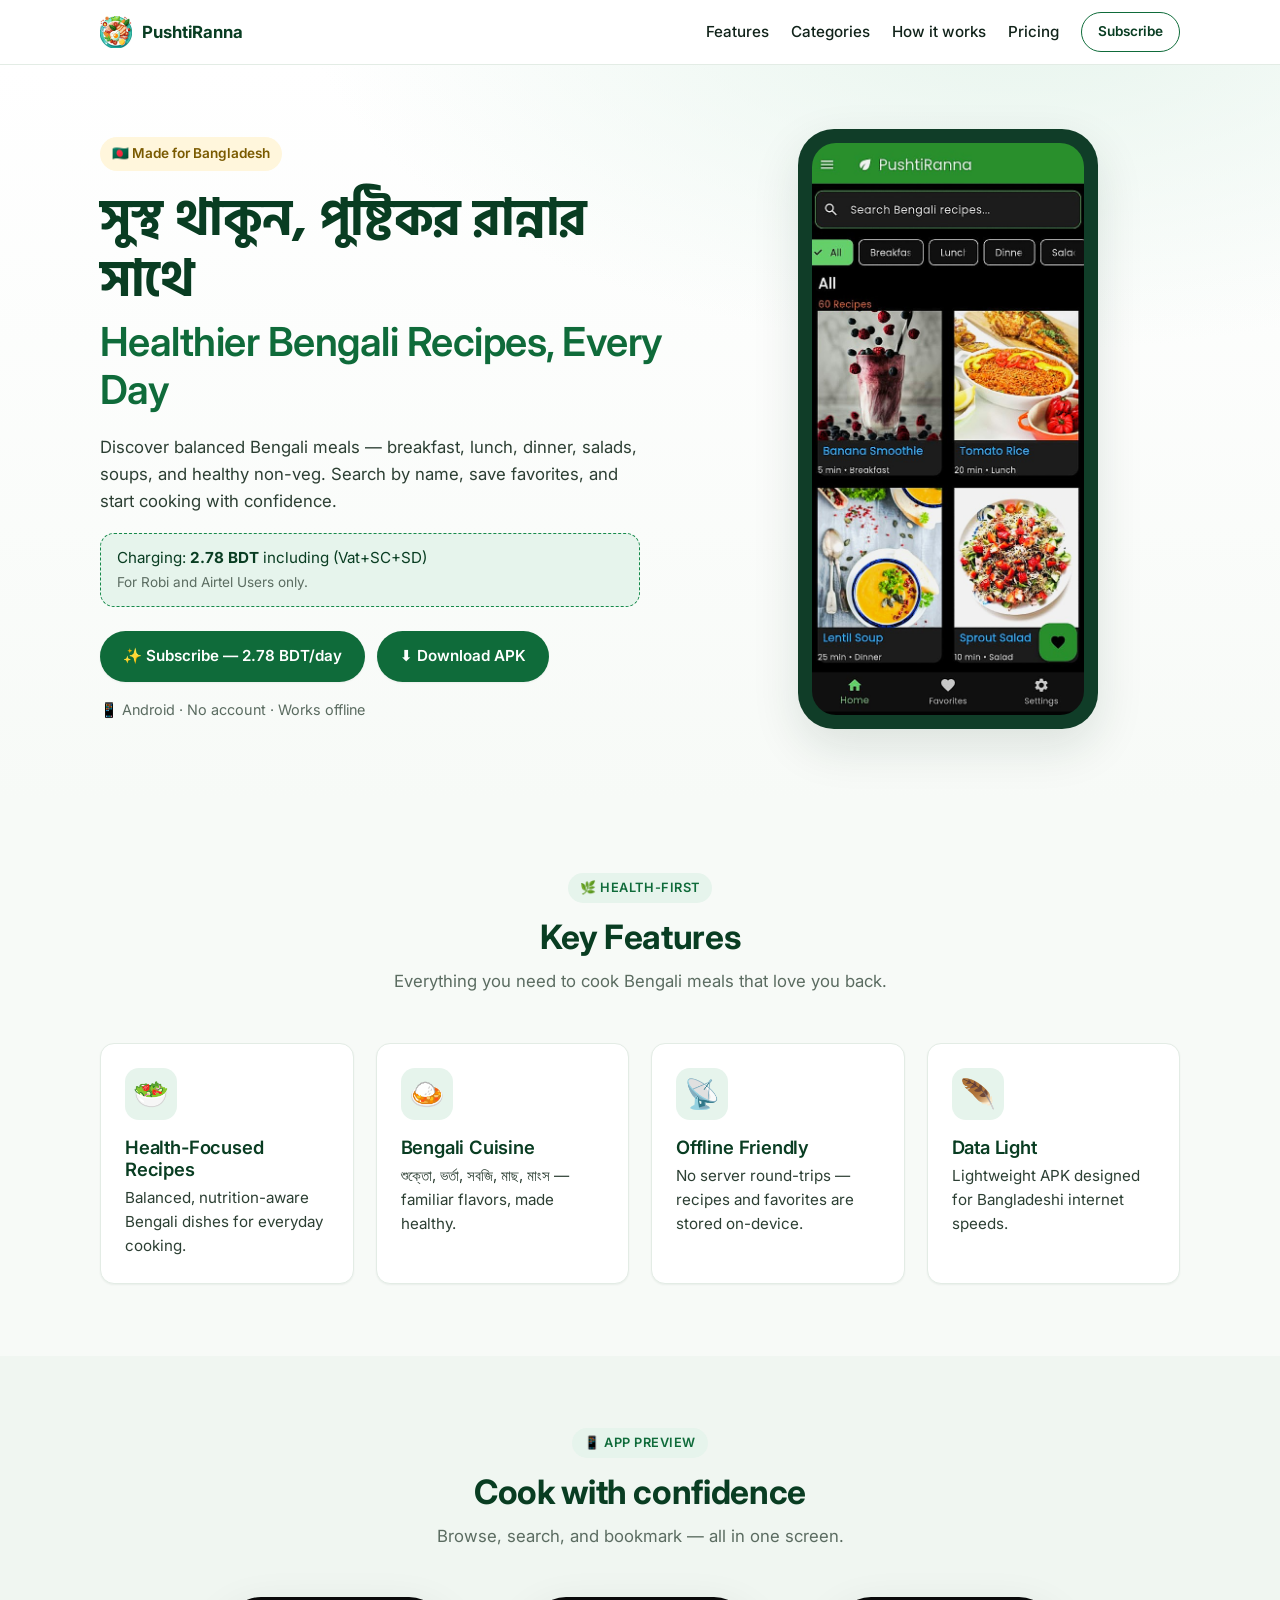
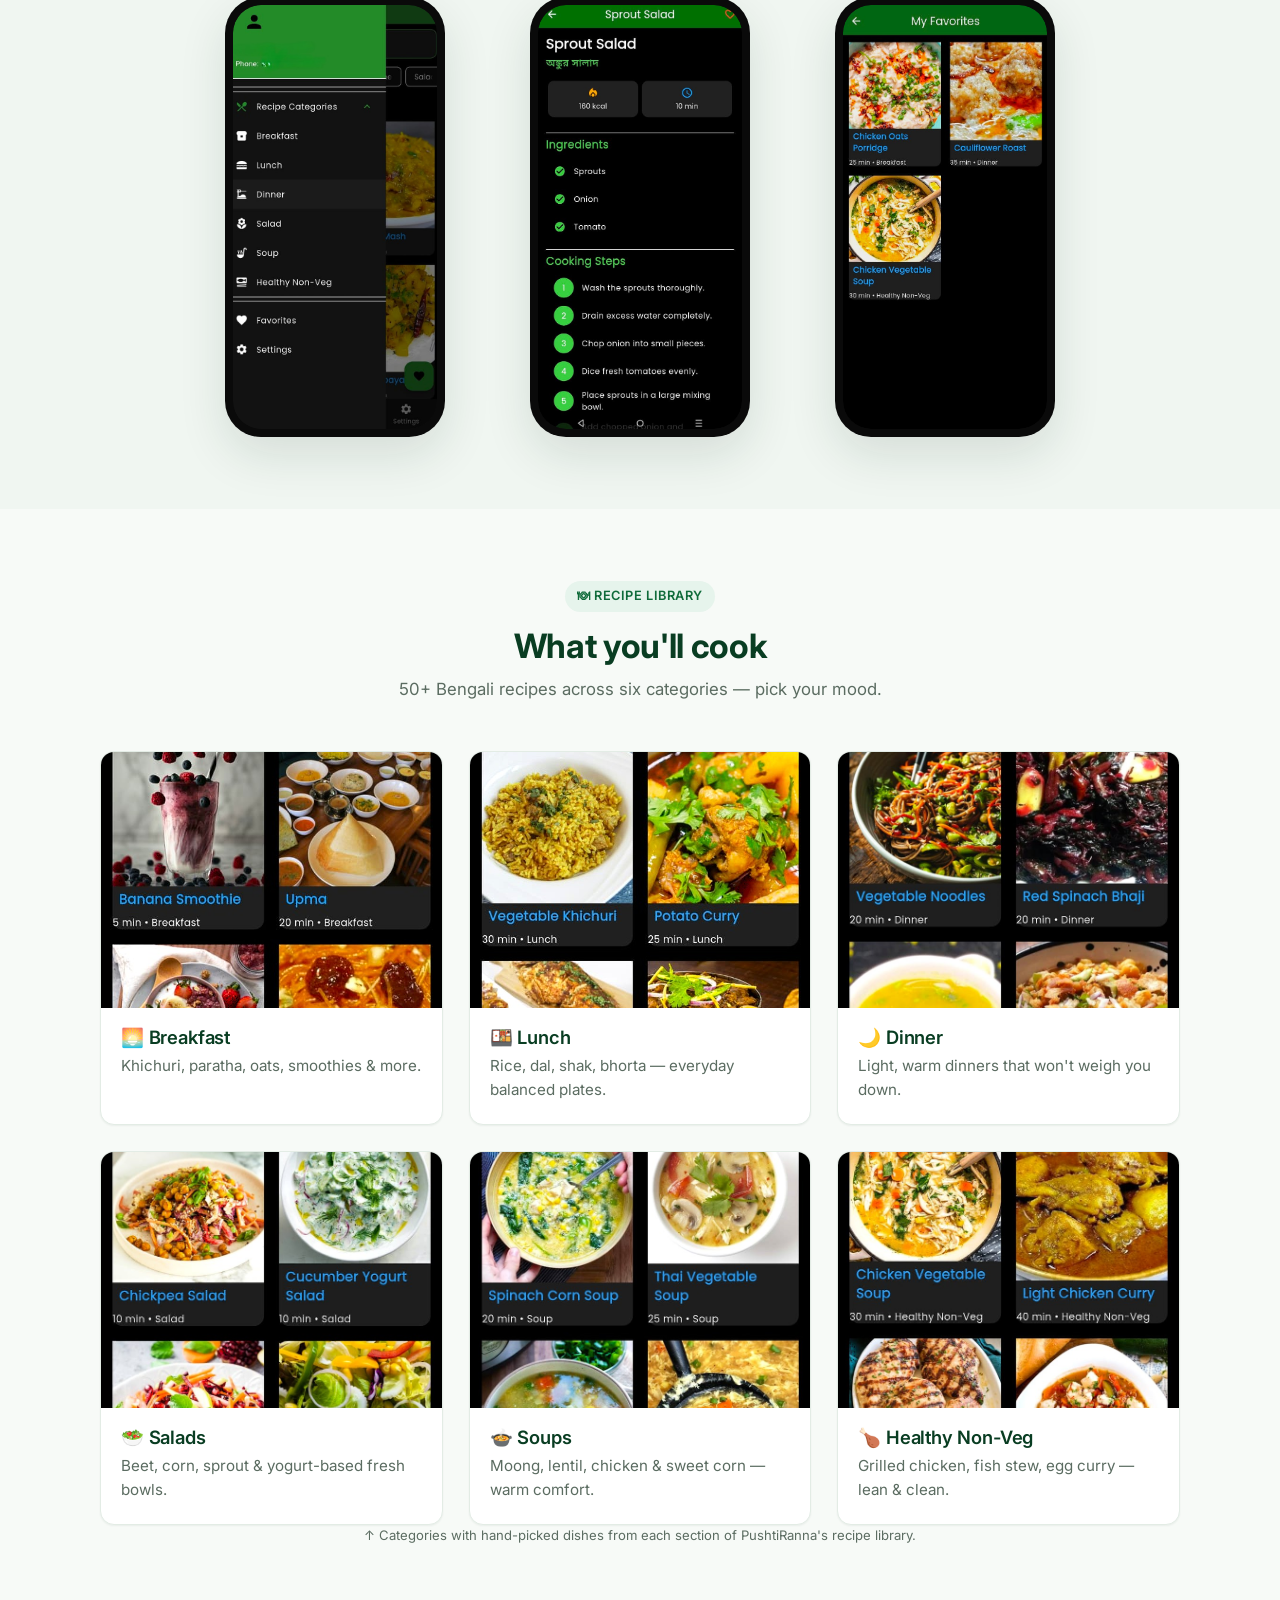
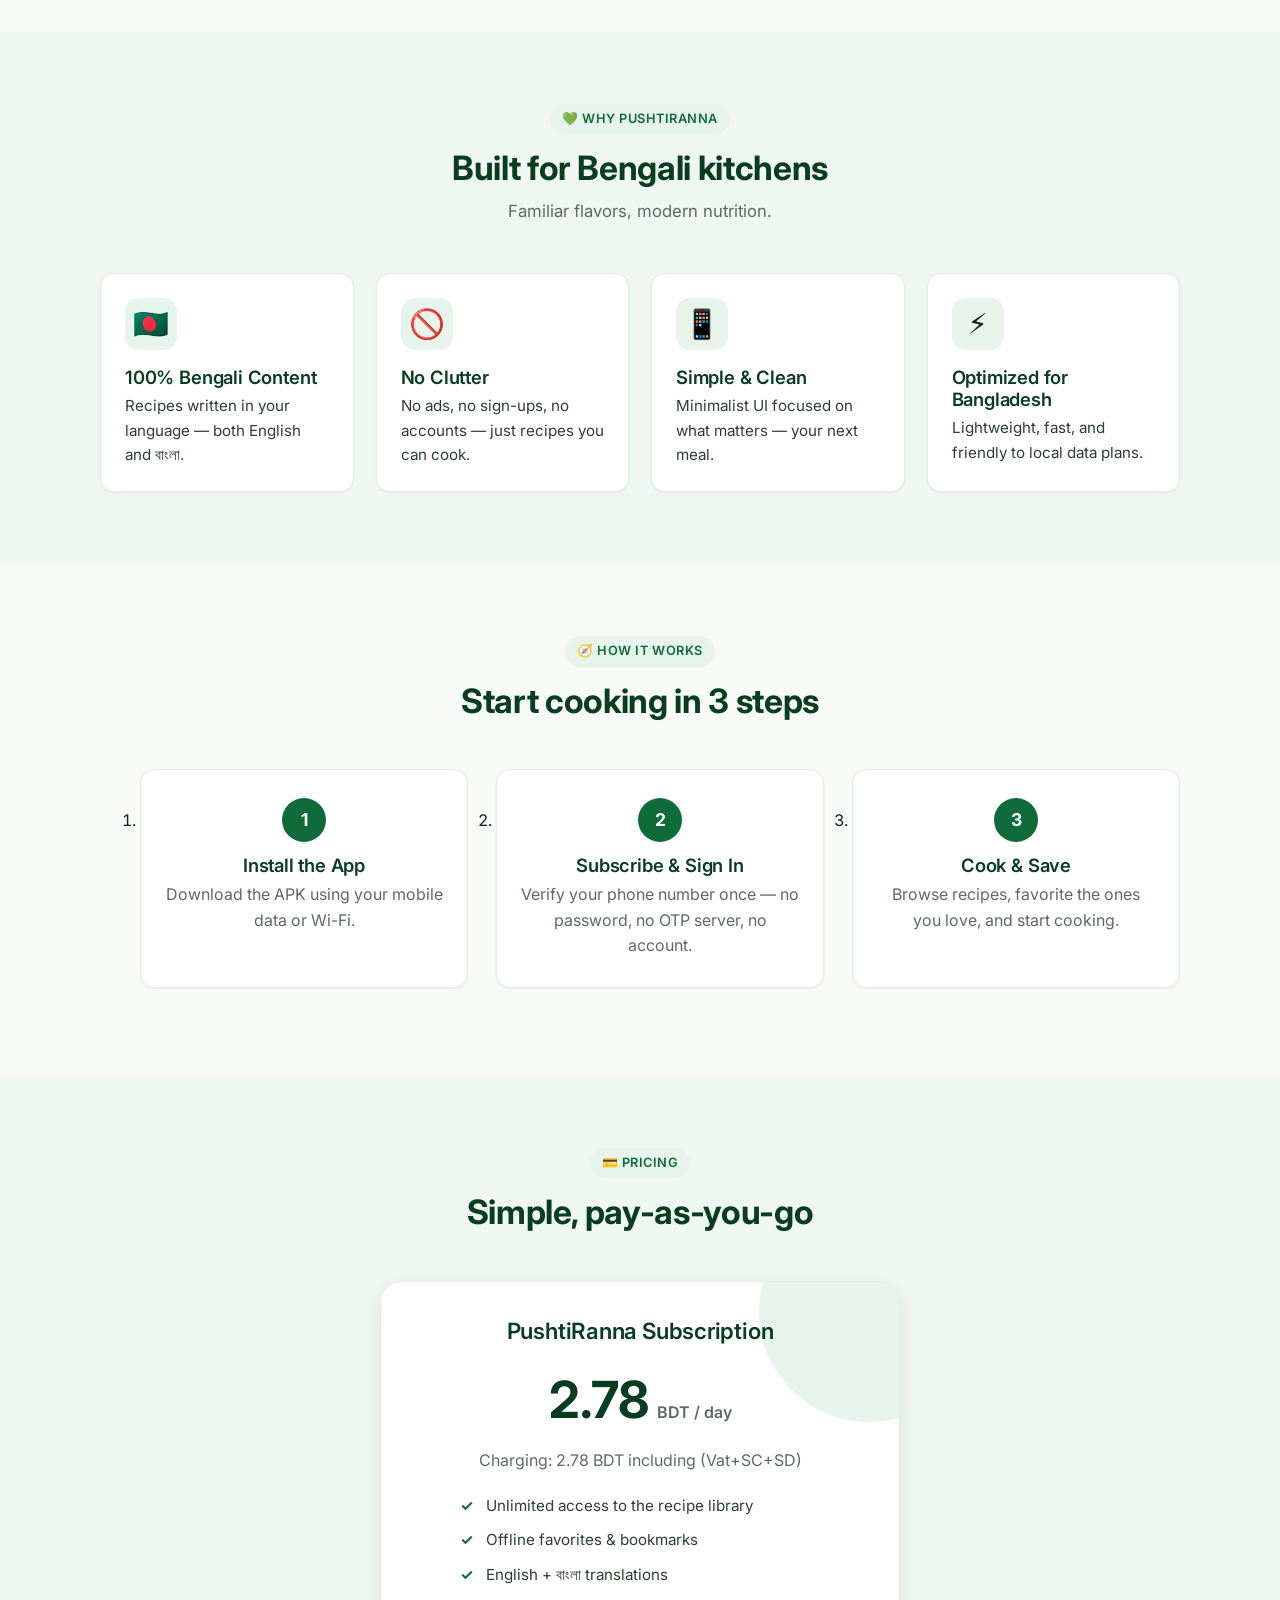
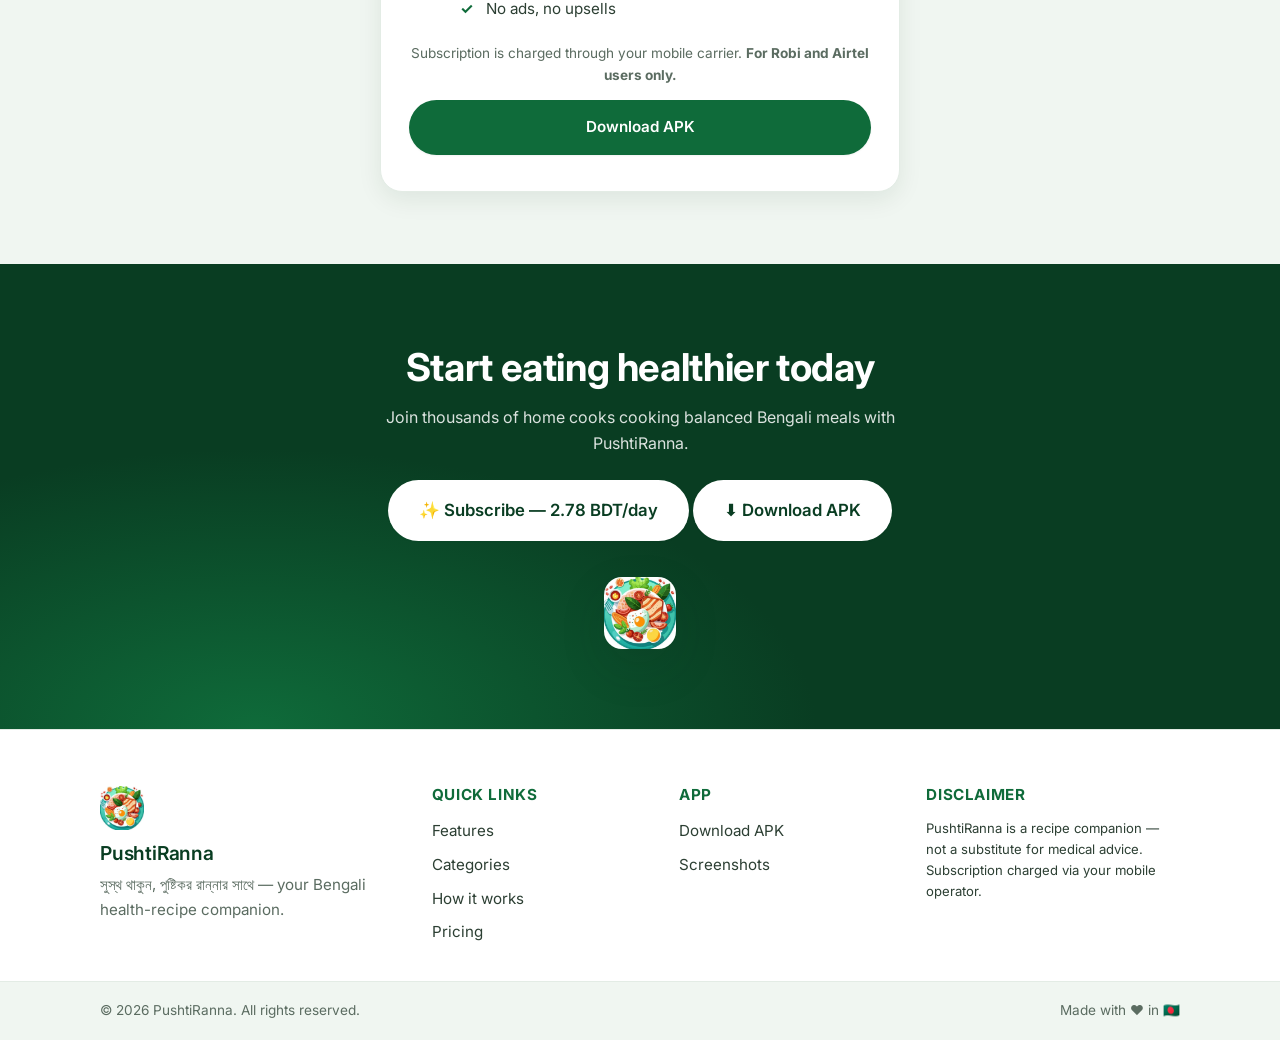
==== landing/index.html @ 47488d69 "Match Download APK button color to Subscribe Hero and final-CTA Download APK were btn-secondary (whi" ====
<!DOCTYPE html>
<html lang="en">
<head>
  <meta charset="UTF-8">
  <meta name="viewport" content="width=device-width, initial-scale=1.0">
  <meta name="description" content="PushtiRanna — a Bengali-first healthy recipe app. Discover balanced Bengali meals, mark favorites, and cook with confidence.">
  <meta name="theme-color" content="#0f6b3a">

  <title>PushtiRanna — সুস্থ থাকুন, পুষ্টিকর রান্নার সাথে</title>

  <link rel="icon" type="image/jpeg" href="images/app_icon.jpg">
  <link rel="apple-touch-icon" href="images/app_icon.jpg">
  <link rel="manifest" href="manifest.json">

  <link rel="preconnect" href="https://fonts.googleapis.com">
  <link rel="preconnect" href="https://fonts.gstatic.com" crossorigin>
  <link href="https://fonts.googleapis.com/css2?family=Inter:wght@400;500;600;700&family=Hind+Siliguri:wght@400;500;600;700&display=swap" rel="stylesheet">

  <link rel="stylesheet" href="css/style.css">
</head>
<body>

  <!-- ============== HEADER ============== -->
  <header class="site-header" id="top">
    <div class="container nav">
      <a class="brand" href="#top" aria-label="PushtiRanna home">
        <img src="images/app_icon.jpg" alt="" class="brand-mark">
        <span class="brand-name">PushtiRanna</span>
      </a>

      <button class="nav-toggle" id="navToggle" aria-label="Toggle menu" aria-controls="primaryNav" aria-expanded="false">
        <span></span><span></span><span></span>
      </button>

      <nav class="nav-links" id="primaryNav" aria-label="Primary">
        <a href="#features">Features</a>
        <a href="#categories">Categories</a>
        <a href="#how">How it works</a>
        <a href="#pricing">Pricing</a>
        <button type="button" class="btn btn-ghost btn-sm subscribe-btn" data-subscribe-open>Subscribe</button>
      </nav>
    </div>
  </header>

  <!-- ============== HERO ============== -->
  <section class="hero">
    <div class="container hero-grid">
      <div class="hero-copy">
        <span class="eyebrow">🇧🇩 Made for Bangladesh</span>
        <h1>
          <span class="bn">সুস্থ থাকুন, পুষ্টিকর রান্নার সাথে</span>
          <span class="en">Healthier Bengali Recipes, Every Day</span>
        </h1>
        <p class="lede">
          Discover balanced Bengali meals — breakfast, lunch, dinner, salads, soups, and healthy non-veg.
          Search by name, save favorites, and start cooking with confidence.
        </p>

        <p class="price-line">
          Charging: <strong>2.78 BDT</strong> including (Vat+SC+SD)
          <br>
          <span class="muted">For Robi and Airtel Users only.</span>
        </p>

        <div class="hero-ctas">
          <button type="button" class="btn btn-primary subscribe-btn" data-subscribe-open>
            ✨ Subscribe — 2.78 BDT/day
          </button>
          <a class="btn btn-primary" href="https://pushtiranna.nestorabyatia.xyz/pushti_ranna.apk">
            ⬇ Download APK
          </a>
        </div>

        <p class="hero-meta">📱 Android · No account · Works offline</p>
      </div>

      <div class="hero-art" aria-hidden="true">
        <!-- If images/hero_phone.png exists the browser shows it; otherwise the
             placeholder hatched frame is shown via the <noscript>/fallback below. -->
        <div class="phone-frame hero-phone">
          <img src="images/hero_phone.png" alt="PushtiRanna app preview"
               onerror="this.style.display='none'; this.nextElementSibling.style.display='flex';">
          <div class="phone-fallback">
            <span class="ph-label">Drop your phone mockup here<br><code>images/hero_phone.png</code></span>
          </div>
        </div>
      </div>
    </div>
  </section>

  <!-- ============== KEY FEATURES ============== -->
  <section class="section" id="features">
    <div class="container">
      <header class="section-head">
        <span class="kicker">🌿 Health-first</span>
        <h2>Key Features</h2>
        <p>Everything you need to cook Bengali meals that love you back.</p>
      </header>

      <div class="grid grid-4">
        <article class="card reveal">
          <div class="card-ico">🥗</div>
          <h3>Health-Focused Recipes</h3>
          <p>Balanced, nutrition-aware Bengali dishes for everyday cooking.</p>
        </article>

        <article class="card reveal">
          <div class="card-ico">🍛</div>
          <h3>Bengali Cuisine</h3>
          <p>শুক্তো, ভর্তা, সবজি, মাছ, মাংস — familiar flavors, made healthy.</p>
        </article>

        <article class="card reveal">
          <div class="card-ico">📡</div>
          <h3>Offline Friendly</h3>
          <p>No server round-trips — recipes and favorites are stored on-device.</p>
        </article>

        <article class="card reveal">
          <div class="card-ico">🪶</div>
          <h3>Data Light</h3>
          <p>Lightweight APK designed for Bangladeshi internet speeds.</p>
        </article>
      </div>
    </div>
  </section>

  <!-- ============== RECIPES PREVIEW (3 PHONES) ============== -->
  <section class="section section-alt" id="preview">
    <div class="container">
      <header class="section-head">
        <span class="kicker">📱 App preview</span>
        <h2>Cook with confidence</h2>
        <p>Browse, search, and bookmark — all in one screen.</p>
      </header>

      <div class="phones-grid">

        <!-- ===== Home ===== -->
        <div class="phone-frame phone-sm reveal phone-dark">
          <div class="phone-screen">
            <img src="images/preview_home.png" alt="PushtiRanna home screen"
                 onerror="this.style.display='none'; this.nextElementSibling.style.display='flex';">
            <div class="phone-fallback">
              <span class="ph-label">Home / recipe list<br><code>preview_home.png</code></span>
            </div>
          </div>
        </div>

        <!-- ===== Detail ===== -->
        <div class="phone-frame phone-sm reveal phone-dark">
          <div class="phone-screen">
            <img src="images/preview_detail.png" alt="Recipe detail screen"
                 onerror="this.style.display='none'; this.nextElementSibling.style.display='flex';">
            <div class="phone-fallback">
              <span class="ph-label">Recipe detail<br><code>preview_detail.png</code></span>
            </div>
          </div>
        </div>

        <!-- ===== Search/Favorites ===== -->
        <div class="phone-frame phone-sm reveal phone-dark">
          <div class="phone-screen">
            <img src="images/preview_search.png" alt="Search and favorites"
                 onerror="this.style.display='none'; this.nextElementSibling.style.display='flex';">
            <div class="phone-fallback">
              <span class="ph-label">Search &amp; favorites<br><code>preview_search.png</code></span>
            </div>
          </div>
        </div>

      </div>
    </div>
  </section>

  <!-- ============== CATEGORIES ============== -->
  <section class="section" id="categories">
    <div class="container">
      <header class="section-head">
        <span class="kicker">🍽 Recipe library</span>
        <h2>What you'll cook</h2>
        <p>50+ Bengali recipes across six categories — pick your mood.</p>
      </header>

      <div class="grid grid-3 cat-grid">

        <a class="cat-tile reveal" href="https://pushtiranna.nestorabyatia.xyz/pushti_ranna.apk">
          <div class="cat-img" style="background-image:url('images/cat_breakfast.jpg')"></div>
          <div class="cat-meta">
            <h3>🌅 Breakfast</h3>
            <p>Khichuri, paratha, oats, smoothies &amp; more.</p>
          </div>
        </a>

        <a class="cat-tile reveal" href="https://pushtiranna.nestorabyatia.xyz/pushti_ranna.apk">
          <div class="cat-img" style="background-image:url('images/cat_lunch.jpg')"></div>
          <div class="cat-meta">
            <h3>🍱 Lunch</h3>
            <p>Rice, dal, shak, bhorta — everyday balanced plates.</p>
          </div>
        </a>

        <a class="cat-tile reveal" href="https://pushtiranna.nestorabyatia.xyz/pushti_ranna.apk">
          <div class="cat-img" style="background-image:url('images/cat_dinner.jpg')"></div>
          <div class="cat-meta">
            <h3>🌙 Dinner</h3>
            <p>Light, warm dinners that won't weigh you down.</p>
          </div>
        </a>

        <a class="cat-tile reveal" href="https://pushtiranna.nestorabyatia.xyz/pushti_ranna.apk">
          <div class="cat-img" style="background-image:url('images/cat_salad.jpg')"></div>
          <div class="cat-meta">
            <h3>🥗 Salads</h3>
            <p>Beet, corn, sprout &amp; yogurt-based fresh bowls.</p>
          </div>
        </a>

        <a class="cat-tile reveal" href="https://pushtiranna.nestorabyatia.xyz/pushti_ranna.apk">
          <div class="cat-img" style="background-image:url('images/cat_soup.jpg')"></div>
          <div class="cat-meta">
            <h3>🍲 Soups</h3>
            <p>Moong, lentil, chicken &amp; sweet corn — warm comfort.</p>
          </div>
        </a>

        <a class="cat-tile reveal" href="https://pushtiranna.nestorabyatia.xyz/pushti_ranna.apk">
          <div class="cat-img" style="background-image:url('images/cat_nonveg.jpg')"></div>
          <div class="cat-meta">
            <h3>🍗 Healthy Non-Veg</h3>
            <p>Grilled chicken, fish stew, egg curry — lean &amp; clean.</p>
          </div>
        </a>

      </div>

      <p class="muted small center">
        ↑ Categories with hand-picked dishes from each section of PushtiRanna's recipe library.
      </p>
    </div>
  </section>

  <!-- ============== WHY PUSHTIRANNA ============== -->
  <section class="section section-alt" id="why">
    <div class="container">
      <header class="section-head">
        <span class="kicker">💚 Why PushtiRanna</span>
        <h2>Built for Bengali kitchens</h2>
        <p>Familiar flavors, modern nutrition.</p>
      </header>

      <div class="grid grid-4">
        <article class="card reveal">
          <div class="card-ico">🇧🇩</div>
          <h3>100% Bengali Content</h3>
          <p>Recipes written in your language — both English and বাংলা.</p>
        </article>

        <article class="card reveal">
          <div class="card-ico">🚫</div>
          <h3>No Clutter</h3>
          <p>No ads, no sign-ups, no accounts — just recipes you can cook.</p>
        </article>

        <article class="card reveal">
          <div class="card-ico">📱</div>
          <h3>Simple &amp; Clean</h3>
          <p>Minimalist UI focused on what matters — your next meal.</p>
        </article>

        <article class="card reveal">
          <div class="card-ico">⚡</div>
          <h3>Optimized for Bangladesh</h3>
          <p>Lightweight, fast, and friendly to local data plans.</p>
        </article>
      </div>
    </div>
  </section>

  <!-- ============== HOW IT WORKS ============== -->
  <section class="section" id="how">
    <div class="container">
      <header class="section-head">
        <span class="kicker">🧭 How it works</span>
        <h2>Start cooking in 3 steps</h2>
      </header>

      <ol class="steps">
        <li class="step reveal">
          <span class="step-num">1</span>
          <h3>Install the App</h3>
          <p>Download the APK using your mobile data or Wi-Fi.</p>
        </li>
        <li class="step reveal">
          <span class="step-num">2</span>
          <h3>Subscribe &amp; Sign In</h3>
          <p>Verify your phone number once — no password, no OTP server, no account.</p>
        </li>
        <li class="step reveal">
          <span class="step-num">3</span>
          <h3>Cook &amp; Save</h3>
          <p>Browse recipes, favorite the ones you love, and start cooking.</p>
        </li>
      </ol>
    </div>
  </section>

  <!-- ============== PRICING ============== -->
  <section class="section section-alt" id="pricing">
    <div class="container">
      <header class="section-head">
        <span class="kicker">💳 Pricing</span>
        <h2>Simple, pay-as-you-go</h2>
      </header>

      <div class="pricing-card reveal">
        <h3>PushtiRanna Subscription</h3>
        <div class="price">
          <span class="amount">2.78</span>
          <span class="currency">BDT / day</span>
        </div>
        <p class="muted">Charging: 2.78 BDT including (Vat+SC+SD)</p>
        <ul class="bullets">
          <li>Unlimited access to the recipe library</li>
          <li>Offline favorites &amp; bookmarks</li>
          <li>English + বাংলা translations</li>
          <li>No ads, no upsells</li>
        </ul>
        <p class="disclaimer">
          Subscription is charged through your mobile carrier.
          <strong>For Robi and Airtel users only.</strong>
        </p>
        <a class="btn btn-primary btn-block" href="https://pushtiranna.nestorabyatia.xyz/pushti_ranna.apk">
          Download APK
        </a>
      </div>
    </div>
  </section>

  <!-- ============== FINAL CTA ============== -->
  <section class="cta">
    <div class="container cta-inner">
      <h2>Start eating healthier today</h2>
      <p>Join thousands of home cooks cooking balanced Bengali meals with PushtiRanna.</p>
      <div class="cta-row">
        <button type="button" class="btn btn-primary btn-lg subscribe-btn" data-subscribe-open>
          ✨ Subscribe — 2.78 BDT/day
        </button>
        <a class="btn btn-primary btn-lg" href="https://pushtiranna.nestorabyatia.xyz/pushti_ranna.apk">
          ⬇ Download APK
        </a>
      </div>
      <img class="cta-mark" src="images/app_icon.jpg" alt="PushtiRanna">
    </div>
  </section>

  <!-- ============== FOOTER ============== -->
  <footer class="site-footer">
    <div class="container footer-grid">
      <div class="foot-brand">
        <img src="images/app_icon.jpg" alt="" class="foot-mark">
        <h3>PushtiRanna</h3>
        <p>সুস্থ থাকুন, পুষ্টিকর রান্নার সাথে — your Bengali health-recipe companion.</p>
      </div>

      <div class="foot-col">
        <h4>Quick Links</h4>
        <ul>
          <li><a href="#features">Features</a></li>
          <li><a href="#categories">Categories</a></li>
          <li><a href="#how">How it works</a></li>
          <li><a href="#pricing">Pricing</a></li>
        </ul>
      </div>

      <div class="foot-col">
        <h4>App</h4>
        <ul>
          <li><a href="https://pushtiranna.nestorabyatia.xyz/pushti_ranna.apk">Download APK</a></li>
          <li><a href="#features">Screenshots</a></li>
        </ul>
      </div>

      <div class="foot-col">
        <h4>Disclaimer</h4>
        <p class="small">
          PushtiRanna is a recipe companion — not a substitute for medical advice.
          Subscription charged via your mobile operator.
        </p>
      </div>
    </div>

    <div class="foot-bottom">
      <div class="container foot-bottom-row">
        <span>© 2026 PushtiRanna. All rights reserved.</span>
        <span>Made with ❤️ in 🇧🇩</span>
      </div>
    </div>
  </footer>

  <script src="js/script.js" defer></script>
  <script src="js/subscribe.js" defer></script>

  <!-- ============== SUBSCRIBE MODAL ============== -->
  <div class="modal" id="subscribeModal" hidden aria-hidden="true" role="dialog" aria-modal="true" aria-labelledby="subscribeTitle">
    <div class="modal-overlay" data-subscribe-close></div>
    <div class="modal-card" role="document">

      <button type="button" class="modal-close" aria-label="Close" data-subscribe-close>×</button>

      <!-- ===== Step 1: Phone ===== -->
      <section class="step-pane is-active" data-step="phone">
        <header class="modal-head">
          <span class="modal-eyebrow">📲 Subscribe to PushtiRanna</span>
          <h2 id="subscribeTitle">Enter your phone number</h2>
          <p>We'll send a 6-digit code via SMS to verify your subscription.</p>
        </header>

        <form class="modal-form" id="phoneForm" novalidate>
          <label class="field">
            <span class="field-label">Mobile number</span>
            <div class="phone-input">
              <span class="phone-prefix">+880</span>
              <input type="tel"
                     inputmode="numeric"
                     autocomplete="tel"
                     maxlength="11"
                     pattern="(0)?1[3-9][0-9]{8}"
                     placeholder="1XXXXXXXXX"
                     id="phoneInput"
                     required>
            </div>
            <small class="field-hint">Format: 01XXXXXXXXX (Robi / Airtel only)</small>
          </label>

          <div class="price-tag">
            <strong>2.78 BDT/day</strong> including (Vat+SC+SD)
            <small>For Robi and Airtel users only · charged via your mobile operator</small>
          </div>

          <p class="modal-error" data-error hidden></p>

          <button type="submit" class="btn btn-primary btn-block" data-action="send-otp">
            <span class="btn-label">Send OTP</span>
            <span class="btn-spinner" hidden></span>
          </button>

          <p class="modal-foot muted small">
            By subscribing you agree to daily charges via your mobile operator. Manage anytime in app settings.
          </p>
        </form>
      </section>

      <!-- ===== Step 2: OTP ===== -->
      <section class="step-pane" data-step="otp" hidden>
        <header class="modal-head">
          <span class="modal-eyebrow">🔐 Verify</span>
          <h2>Enter the 6-digit code</h2>
          <p>Sent to <strong data-display-phone>your number</strong>. Didn't get it?
            <button type="button" class="link-btn" data-action="resend">Resend</button>
          </p>
        </header>

        <form class="modal-form" id="otpForm" novalidate>
          <div class="otp-grid" id="otpGrid" role="group" aria-label="One-time password">
            <input type="tel" inputmode="numeric" maxlength="1" class="otp-cell" data-otp-cell aria-label="Digit 1" required>
            <input type="tel" inputmode="numeric" maxlength="1" class="otp-cell" data-otp-cell aria-label="Digit 2" required>
            <input type="tel" inputmode="numeric" maxlength="1" class="otp-cell" data-otp-cell aria-label="Digit 3" required>
            <input type="tel" inputmode="numeric" maxlength="1" class="otp-cell" data-otp-cell aria-label="Digit 4" required>
            <input type="tel" inputmode="numeric" maxlength="1" class="otp-cell" data-otp-cell aria-label="Digit 5" required>
            <input type="tel" inputmode="numeric" maxlength="1" class="otp-cell" data-otp-cell aria-label="Digit 6" required>
          </div>

          <p class="modal-error" data-error hidden></p>

          <button type="submit" class="btn btn-primary btn-block" data-action="verify-otp" disabled>
            <span class="btn-label">Verify</span>
            <span class="btn-spinner" hidden></span>
          </button>

          <p class="modal-foot">
            <button type="button" class="link-btn" data-action="back-to-phone">← Change number</button>
          </p>
        </form>
      </section>

      <!-- ===== Step 3: Success ===== -->
      <section class="step-pane" data-step="success" hidden>
        <div class="success-state">
          <div class="success-check" aria-hidden="true">
            <svg viewBox="0 0 52 52" width="56" height="56">
              <circle cx="26" cy="26" r="24" fill="none" stroke="#1f7a3e" stroke-width="3"/>
              <path d="M14 27 l8 8 l16 -18" fill="none" stroke="#1f7a3e" stroke-width="3" stroke-linecap="round" stroke-linejoin="round"/>
            </svg>
          </div>
          <h2>You're subscribed!</h2>
          <p>Welcome to PushtiRanna, <strong data-display-phone>friend</strong>. Enjoy unlimited access to all Bengali recipes.</p>

          <div class="success-actions">
            <a class="btn btn-primary" href="https://pushtiranna.nestorabyatia.xyz/pushti_ranna.apk">
              ⬇ Download APK
            </a>
            <button type="button" class="btn btn-secondary" data-subscribe-close>Start exploring</button>
          </div>

          <p class="muted small">
            Need to cancel? Open the app → Settings → Unsubscribe.
          </p>
        </div>
      </section>

    </div>
  </div>

</body>
</html>
---- landing/css/style.css ----
/* =====================================================================
   PushtiRanna landing — v1.0
   Mobile-first, no build step. Plain CSS.
   ===================================================================== */

:root {
  --green-900: #093d22;
  --green-700: #0f6b3a;
  --green-600: #168a4b;
  --green-100: #e6f4ec;
  --gold-500:  #d4a017;
  --gold-100:  #fff6dc;
  --ink-900:   #11231a;
  --ink-700:   #2c3f33;
  --ink-500:   #5b6c61;
  --line:      #e3ece5;
  --bg:        #f7faf7;
  --bg-alt:    #f0f6f1;
  --white:     #ffffff;

  --radius-sm: 8px;
  --radius:    14px;
  --radius-lg: 22px;

  --shadow-sm: 0 1px 2px rgba(15, 50, 30, 0.06);
  --shadow:    0 8px 24px rgba(15, 50, 30, 0.08);
  --shadow-lg: 0 18px 48px rgba(15, 50, 30, 0.12);

  --container: 1120px;

  --font-en: 'Inter', system-ui, -apple-system, Segoe UI, Roboto, sans-serif;
  --font-bn: 'Hind Siliguri', 'Inter', system-ui, sans-serif;
}

/* ---------- Reset ---------- */
*, *::before, *::after { box-sizing: border-box; }
html { scroll-behavior: smooth; -webkit-text-size-adjust: 100%; }
body {
  margin: 0;
  font-family: var(--font-en);
  color: var(--ink-900);
  background: var(--bg);
  line-height: 1.6;
  font-size: 16px;
  -webkit-font-smoothing: antialiased;
}
img { max-width: 100%; display: block; }
a { color: var(--green-700); text-decoration: none; }
a:hover { text-decoration: underline; }
button { font: inherit; cursor: pointer; }
ul { padding: 0; margin: 0; list-style: none; }

h1, h2, h3, h4 {
  color: var(--green-900);
  margin: 0 0 .4em;
  line-height: 1.2;
  letter-spacing: -0.01em;
}
h1 { font-size: clamp(2rem, 4.5vw, 3.2rem); font-weight: 700; }
h2 { font-size: clamp(1.5rem, 3vw, 2.1rem); font-weight: 700; }
h3 { font-size: 1.15rem; font-weight: 600; }

p { margin: 0 0 1em; color: var(--ink-700); }
.muted { color: var(--ink-500); }
.small { font-size: 0.875rem; }
.center { text-align: center; }
code {
  font-family: ui-monospace, SFMono-Regular, Menlo, Consolas, monospace;
  background: var(--green-100);
  color: var(--green-900);
  padding: 1px 6px;
  border-radius: 4px;
  font-size: 0.85em;
}

.container {
  width: 100%;
  max-width: var(--container);
  margin: 0 auto;
  padding: 0 20px;
}

/* ---------- Buttons ---------- */
.btn {
  display: inline-flex;
  align-items: center;
  justify-content: center;
  gap: 8px;
  padding: 12px 22px;
  border-radius: 999px;
  border: 1px solid transparent;
  font-weight: 600;
  font-size: 0.95rem;
  text-decoration: none;
  transition: transform .15s ease, box-shadow .15s ease, background .15s ease, color .15s ease;
  white-space: nowrap;
}
.btn:hover { text-decoration: none; transform: translateY(-1px); }
.btn-primary {
  background: var(--green-700);
  color: #fff;
  box-shadow: var(--shadow-sm);
}
.btn-primary:hover { background: var(--green-900); }
.btn-secondary {
  background: #fff;
  color: var(--green-900);
  border-color: var(--line);
}
.btn-secondary:hover { border-color: var(--green-600); color: var(--green-700); }
.btn-ghost {
  background: transparent;
  color: var(--green-900);
  border-color: var(--green-700);
}
.btn-ghost:hover { background: var(--green-100); }
.btn-sm  { padding: 8px 16px; font-size: 0.85rem; }
.btn-lg  { padding: 16px 30px; font-size: 1.05rem; }
.btn-block { width: 100%; }

/* ---------- Header ---------- */
.site-header {
  position: sticky;
  top: 0;
  z-index: 50;
  background: rgba(255,255,255,0.92);
  backdrop-filter: saturate(160%) blur(8px);
  border-bottom: 1px solid var(--line);
}
.nav {
  display: flex;
  align-items: center;
  justify-content: space-between;
  height: 64px;
}
.brand {
  display: flex;
  align-items: center;
  gap: 10px;
  font-weight: 700;
  color: var(--green-900);
}
.brand:hover { text-decoration: none; }
.brand-mark { width: 32px; height: 32px; border-radius: 8px; object-fit: cover; }
.brand-name { font-size: 1.05rem; }

.nav-links {
  display: flex;
  align-items: center;
  gap: 22px;
}
.nav-links a {
  color: var(--ink-900);
  font-weight: 500;
  font-size: 0.95rem;
}
.nav-links a:hover { color: var(--green-700); text-decoration: none; }

.nav-toggle {
  display: none;
  background: none;
  border: 0;
  padding: 8px;
  flex-direction: column;
  gap: 5px;
}
.nav-toggle span {
  display: block;
  width: 24px;
  height: 2px;
  background: var(--green-900);
  border-radius: 2px;
  transition: transform .2s ease, opacity .2s ease;
}

/* ---------- Hero ---------- */
.hero {
  background:
    radial-gradient(1200px 600px at 80% -10%, var(--green-100) 0%, transparent 60%),
    linear-gradient(180deg, #fff 0%, var(--bg) 100%);
  padding: 64px 0 72px;
}
.hero-grid {
  display: grid;
  grid-template-columns: 1.1fr 0.9fr;
  gap: 48px;
  align-items: center;
}
.eyebrow {
  display: inline-block;
  background: var(--gold-100);
  color: #7a5a00;
  font-weight: 600;
  font-size: 0.85rem;
  padding: 6px 12px;
  border-radius: 999px;
  margin-bottom: 18px;
}
.hero h1 .bn {
  display: block;
  font-family: var(--font-bn);
  color: var(--green-900);
  font-weight: 700;
  margin-bottom: 6px;
}
.hero h1 .en {
  display: block;
  font-size: 0.78em;
  color: var(--green-700);
  font-weight: 600;
}
.lede {
  font-size: 1.05rem;
  max-width: 540px;
  color: var(--ink-700);
}
.price-line {
  background: var(--green-100);
  border: 1px dashed var(--green-600);
  border-radius: var(--radius);
  padding: 12px 16px;
  font-size: 0.95rem;
  color: var(--green-900);
  max-width: 540px;
  margin: 18px 0 24px;
}
.price-line strong { color: var(--green-900); }
.price-line .muted { color: var(--ink-500); font-size: 0.85rem; }

.hero-ctas {
  display: flex;
  flex-wrap: wrap;
  gap: 12px;
  margin-bottom: 16px;
}
.hero-meta {
  font-size: 0.9rem;
  color: var(--ink-500);
  margin: 0;
}

/* Phone mockup frame */
.phone-frame {
  position: relative;
  border-radius: 36px;
  background: #103d28;
  padding: 14px;
  box-shadow: var(--shadow-lg);
  aspect-ratio: 9 / 18;
  max-width: 320px;
  margin: 0 auto;
  width: 100%;
}
.phone-frame.placeholder {
  background: repeating-linear-gradient(45deg, #f3f8f5 0 12px, #e9f2ec 12px 24px);
  border: 2px dashed #b8d4c1;
  display: flex;
  align-items: center;
  justify-content: center;
  text-align: center;
  color: var(--green-700);
}
.phone-frame.placeholder .ph-label {
  font-size: 0.9rem;
  font-weight: 600;
}
.phone-frame.placeholder .ph-label code {
  background: transparent;
  color: var(--green-700);
  padding: 0;
  font-size: 0.85em;
}
.phone-sm { max-width: 240px; }

.hero-art .phone-frame {
  max-width: 300px;
}

/* Hero phone: show <img> when present, hide the hatched fallback */
.hero-phone {
  background: #103d28;
  padding: 14px;
}
.hero-phone > img {
  width: 100%;
  height: 100%;
  object-fit: cover;
  border-radius: 24px;
  display: block;
}
.hero-phone .phone-fallback {
  display: none;       /* hidden by default; JS-onerror flips it on */
  position: absolute;
  inset: 14px;
  border-radius: 24px;
  background: repeating-linear-gradient(45deg, #f3f8f5 0 12px, #e9f2ec 12px 24px);
  border: 2px dashed #b8d4c1;
  align-items: center;
  justify-content: center;
  text-align: center;
  color: var(--green-700);
  font-weight: 600;
}
.hero-phone .phone-fallback .ph-label code {
  background: transparent;
  color: var(--green-700);
  padding: 0;
  font-size: 0.85em;
}

/* Recipe preview phones: full-bleed screenshot inside the frame */
.phone-dark .phone-screen > img {
  width: 100%;
  height: 100%;
  object-fit: cover;
  border-radius: 28px;
  display: block;
}
.phone-dark .phone-screen .phone-fallback {
  display: none;
  position: absolute;
  inset: 8px;
  border-radius: 28px;
  background: repeating-linear-gradient(45deg, #f3f8f5 0 12px, #e9f2ec 12px 24px);
  border: 2px dashed #b8d4c1;
  align-items: center;
  justify-content: center;
  text-align: center;
  color: var(--green-700);
  font-weight: 600;
  font-size: 0.85rem;
}
.phone-dark .phone-screen .phone-fallback .ph-label code {
  background: transparent;
  color: var(--green-700);
  padding: 0;
  font-size: 0.85em;
}

/* ---------- Generic Section ---------- */
.section {
  padding: 72px 0;
}
.section-alt {
  background: var(--bg-alt);
}
.section-head {
  text-align: center;
  max-width: 720px;
  margin: 0 auto 48px;
}
.section-head .kicker {
  display: inline-block;
  background: var(--green-100);
  color: var(--green-700);
  font-weight: 600;
  font-size: 0.8rem;
  padding: 5px 12px;
  border-radius: 999px;
  margin-bottom: 14px;
  letter-spacing: 0.04em;
  text-transform: uppercase;
}
.section-head h2 { margin-bottom: 10px; }
.section-head p { color: var(--ink-500); font-size: 1.05rem; margin: 0; }

/* ---------- Grids & Cards ---------- */
.grid { display: grid; gap: 22px; }
.grid-3 { grid-template-columns: repeat(3, 1fr); }
.grid-4 { grid-template-columns: repeat(4, 1fr); }

.card {
  background: #fff;
  border: 1px solid var(--line);
  border-radius: var(--radius);
  padding: 24px;
  box-shadow: var(--shadow-sm);
  transition: transform .2s ease, box-shadow .2s ease, border-color .2s ease;
}
.card:hover {
  transform: translateY(-3px);
  box-shadow: var(--shadow);
  border-color: var(--green-600);
}
.card-ico {
  font-size: 1.8rem;
  width: 52px;
  height: 52px;
  border-radius: 14px;
  background: var(--green-100);
  display: grid;
  place-items: center;
  margin-bottom: 16px;
}
.card h3 { margin-bottom: 6px; }
.card p { font-size: 0.95rem; margin: 0; }

/* ---------- Recipe preview phones ---------- */
.phones-grid {
  display: grid;
  grid-template-columns: repeat(3, 1fr);
  gap: 36px;
  max-width: 880px;
  margin: 0 auto;
  align-items: end;
}
.phones-grid .phone-frame.phone-sm {
  max-width: 220px;
}

/* ===== In-app preview (CSS recreation of the real Home screen) ===== */
.phone-dark { background: #0a0a0a; padding: 8px; }
.phone-screen {
  position: relative;
  width: 100%;
  height: 100%;
  background: #0e0e0e;
  border-radius: 28px;
  overflow: hidden;
  display: flex;
  flex-direction: column;
  color: #fff;
  font-size: 9px;
  line-height: 1.25;
}
.app-bar {
  display: flex;
  align-items: center;
  gap: 8px;
  background: #1f7a3e;
  padding: 10px 10px;
  font-weight: 700;
  font-size: 11px;
}
.app-bar .hamburger {
  display: inline-flex;
  flex-direction: column;
  gap: 3px;
  width: 14px;
}
.app-bar .hamburger span {
  display: block;
  width: 14px;
  height: 2px;
  background: #fff;
  border-radius: 2px;
}
.app-logo {
  display: inline-flex;
  align-items: center;
  gap: 5px;
  color: #fff;
  letter-spacing: 0.2px;
}

.app-search {
  display: flex;
  align-items: center;
  gap: 6px;
  margin: 8px 10px 0;
  padding: 7px 10px;
  background: #1c1c1c;
  border: 1px solid #2a2a2a;
  border-radius: 999px;
  color: #9ca3af;
  font-size: 9px;
}
.app-chips {
  display: flex;
  gap: 6px;
  padding: 8px 10px;
  overflow: hidden;
}
.chip {
  display: inline-block;
  padding: 4px 9px;
  border-radius: 999px;
  background: #1c1c1c;
  border: 1px solid #2a2a2a;
  font-size: 8px;
  color: #d1d5db;
  white-space: nowrap;
}
.chip-active {
  background: #1f7a3e;
  border-color: #1f7a3e;
  color: #fff;
  font-weight: 600;
}

.app-section-head {
  display: flex;
  align-items: baseline;
  justify-content: space-between;
  padding: 8px 12px 4px;
}
.app-section-head h4 {
  font-size: 12px;
  font-weight: 700;
  color: #fff;
  margin: 0;
}
.recipe-count {
  font-size: 8px;
  color: #d8732a;
  font-weight: 600;
}

.app-grid {
  display: grid;
  grid-template-columns: 1fr 1fr;
  gap: 6px;
  padding: 6px 10px 10px;
  flex: 1;
  overflow: hidden;
}
.app-card {
  background: #161616;
  border-radius: 8px;
  overflow: hidden;
}
.app-card-img {
  width: 100%;
  aspect-ratio: 1 / 1;
}
.app-card-body { padding: 4px 6px 6px; }
.app-card-title {
  font-size: 8.5px;
  font-weight: 600;
  color: #67a9ff;
  white-space: nowrap;
  overflow: hidden;
  text-overflow: ellipsis;
}
.app-card-meta {
  font-size: 7px;
  color: #9ca3af;
  margin-top: 1px;
}

.app-tabbar {
  position: relative;
  display: grid;
  grid-template-columns: repeat(3, 1fr);
  align-items: center;
  border-top: 1px solid #1f1f1f;
  background: #0e0e0e;
  padding: 6px 0 8px;
}
.app-tabbar .tab {
  display: flex;
  flex-direction: column;
  align-items: center;
  gap: 2px;
  font-size: 11px;
  color: #6b7280;
}
.app-tabbar .tab.tab-active { color: #1f7a3e; }
.app-tabbar .tab small { font-size: 7px; }
.app-tabbar .fab {
  position: absolute;
  right: 16px;
  bottom: 18px;
  width: 26px;
  height: 26px;
  border-radius: 50%;
  background: #1f7a3e;
  color: #fff;
  display: grid;
  place-items: center;
  font-size: 12px;
  box-shadow: 0 4px 10px rgba(0,0,0,0.4);
}

/* ---------- Category tiles ---------- */
.cat-grid { gap: 26px; }
.cat-tile {
  background: #fff;
  border-radius: var(--radius);
  overflow: hidden;
  border: 1px solid var(--line);
  box-shadow: var(--shadow-sm);
  display: block;
  color: inherit;
  transition: transform .2s ease, box-shadow .2s ease;
}
.cat-tile:hover {
  transform: translateY(-3px);
  box-shadow: var(--shadow);
  text-decoration: none;
}
.cat-img {
  position: relative;
  aspect-ratio: 4 / 3;
  background-size: cover;
  background-position: center;
  background-color: #d8e8de;
}
.cat-img .ph-label { display: none; }
.cat-meta { padding: 18px 20px 22px; }
.cat-meta h3 { margin-bottom: 6px; }
.cat-meta p { margin: 0; color: var(--ink-500); font-size: 0.95rem; }

/* ---------- Steps ---------- */
.steps {
  display: grid;
  grid-template-columns: repeat(3, 1fr);
  gap: 28px;
  counter-reset: step;
}
.step {
  background: #fff;
  border: 1px solid var(--line);
  border-radius: var(--radius);
  padding: 28px 24px;
  text-align: center;
  box-shadow: var(--shadow-sm);
  position: relative;
}
.step-num {
  display: inline-grid;
  place-items: center;
  width: 44px;
  height: 44px;
  border-radius: 50%;
  background: var(--green-700);
  color: #fff;
  font-weight: 700;
  margin-bottom: 12px;
  font-size: 1.1rem;
}
.step h3 { margin-bottom: 6px; }
.step p { margin: 0; color: var(--ink-500); }

/* ---------- Pricing ---------- */
.pricing-card {
  max-width: 520px;
  margin: 0 auto;
  background: #fff;
  border: 1px solid var(--line);
  border-radius: var(--radius-lg);
  padding: 36px 28px;
  text-align: center;
  box-shadow: var(--shadow);
  position: relative;
  overflow: hidden;
}
.pricing-card::before {
  content: '';
  position: absolute;
  top: -80px;
  right: -80px;
  width: 220px;
  height: 220px;
  background: var(--green-100);
  border-radius: 50%;
  z-index: 0;
}
.pricing-card > * { position: relative; z-index: 1; }
.pricing-card h3 { font-size: 1.4rem; }
.price {
  display: flex;
  align-items: baseline;
  justify-content: center;
  gap: 8px;
  margin: 14px 0 8px;
}
.price .amount {
  font-size: 3.2rem;
  font-weight: 700;
  color: var(--green-900);
}
.price .currency {
  color: var(--ink-500);
  font-weight: 600;
}
.bullets {
  text-align: left;
  margin: 20px auto 22px;
  max-width: 360px;
  display: grid;
  gap: 10px;
}
.bullets li {
  position: relative;
  padding-left: 26px;
  color: var(--ink-700);
  font-size: 0.95rem;
}
.bullets li::before {
  content: '✓';
  position: absolute;
  left: 0;
  top: 0;
  color: var(--green-700);
  font-weight: 700;
}
.disclaimer {
  font-size: 0.85rem;
  color: var(--ink-500);
  margin-top: 8px;
}

/* ---------- Final CTA ---------- */
.cta {
  background:
    radial-gradient(800px 400px at 20% 100%, var(--green-700) 0%, var(--green-900) 70%);
  color: #fff;
  padding: 80px 0;
}
.cta-inner {
  text-align: center;
  position: relative;
}
.cta h2 { color: #fff; font-size: clamp(1.8rem, 3.5vw, 2.4rem); }
.cta p { color: rgba(255,255,255,0.85); max-width: 560px; margin: 0 auto 24px; }
.cta .btn-primary {
  background: #fff;
  color: var(--green-900);
}
.cta .btn-primary:hover { background: var(--gold-100); }
.cta-mark {
  width: 72px;
  height: 72px;
  border-radius: 18px;
  margin: 36px auto 0;
  box-shadow: var(--shadow-lg);
}

/* ---------- Footer ---------- */
.site-footer {
  background: #fff;
  border-top: 1px solid var(--line);
  padding-top: 56px;
}
.footer-grid {
  display: grid;
  grid-template-columns: 1.4fr 1fr 1fr 1.2fr;
  gap: 36px;
  padding-bottom: 36px;
}
.foot-brand { display: flex; flex-direction: column; }
.foot-mark {
  width: 44px;
  height: 44px;
  border-radius: 10px;
  margin-bottom: 12px;
}
.foot-brand h3 {
  font-size: 1.2rem;
  margin-bottom: 8px;
}
.foot-brand p { color: var(--ink-500); font-size: 0.95rem; }

.foot-col h4 {
  font-size: 0.95rem;
  letter-spacing: 0.04em;
  text-transform: uppercase;
  color: var(--green-700);
  margin-bottom: 14px;
}
.foot-col ul { display: grid; gap: 8px; }
.foot-col a { color: var(--ink-700); font-size: 0.95rem; }
.foot-col a:hover { color: var(--green-700); }

.foot-bottom {
  border-top: 1px solid var(--line);
  background: var(--bg-alt);
}
.foot-bottom-row {
  display: flex;
  justify-content: space-between;
  align-items: center;
  padding: 18px 20px;
  font-size: 0.85rem;
  color: var(--ink-500);
  flex-wrap: wrap;
  gap: 8px;
}

/* ---------- Reveal animation ---------- */
.reveal {
  opacity: 0;
  transform: translateY(18px);
  transition: opacity .6s ease, transform .6s ease;
}
.reveal.is-visible {
  opacity: 1;
  transform: translateY(0);
}

/* ---------- Responsive ---------- */
@media (max-width: 960px) {
  .hero { padding: 48px 0 56px; }
  .hero-grid { grid-template-columns: 1fr; gap: 36px; }
  .hero-art { order: -1; max-width: 220px; margin: 0 auto; }
  .grid-4 { grid-template-columns: repeat(2, 1fr); }
  .grid-3 { grid-template-columns: repeat(2, 1fr); }
  .steps { grid-template-columns: 1fr; }
  .footer-grid { grid-template-columns: 1fr 1fr; }
}

@media (max-width: 640px) {
  .nav-links {
    display: none;
    position: absolute;
    top: 64px;
    left: 0;
    right: 0;
    background: #fff;
    border-bottom: 1px solid var(--line);
    flex-direction: column;
    align-items: stretch;
    padding: 14px 20px;
    gap: 12px;
    box-shadow: var(--shadow);
  }
  .nav-links.is-open { display: flex; }
  .nav-links a { padding: 10px 4px; }
  .nav-toggle { display: flex; }

  .grid-3, .grid-4 { grid-template-columns: 1fr; }
  .phones-grid { grid-template-columns: 1fr; gap: 28px; }
  .footer-grid { grid-template-columns: 1fr; }
  .footer-bottom-row { flex-direction: column; }
  h1 { font-size: 2rem; }
  .section { padding: 56px 0; }
}

/* ---------- Reduced motion ---------- */
@media (prefers-reduced-motion: reduce) {
  .reveal { opacity: 1; transform: none; transition: none; }
  .btn, .card, .cat-tile { transition: none; }
}

/* =========================================================
   SUBSCRIBE MODAL
   ========================================================= */
.modal[hidden] { display: none !important; }

.modal {
  position: fixed;
  inset: 0;
  z-index: 1000;
  display: flex;
  align-items: center;
  justify-content: center;
  padding: 20px;
  animation: modal-fade .2s ease;
}

@keyframes modal-fade {
  from { opacity: 0; }
  to   { opacity: 1; }
}

.modal-overlay {
  position: absolute;
  inset: 0;
  background: rgba(15, 35, 25, 0.55);
  backdrop-filter: blur(4px);
  -webkit-backdrop-filter: blur(4px);
}

.modal-card {
  position: relative;
  width: min(440px, 100%);
  max-height: calc(100vh - 40px);
  overflow-y: auto;
  background: #fff;
  border-radius: 18px;
  box-shadow: 0 20px 60px rgba(0, 0, 0, 0.25);
  padding: 32px 28px 24px;
  animation: modal-rise .25s cubic-bezier(.2,.7,.3,1.2);
}

@keyframes modal-rise {
  from { opacity: 0; transform: translateY(20px) scale(.96); }
  to   { opacity: 1; transform: translateY(0)    scale(1); }
}

.modal-close {
  position: absolute;
  top: 12px;
  right: 12px;
  width: 36px;
  height: 36px;
  border: 0;
  border-radius: 50%;
  background: rgba(0,0,0,0.04);
  color: var(--ink-700, #2c3a32);
  font-size: 1.6rem;
  line-height: 1;
  cursor: pointer;
  display: flex;
  align-items: center;
  justify-content: center;
  transition: background .15s ease;
}
.modal-close:hover { background: rgba(0,0,0,0.08); }
.modal-close:focus-visible { outline: 2px solid var(--green-600, #1f7a3e); outline-offset: 2px; }

/* Step panes */
.step-pane { display: none; }
.step-pane.is-active { display: block; animation: step-fade .25s ease; }
.step-pane[hidden] { display: none; }

@keyframes step-fade {
  from { opacity: 0; transform: translateX(8px); }
  to   { opacity: 1; transform: translateX(0); }
}

.modal-head { margin-bottom: 20px; }
.modal-eyebrow {
  display: inline-block;
  font-size: 0.78rem;
  font-weight: 600;
  color: var(--green-600, #1f7a3e);
  background: rgba(31,122,62,0.08);
  padding: 4px 10px;
  border-radius: 999px;
  margin-bottom: 10px;
}
.modal-head h2 {
  font-size: 1.4rem;
  font-weight: 700;
  color: var(--ink-900, #1a2620);
  margin: 0 0 6px;
}
.modal-head p {
  margin: 0;
  color: var(--ink-500, #6b7972);
  font-size: 0.92rem;
}

.modal-form { display: flex; flex-direction: column; gap: 16px; }

/* Fields */
.field { display: flex; flex-direction: column; gap: 6px; }
.field-label {
  font-size: 0.85rem;
  font-weight: 600;
  color: var(--ink-700, #2c3a32);
}
.field-hint { font-size: 0.78rem; color: var(--ink-500, #6b7972); }

.phone-input {
  display: flex;
  align-items: stretch;
  border: 1.5px solid var(--line, #e3e8e2);
  border-radius: 12px;
  overflow: hidden;
  background: #fafdf8;
  transition: border-color .15s ease, box-shadow .15s ease;
}
.phone-input:focus-within {
  border-color: var(--green-600, #1f7a3e);
  box-shadow: 0 0 0 3px rgba(31,122,62,0.12);
}
.phone-prefix {
  display: flex;
  align-items: center;
  padding: 0 12px;
  background: rgba(31,122,62,0.06);
  color: var(--ink-700, #2c3a32);
  font-weight: 600;
  font-size: 0.95rem;
  border-right: 1px solid var(--line, #e3e8e2);
}
.phone-input input {
  flex: 1;
  border: 0;
  outline: 0;
  padding: 14px 14px;
  font-size: 1rem;
  font-family: inherit;
  background: transparent;
  color: var(--ink-900, #1a2620);
  letter-spacing: 0.5px;
}

/* Price tag */
.price-tag {
  display: flex;
  flex-direction: column;
  gap: 2px;
  padding: 12px 14px;
  background: linear-gradient(135deg, rgba(31,122,62,0.06), rgba(212,168,67,0.08));
  border: 1px dashed rgba(31,122,62,0.25);
  border-radius: 12px;
  font-size: 0.92rem;
  color: var(--ink-700, #2c3a32);
  text-align: center;
}
.price-tag strong { font-size: 1.05rem; color: var(--green-700, #1a5a2c); }
.price-tag small { font-size: 0.78rem; color: var(--ink-500, #6b7972); }

/* Error */
.modal-error {
  margin: 0;
  padding: 10px 12px;
  border-radius: 10px;
  background: rgba(220, 53, 69, 0.08);
  color: #b02a37;
  font-size: 0.88rem;
  border: 1px solid rgba(220, 53, 69, 0.18);
}
.modal-error[hidden] { display: none; }

/* Buttons inside modal */
.btn-block { width: 100%; justify-content: center; padding: 14px 20px; }
.btn[disabled] { opacity: 0.55; cursor: not-allowed; }
.btn-spinner {
  display: inline-block;
  width: 16px; height: 16px;
  border: 2px solid rgba(255,255,255,0.4);
  border-top-color: #fff;
  border-radius: 50%;
  animation: spin .8s linear infinite;
  margin-left: 8px;
  vertical-align: middle;
}
@keyframes spin { to { transform: rotate(360deg); } }

.link-btn {
  background: none;
  border: 0;
  padding: 0;
  color: var(--green-600, #1f7a3e);
  font: inherit;
  cursor: pointer;
  text-decoration: underline;
  text-underline-offset: 2px;
}
.link-btn:hover { color: var(--green-700, #1a5a2c); }

.modal-foot {
  margin: 4px 0 0;
  font-size: 0.82rem;
  color: var(--ink-500, #6b7972);
  text-align: center;
}
.modal-foot.muted { color: var(--ink-500, #6b7972); }
.muted { color: var(--ink-500, #6b7972); }
.small { font-size: 0.82rem; }

/* OTP grid */
.otp-grid {
  display: grid;
  grid-template-columns: repeat(6, 1fr);
  gap: 8px;
}
.otp-cell {
  aspect-ratio: 1;
  width: 100%;
  border: 1.5px solid var(--line, #e3e8e2);
  border-radius: 12px;
  background: #fafdf8;
  font-size: 1.5rem;
  font-weight: 600;
  text-align: center;
  font-family: inherit;
  color: var(--ink-900, #1a2620);
  transition: border-color .15s ease, box-shadow .15s ease;
  caret-color: var(--green-600, #1f7a3e);
}
.otp-cell:focus {
  outline: 0;
  border-color: var(--green-600, #1f7a3e);
  box-shadow: 0 0 0 3px rgba(31,122,62,0.12);
}
.otp-cell.is-filled {
  background: rgba(31,122,62,0.06);
  border-color: var(--green-600, #1f7a3e);
}

/* Success */
.success-state {
  text-align: center;
  padding: 8px 0;
}
.success-check {
  display: inline-flex;
  margin-bottom: 12px;
  animation: pop-in .4s cubic-bezier(.2,.7,.3,1.4);
}
@keyframes pop-in {
  0%   { transform: scale(0); opacity: 0; }
  60%  { transform: scale(1.15); opacity: 1; }
  100% { transform: scale(1); }
}
.success-state h2 {
  font-size: 1.5rem;
  margin: 0 0 6px;
  color: var(--ink-900, #1a2620);
}
.success-state p { margin: 0 0 18px; color: var(--ink-700, #2c3a32); font-size: 0.95rem; }
.success-actions {
  display: flex;
  flex-direction: column;
  gap: 10px;
  margin-bottom: 14px;
}

/* Header status pill (subscribed indicator) */
.subscribe-btn.is-subscribed {
  background: rgba(31,122,62,0.12);
  color: var(--green-700, #1a5a2c);
  border-color: rgba(31,122,62,0.3);
}
.subscribe-btn.is-subscribed::before {
  content: "✓ ";
  font-weight: 700;
}

/* Lock body scroll when modal open */
body.modal-open { overflow: hidden; }

@media (max-width: 480px) {
  .modal-card { padding: 24px 20px 18px; border-radius: 16px; }
  .modal-head h2 { font-size: 1.25rem; }
  .otp-cell { font-size: 1.25rem; }
  .otp-grid { gap: 6px; }
}

@media (prefers-reduced-motion: reduce) {
  .modal, .modal-card, .step-pane.is-active, .success-check { animation: none; }
  .btn-spinner { animation: none; }
}
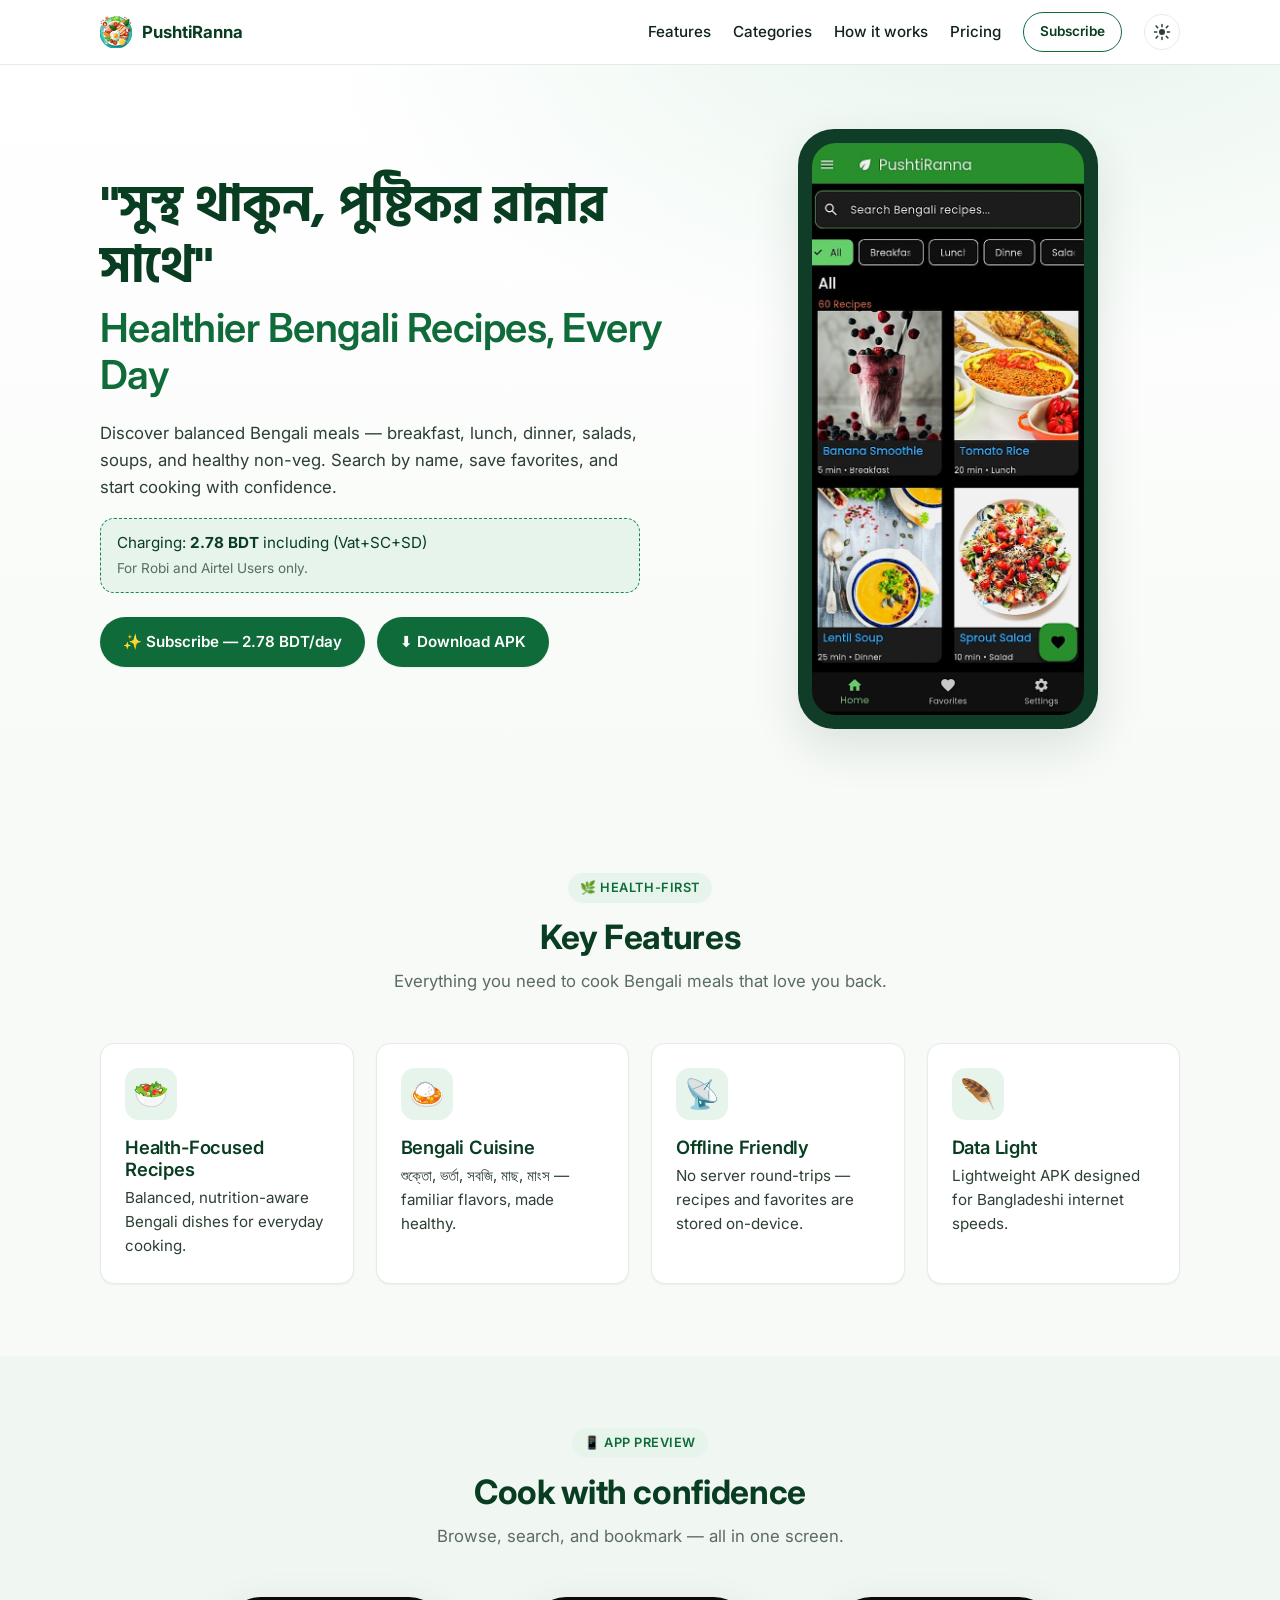
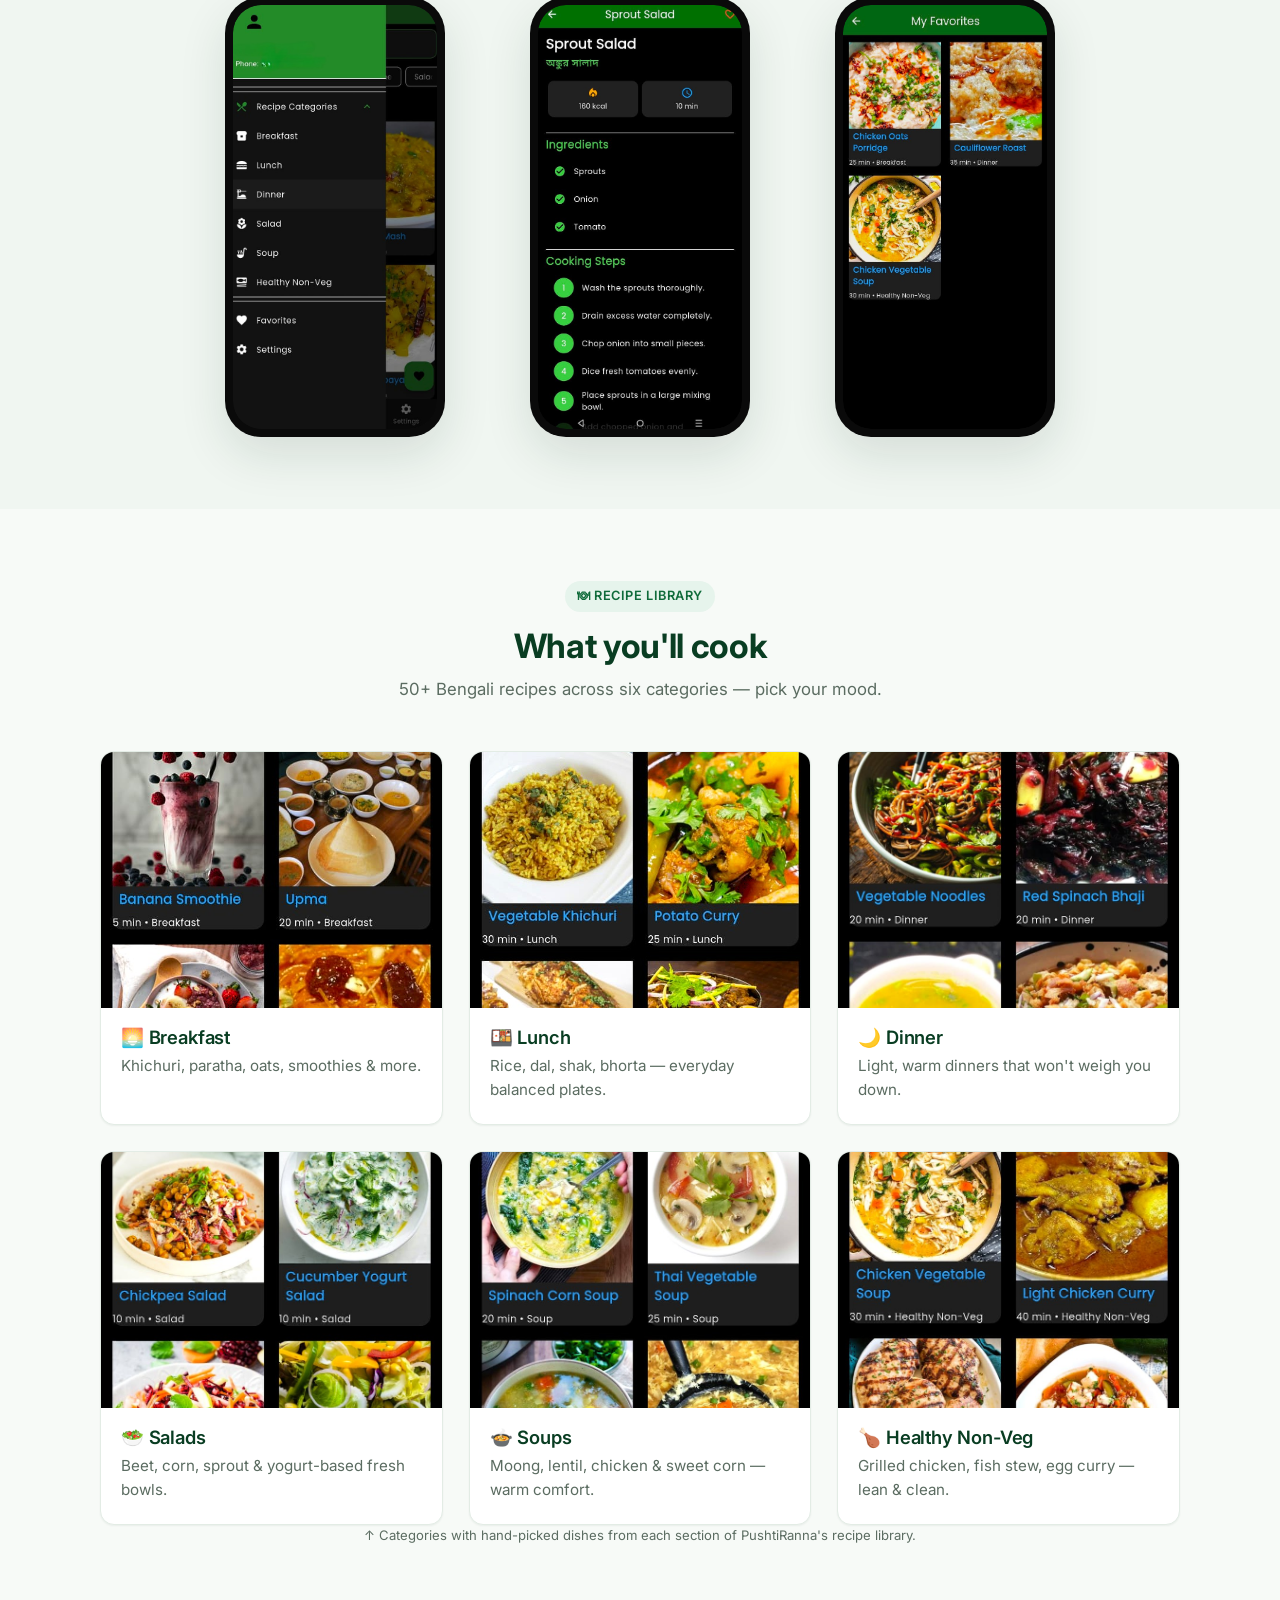
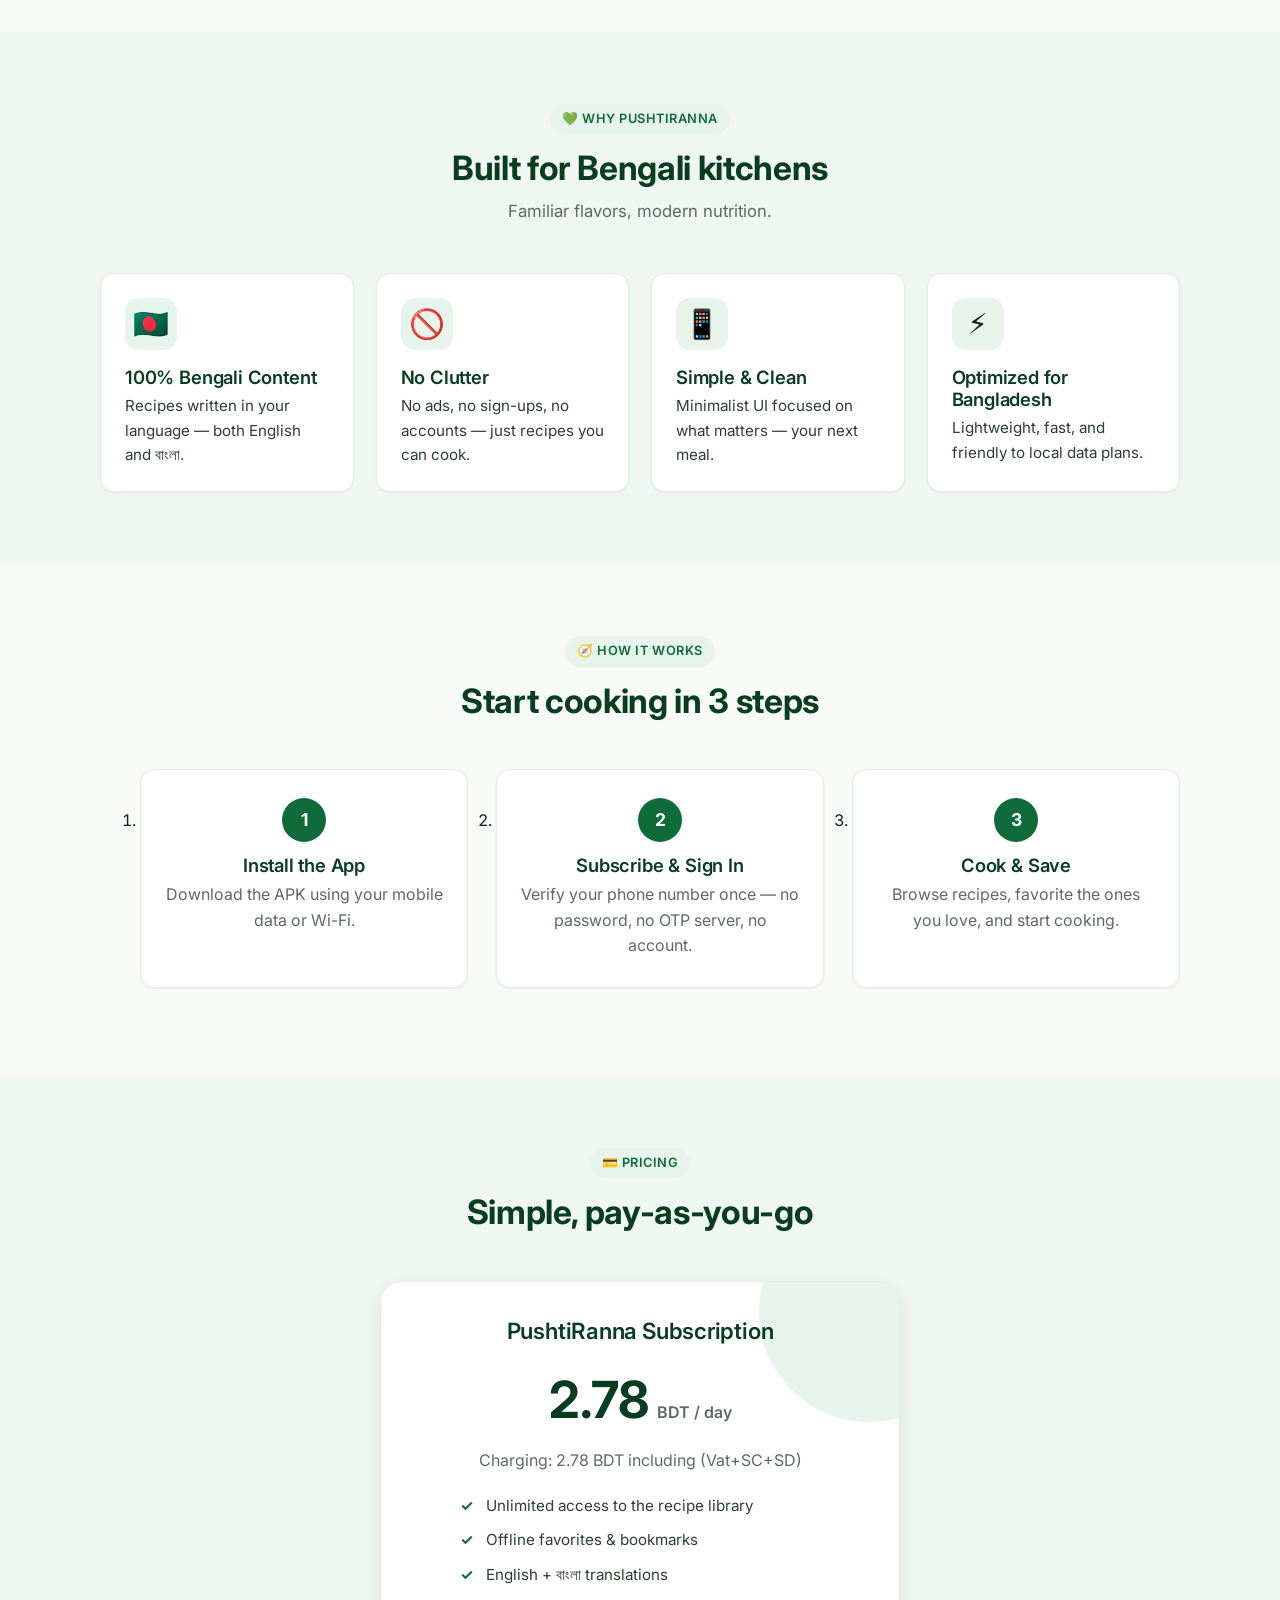
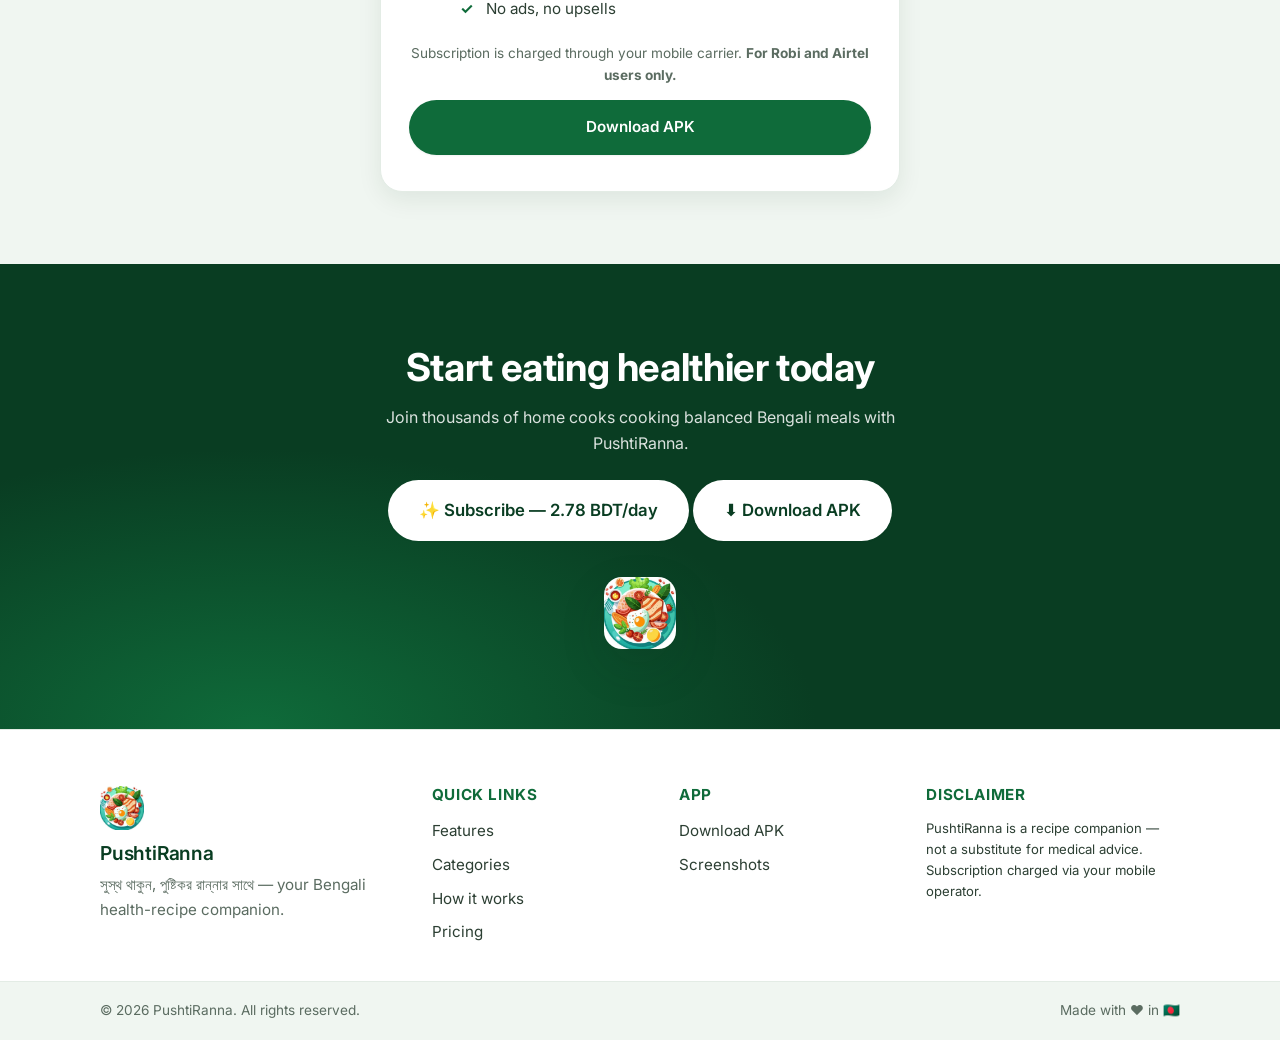
==== commit cbdd3a34: "Add light/dark theme toggle + remove redundant hero text - Add #themeToggle button in header with su" ====
--- a/landing/index.html
+++ b/landing/index.html
@@ -5,6 +5,18 @@
   <meta name="viewport" content="width=device-width, initial-scale=1.0">
   <meta name="description" content="PushtiRanna — a Bengali-first healthy recipe app. Discover balanced Bengali meals, mark favorites, and cook with confidence.">
   <meta name="theme-color" content="#0f6b3a">
+  <meta name="theme-color" content="#0a1a12" media="(prefers-color-scheme: dark)">
+  <script>
+    // Apply theme before paint to avoid flash
+    (function() {
+      try {
+        var t = localStorage.getItem('pushtiranna_theme');
+        if (t === 'dark' || (!t && window.matchMedia && window.matchMedia('(prefers-color-scheme: dark)').matches)) {
+          document.documentElement.setAttribute('data-theme', 'dark');
+        }
+      } catch (e) {}
+    })();
+  </script>
 
   <title>PushtiRanna — সুস্থ থাকুন, পুষ্টিকর রান্নার সাথে</title>
 
@@ -37,7 +49,23 @@
         <a href="#categories">Categories</a>
         <a href="#how">How it works</a>
         <a href="#pricing">Pricing</a>
-        <button type="button" class="btn btn-ghost btn-sm subscribe-btn" data-subscribe-open>Subscribe</button>
+        <button type="button"
+                class="btn btn-ghost btn-sm subscribe-btn"
+                data-subscribe-open>Subscribe</button>
+        <button type="button"
+                class="theme-toggle"
+                id="themeToggle"
+                aria-label="Toggle dark mode"
+                title="Toggle dark mode">
+          <svg class="theme-icon theme-icon-sun" viewBox="0 0 24 24" width="18" height="18" aria-hidden="true">
+            <circle cx="12" cy="12" r="4" fill="currentColor"/>
+            <path d="M12 2v3M12 19v3M4.2 4.2l2.1 2.1M17.7 17.7l2.1 2.1M2 12h3M19 12h3M4.2 19.8l2.1-2.1M17.7 6.3l2.1-2.1"
+                  stroke="currentColor" stroke-width="2" stroke-linecap="round"/>
+          </svg>
+          <svg class="theme-icon theme-icon-moon" viewBox="0 0 24 24" width="18" height="18" aria-hidden="true">
+            <path d="M21 12.8A9 9 0 1 1 11.2 3a7 7 0 0 0 9.8 9.8z" fill="currentColor"/>
+          </svg>
+        </button>
       </nav>
     </div>
   </header>
@@ -46,9 +74,8 @@
   <section class="hero">
     <div class="container hero-grid">
       <div class="hero-copy">
-        <span class="eyebrow">🇧🇩 Made for Bangladesh</span>
         <h1>
-          <span class="bn">সুস্থ থাকুন, পুষ্টিকর রান্নার সাথে</span>
+          <span class="bn">"সুস্থ থাকুন, পুষ্টিকর রান্নার সাথে"</span>
           <span class="en">Healthier Bengali Recipes, Every Day</span>
         </h1>
         <p class="lede">
@@ -66,12 +93,10 @@
           <button type="button" class="btn btn-primary subscribe-btn" data-subscribe-open>
             ✨ Subscribe — 2.78 BDT/day
           </button>
-          <a class="btn btn-primary" href="https://pushtiranna.nestorabyatia.xyz/pushti_ranna.apk">
+          <a class="btn btn-primary" href="https://pushtiranna.nestorabyatia.xyz/app_apk/pushti_ranna.apk">
             ⬇ Download APK
           </a>
         </div>
-
-        <p class="hero-meta">📱 Android · No account · Works offline</p>
       </div>
 
       <div class="hero-art" aria-hidden="true">
@@ -184,7 +209,7 @@
 
       <div class="grid grid-3 cat-grid">
 
-        <a class="cat-tile reveal" href="https://pushtiranna.nestorabyatia.xyz/pushti_ranna.apk">
+        <a class="cat-tile reveal" href="https://pushtiranna.nestorabyatia.xyz/app_apk/pushti_ranna.apk">
           <div class="cat-img" style="background-image:url('images/cat_breakfast.jpg')"></div>
           <div class="cat-meta">
             <h3>🌅 Breakfast</h3>
@@ -192,7 +217,7 @@
           </div>
         </a>
 
-        <a class="cat-tile reveal" href="https://pushtiranna.nestorabyatia.xyz/pushti_ranna.apk">
+        <a class="cat-tile reveal" href="https://pushtiranna.nestorabyatia.xyz/app_apk/pushti_ranna.apk">
           <div class="cat-img" style="background-image:url('images/cat_lunch.jpg')"></div>
           <div class="cat-meta">
             <h3>🍱 Lunch</h3>
@@ -200,7 +225,7 @@
           </div>
         </a>
 
-        <a class="cat-tile reveal" href="https://pushtiranna.nestorabyatia.xyz/pushti_ranna.apk">
+        <a class="cat-tile reveal" href="https://pushtiranna.nestorabyatia.xyz/app_apk/pushti_ranna.apk">
           <div class="cat-img" style="background-image:url('images/cat_dinner.jpg')"></div>
           <div class="cat-meta">
             <h3>🌙 Dinner</h3>
@@ -208,7 +233,7 @@
           </div>
         </a>
 
-        <a class="cat-tile reveal" href="https://pushtiranna.nestorabyatia.xyz/pushti_ranna.apk">
+        <a class="cat-tile reveal" href="https://pushtiranna.nestorabyatia.xyz/app_apk/pushti_ranna.apk">
           <div class="cat-img" style="background-image:url('images/cat_salad.jpg')"></div>
           <div class="cat-meta">
             <h3>🥗 Salads</h3>
@@ -216,7 +241,7 @@
           </div>
         </a>
 
-        <a class="cat-tile reveal" href="https://pushtiranna.nestorabyatia.xyz/pushti_ranna.apk">
+        <a class="cat-tile reveal" href="https://pushtiranna.nestorabyatia.xyz/app_apk/pushti_ranna.apk">
           <div class="cat-img" style="background-image:url('images/cat_soup.jpg')"></div>
           <div class="cat-meta">
             <h3>🍲 Soups</h3>
@@ -224,7 +249,7 @@
           </div>
         </a>
 
-        <a class="cat-tile reveal" href="https://pushtiranna.nestorabyatia.xyz/pushti_ranna.apk">
+        <a class="cat-tile reveal" href="https://pushtiranna.nestorabyatia.xyz/app_apk/pushti_ranna.apk">
           <div class="cat-img" style="background-image:url('images/cat_nonveg.jpg')"></div>
           <div class="cat-meta">
             <h3>🍗 Healthy Non-Veg</h3>
@@ -330,7 +355,7 @@
           Subscription is charged through your mobile carrier.
           <strong>For Robi and Airtel users only.</strong>
         </p>
-        <a class="btn btn-primary btn-block" href="https://pushtiranna.nestorabyatia.xyz/pushti_ranna.apk">
+        <a class="btn btn-primary btn-block" href="https://pushtiranna.nestorabyatia.xyz/app_apk/pushti_ranna.apk">
           Download APK
         </a>
       </div>
@@ -346,7 +371,7 @@
         <button type="button" class="btn btn-primary btn-lg subscribe-btn" data-subscribe-open>
           ✨ Subscribe — 2.78 BDT/day
         </button>
-        <a class="btn btn-primary btn-lg" href="https://pushtiranna.nestorabyatia.xyz/pushti_ranna.apk">
+        <a class="btn btn-primary btn-lg" href="https://pushtiranna.nestorabyatia.xyz/app_apk/pushti_ranna.apk">
           ⬇ Download APK
         </a>
       </div>
@@ -376,7 +401,7 @@
       <div class="foot-col">
         <h4>App</h4>
         <ul>
-          <li><a href="https://pushtiranna.nestorabyatia.xyz/pushti_ranna.apk">Download APK</a></li>
+          <li><a href="https://pushtiranna.nestorabyatia.xyz/app_apk/pushti_ranna.apk">Download APK</a></li>
           <li><a href="#features">Screenshots</a></li>
         </ul>
       </div>
@@ -497,7 +522,7 @@
           <p>Welcome to PushtiRanna, <strong data-display-phone>friend</strong>. Enjoy unlimited access to all Bengali recipes.</p>
 
           <div class="success-actions">
-            <a class="btn btn-primary" href="https://pushtiranna.nestorabyatia.xyz/pushti_ranna.apk">
+            <a class="btn btn-primary" href="https://pushtiranna.nestorabyatia.xyz/app_apk/pushti_ranna.apk">
               ⬇ Download APK
             </a>
             <button type="button" class="btn btn-secondary" data-subscribe-close>Start exploring</button>
--- a/landing/css/style.css
+++ b/landing/css/style.css
@@ -32,6 +32,36 @@
   --font-bn: 'Hind Siliguri', 'Inter', system-ui, sans-serif;
 }
 
+/* ---------- Dark theme overrides ----------
+   Only the variables that drive surfaces, text, and accents change.
+   Layout/typography untouched. */
+:root[data-theme="dark"] {
+  --green-900: #d8f5e3;
+  --green-700: #4ade80;
+  --green-600: #22c55e;
+  --green-100: #0e2f1f;
+  --gold-500:  #fbbf24;
+  --gold-100:  #2a200a;
+  --ink-900:   #e8f1ea;
+  --ink-700:   #c2cfc7;
+  --ink-500:   #8b9a92;
+  --line:      #1f2e26;
+  --bg:        #0a1612;
+  --bg-alt:    #0f2018;
+  --white:     #142019;
+
+  --shadow-sm: 0 1px 2px rgba(0, 0, 0, 0.4);
+  --shadow:    0 8px 24px rgba(0, 0, 0, 0.5);
+  --shadow-lg: 0 18px 48px rgba(0, 0, 0, 0.6);
+}
+
+/* Smooth theme transitions */
+html { color-scheme: light; }
+:root[data-theme="dark"] { color-scheme: dark; }
+body, .card, .cat-tile, .btn, .modal-card, .modal-overlay, input, .phone-input {
+  transition: background-color .25s ease, color .25s ease, border-color .25s ease, box-shadow .25s ease;
+}
+
 /* ---------- Reset ---------- */
 *, *::before, *::after { box-sizing: border-box; }
 html { scroll-behavior: smooth; -webkit-text-size-adjust: 100%; }
@@ -103,7 +133,7 @@
 }
 .btn-primary:hover { background: var(--green-900); }
 .btn-secondary {
-  background: #fff;
+  background: var(--white);
   color: var(--green-900);
   border-color: var(--line);
 }
@@ -370,7 +400,7 @@
 .grid-4 { grid-template-columns: repeat(4, 1fr); }
 
 .card {
-  background: #fff;
+  background: var(--white);
   border: 1px solid var(--line);
   border-radius: var(--radius);
   padding: 24px;
@@ -442,7 +472,7 @@
   display: block;
   width: 14px;
   height: 2px;
-  background: #fff;
+  background: var(--white);
   border-radius: 2px;
 }
 .app-logo {
@@ -575,7 +605,7 @@
 /* ---------- Category tiles ---------- */
 .cat-grid { gap: 26px; }
 .cat-tile {
-  background: #fff;
+  background: var(--white);
   border-radius: var(--radius);
   overflow: hidden;
   border: 1px solid var(--line);
@@ -609,7 +639,7 @@
   counter-reset: step;
 }
 .step {
-  background: #fff;
+  background: var(--white);
   border: 1px solid var(--line);
   border-radius: var(--radius);
   padding: 28px 24px;
@@ -636,7 +666,7 @@
 .pricing-card {
   max-width: 520px;
   margin: 0 auto;
-  background: #fff;
+  background: var(--white);
   border: 1px solid var(--line);
   border-radius: var(--radius-lg);
   padding: 36px 28px;
@@ -715,7 +745,7 @@
 .cta h2 { color: #fff; font-size: clamp(1.8rem, 3.5vw, 2.4rem); }
 .cta p { color: rgba(255,255,255,0.85); max-width: 560px; margin: 0 auto 24px; }
 .cta .btn-primary {
-  background: #fff;
+  background: var(--white);
   color: var(--green-900);
 }
 .cta .btn-primary:hover { background: var(--gold-100); }
@@ -729,7 +759,7 @@
 
 /* ---------- Footer ---------- */
 .site-footer {
-  background: #fff;
+  background: var(--white);
   border-top: 1px solid var(--line);
   padding-top: 56px;
 }
@@ -807,7 +837,7 @@
     top: 64px;
     left: 0;
     right: 0;
-    background: #fff;
+    background: var(--white);
     border-bottom: 1px solid var(--line);
     flex-direction: column;
     align-items: stretch;
@@ -867,7 +897,7 @@
   width: min(440px, 100%);
   max-height: calc(100vh - 40px);
   overflow-y: auto;
-  background: #fff;
+  background: var(--white);
   border-radius: 18px;
   box-shadow: 0 20px 60px rgba(0, 0, 0, 0.25);
   padding: 32px 28px 24px;
@@ -950,7 +980,7 @@
   border: 1.5px solid var(--line, #e3e8e2);
   border-radius: 12px;
   overflow: hidden;
-  background: #fafdf8;
+  background: var(--bg-alt);
   transition: border-color .15s ease, box-shadow .15s ease;
 }
 .phone-input:focus-within {
@@ -1055,7 +1085,7 @@
   width: 100%;
   border: 1.5px solid var(--line, #e3e8e2);
   border-radius: 12px;
-  background: #fafdf8;
+  background: var(--bg-alt);
   font-size: 1.5rem;
   font-weight: 600;
   text-align: center;
@@ -1126,4 +1156,45 @@
 @media (prefers-reduced-motion: reduce) {
   .modal, .modal-card, .step-pane.is-active, .success-check { animation: none; }
   .btn-spinner { animation: none; }
-}
+  body, .card, .cat-tile, .btn, .modal-card, .modal-overlay, input, .phone-input {
+    transition: none !important;
+  }
+}
+
+/* =========================================================
+   THEME TOGGLE
+   ========================================================= */
+.theme-toggle {
+  display: inline-flex;
+  align-items: center;
+  justify-content: center;
+  width: 36px;
+  height: 36px;
+  border: 1px solid var(--line);
+  border-radius: 50%;
+  background: transparent;
+  color: var(--ink-700);
+  cursor: pointer;
+  padding: 0;
+  transition: background-color .2s ease, border-color .2s ease, color .2s ease, transform .15s ease;
+}
+.theme-toggle:hover {
+  background: var(--bg-alt);
+  color: var(--green-700);
+  border-color: var(--green-600);
+}
+.theme-toggle:focus-visible {
+  outline: 2px solid var(--green-600);
+  outline-offset: 2px;
+}
+.theme-toggle:active { transform: scale(0.94); }
+
+/* Show sun in light mode, moon in dark */
+.theme-icon-moon { display: none; }
+:root[data-theme="dark"] .theme-icon-sun { display: none; }
+:root[data-theme="dark"] .theme-icon-moon { display: inline-block; }
+
+/* Auto-hide the theme-color meta flash on iOS */
+@media (prefers-color-scheme: dark) {
+  :root:not([data-theme]) .auto-hint { color: var(--ink-500); }
+}
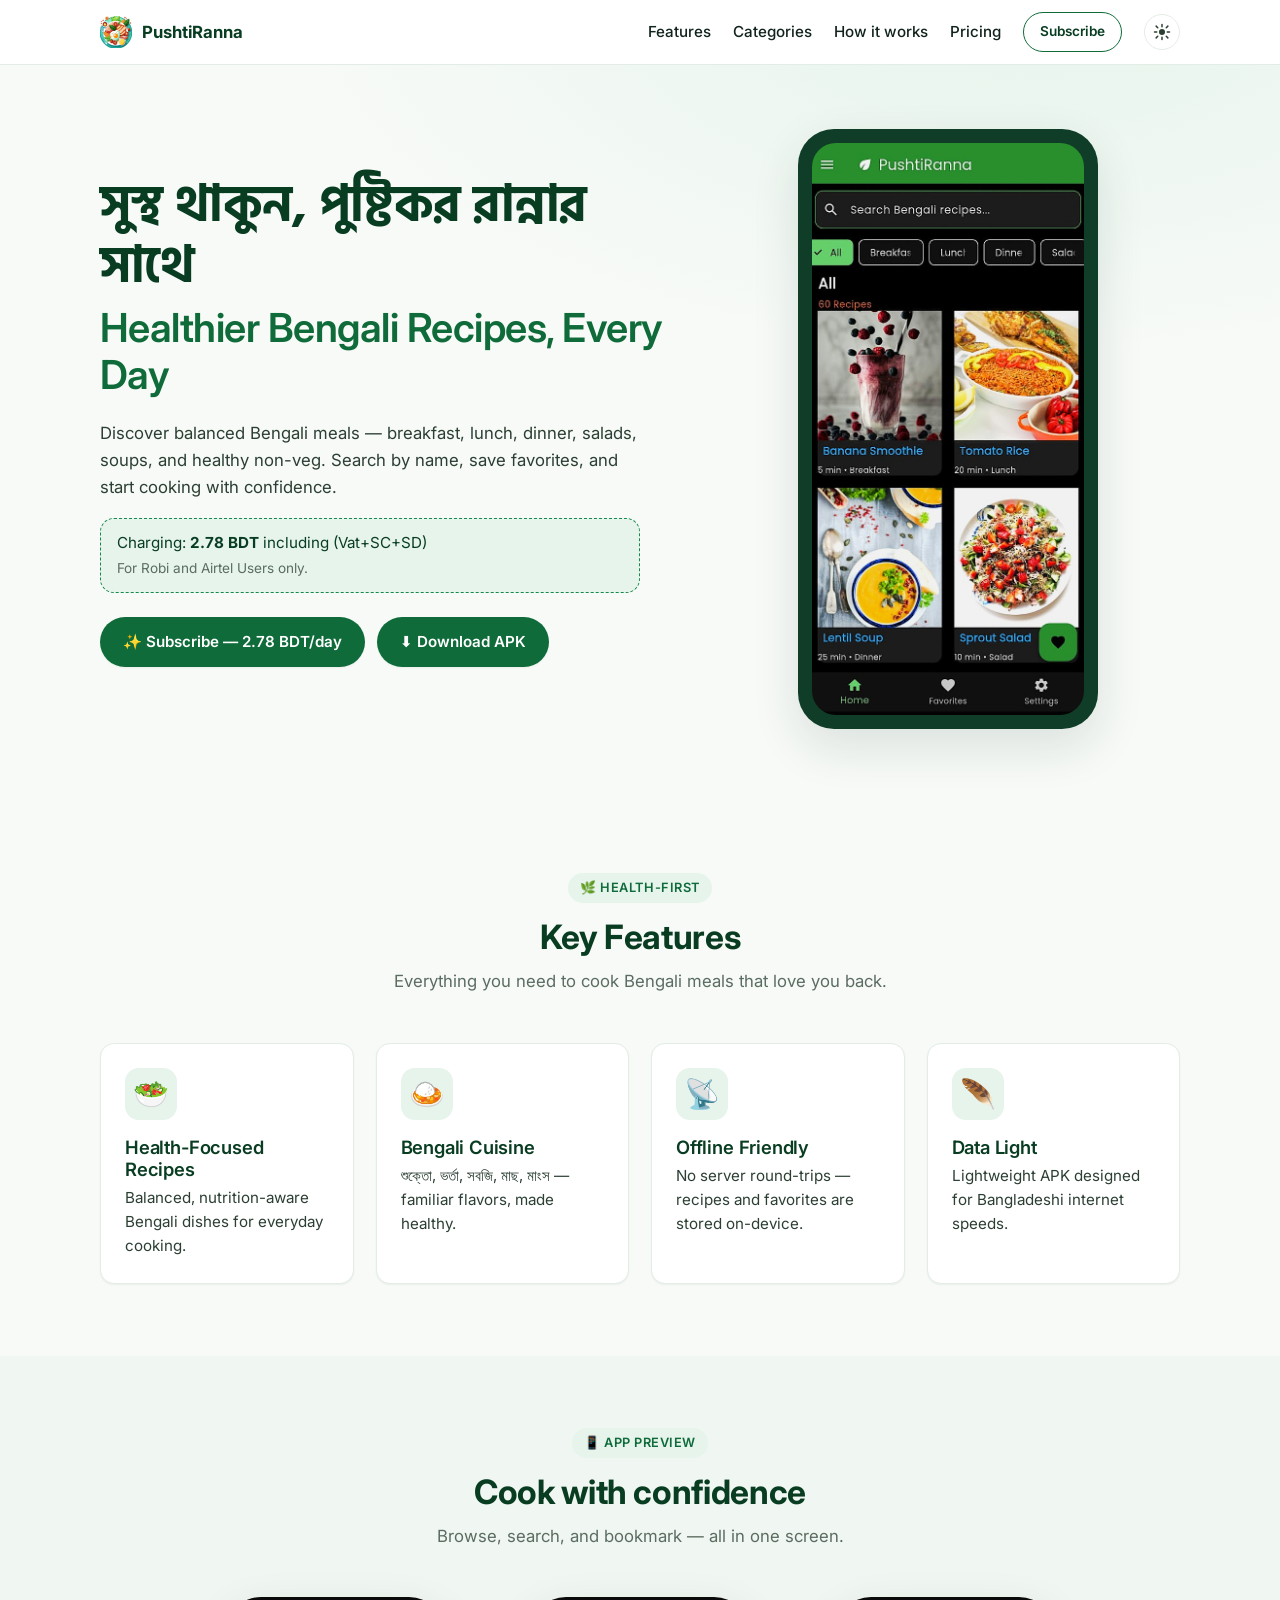
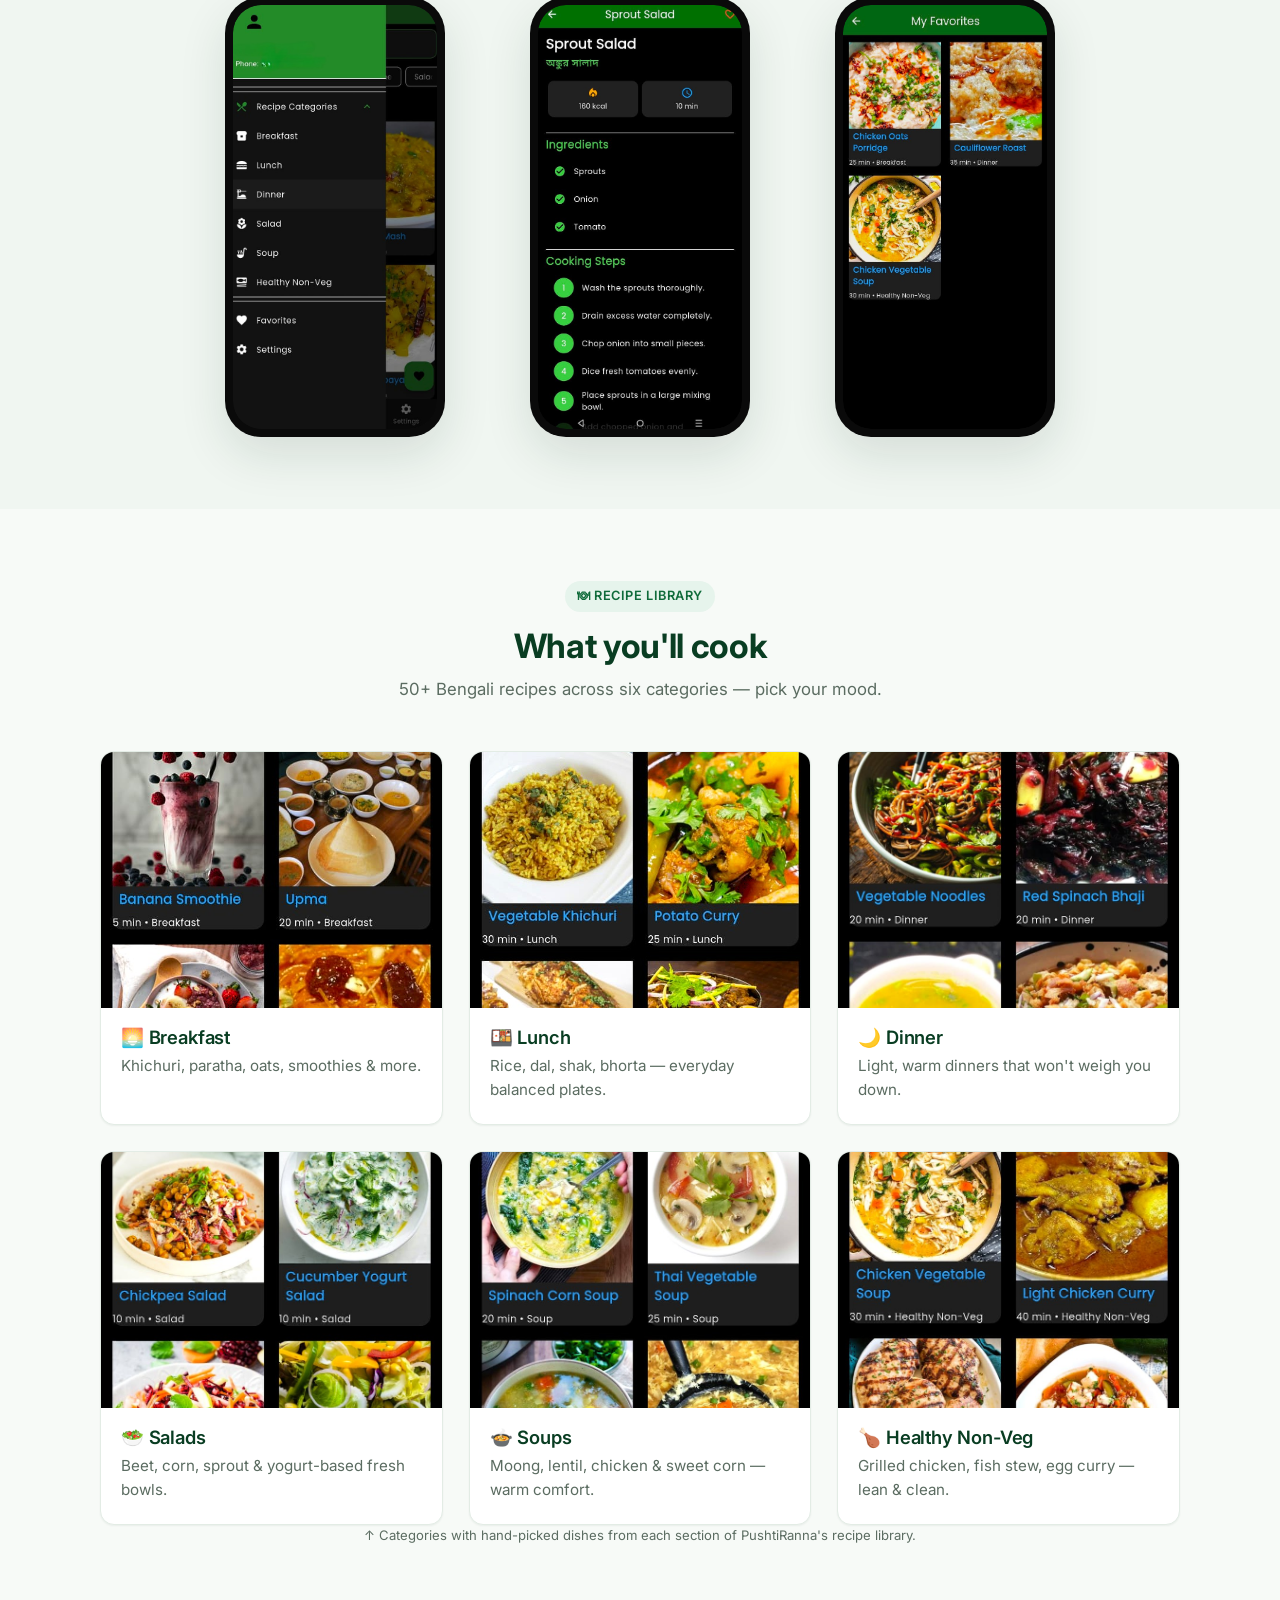
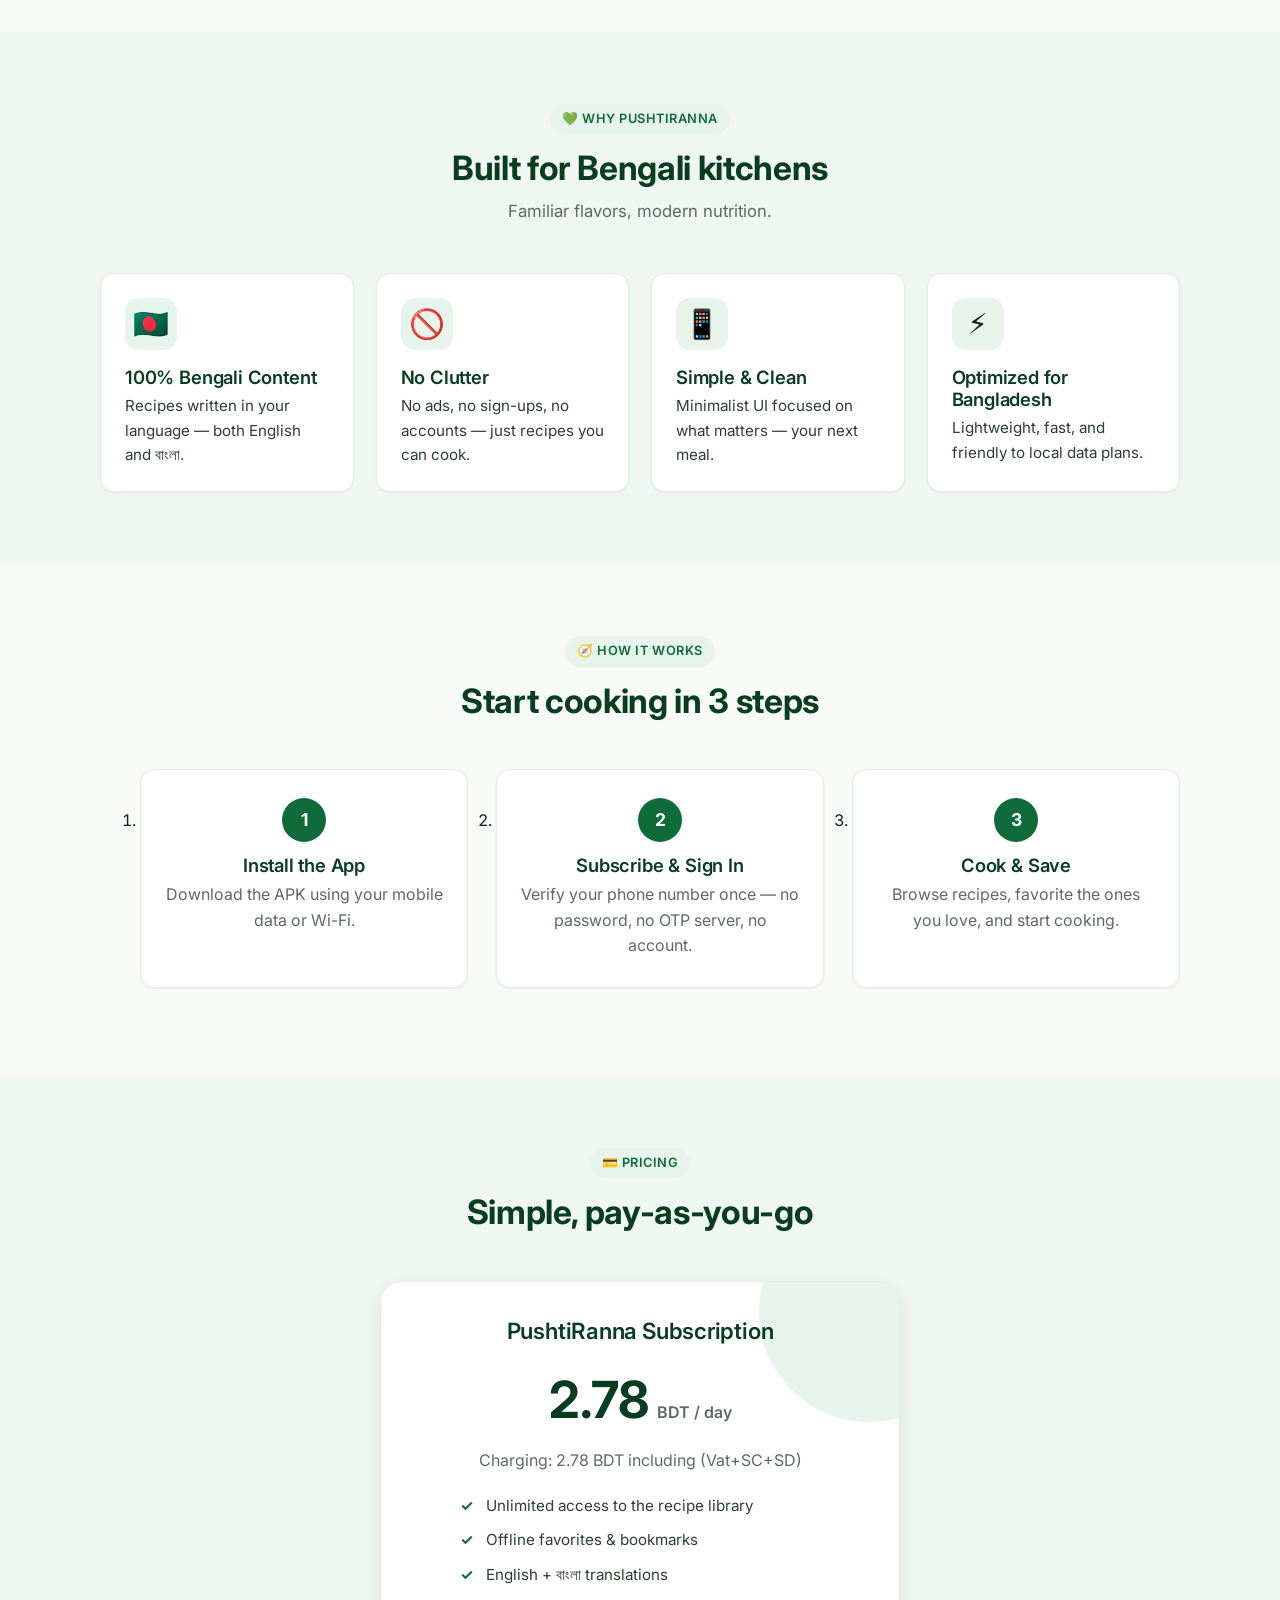
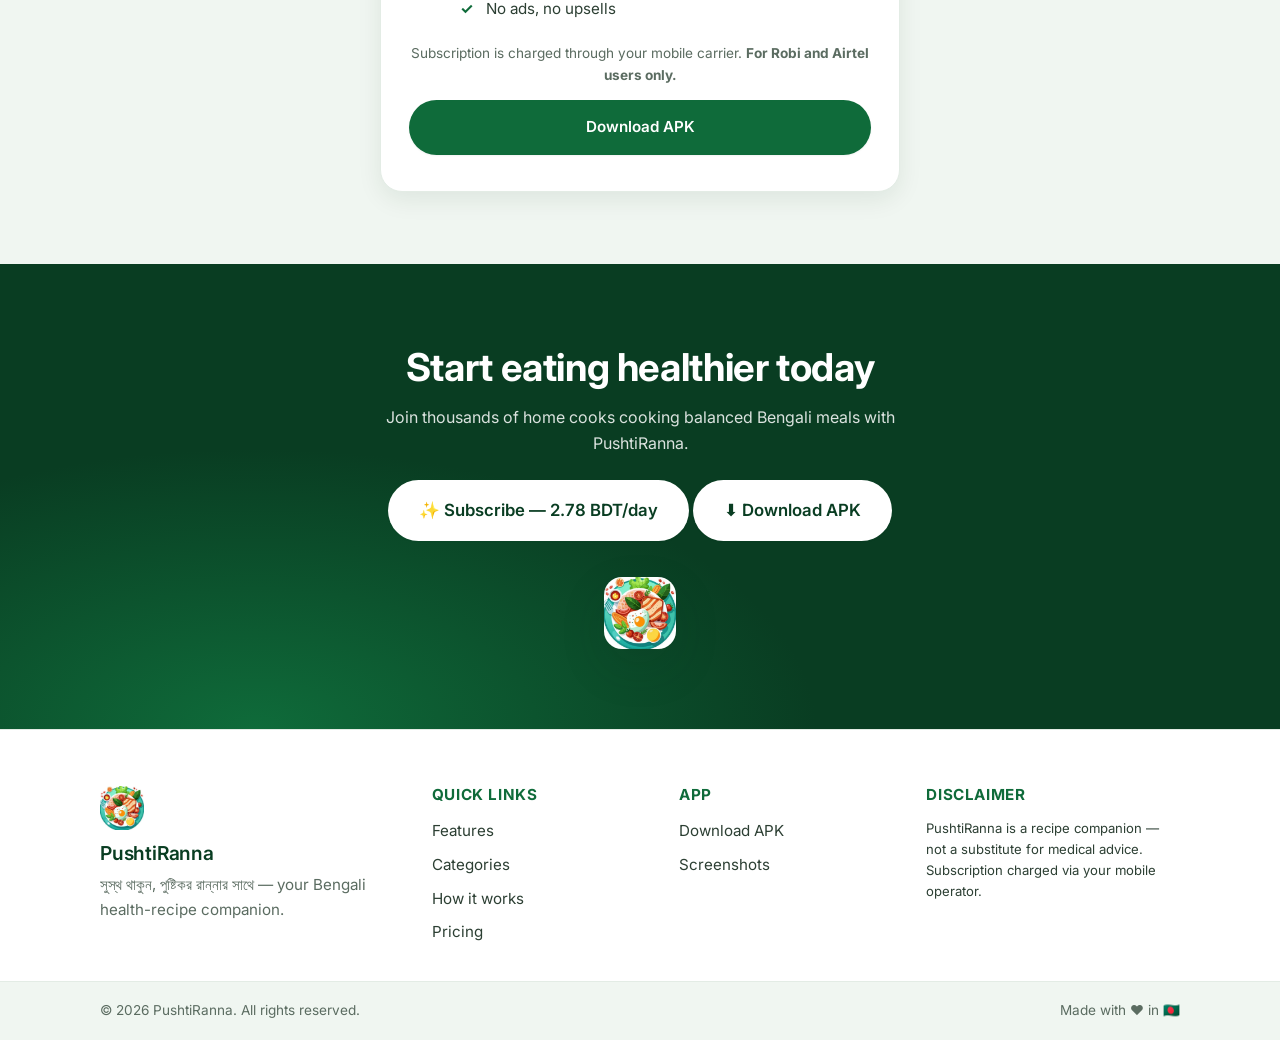
==== commit 39caaf0d: "Server-authoritative lockout + landing dropdown Landing page (subscribe.js, index.html, style.css): " ====
--- a/landing/index.html
+++ b/landing/index.html
@@ -52,6 +52,61 @@
         <button type="button"
                 class="btn btn-ghost btn-sm subscribe-btn"
                 data-subscribe-open>Subscribe</button>
+
+        <!-- User account menu — only visible after a successful subscription.
+             The trigger shows the last 4 digits of the phone; clicking it
+             opens a dropdown with Download APK, Unsubscribe, and Log out. -->
+        <div class="user-menu" id="userMenu" hidden aria-hidden="true">
+          <button type="button"
+                  class="user-menu-trigger"
+                  id="userMenuTrigger"
+                  aria-haspopup="menu"
+                  aria-expanded="false"
+                  aria-controls="userMenuPanel"
+                  title="Account menu">
+            <span class="user-menu-avatar" aria-hidden="true">👤</span>
+            <span class="user-menu-number" data-display-user-phone>—</span>
+            <svg class="user-menu-caret" viewBox="0 0 24 24" width="14" height="14" aria-hidden="true">
+              <path d="M6 9l6 6 6-6" fill="none" stroke="currentColor" stroke-width="2" stroke-linecap="round" stroke-linejoin="round"/>
+            </svg>
+          </button>
+          <div class="user-menu-panel"
+               id="userMenuPanel"
+               role="menu"
+               aria-labelledby="userMenuTrigger"
+               hidden>
+            <a class="user-menu-item"
+               role="menuitem"
+               href="https://pushtiranna.nestorabyatia.xyz/app_apk/pushti_ranna.apk">
+              <span class="user-menu-ico" aria-hidden="true">⬇</span>
+              <span class="user-menu-text">
+                <strong>Download APK</strong>
+                <small>Get the app on your phone</small>
+              </span>
+            </a>
+            <button type="button"
+                    class="user-menu-item"
+                    role="menuitem"
+                    data-unsubscribe-open>
+              <span class="user-menu-ico" aria-hidden="true">🚪</span>
+              <span class="user-menu-text">
+                <strong>Unsubscribe</strong>
+                <small>Cancel your subscription</small>
+              </span>
+            </button>
+            <button type="button"
+                    class="user-menu-item user-menu-item-danger"
+                    role="menuitem"
+                    data-user-logout>
+              <span class="user-menu-ico" aria-hidden="true">⎋</span>
+              <span class="user-menu-text">
+                <strong>Log out</strong>
+                <small>Sign out of this device</small>
+              </span>
+            </button>
+          </div>
+        </div>
+
         <button type="button"
                 class="theme-toggle"
                 id="themeToggle"
@@ -75,7 +130,7 @@
     <div class="container hero-grid">
       <div class="hero-copy">
         <h1>
-          <span class="bn">"সুস্থ থাকুন, পুষ্টিকর রান্নার সাথে"</span>
+          <span class="bn">সুস্থ থাকুন, পুষ্টিকর রান্নার সাথে</span>
           <span class="en">Healthier Bengali Recipes, Every Day</span>
         </h1>
         <p class="lede">
@@ -537,5 +592,51 @@
     </div>
   </div>
 
+  <!-- ============== UNSUBSCRIBE MODAL ============== -->
+  <div class="modal modal-danger" id="unsubscribeModal" hidden aria-hidden="true" role="dialog" aria-modal="true" aria-labelledby="unsubscribeTitle">
+    <div class="modal-overlay" data-unsubscribe-close></div>
+    <div class="modal-card" role="document">
+
+      <button type="button" class="modal-close" aria-label="Close" data-unsubscribe-close>×</button>
+
+      <header class="modal-head">
+        <span class="modal-eyebrow modal-eyebrow-danger">⚠ Cancel subscription</span>
+        <h2 id="unsubscribeTitle">Are you sure?</h2>
+        <p>This will cancel your PushtiRanna subscription. You can resubscribe anytime.</p>
+      </header>
+
+      <div class="modal-form">
+        <div class="unsubscribe-summary">
+          <div class="unsubscribe-row">
+            <span class="unsubscribe-label">Phone</span>
+            <span class="unsubscribe-value" data-display-unsubscribe-phone>—</span>
+          </div>
+          <div class="unsubscribe-row">
+            <span class="unsubscribe-label">Daily charge</span>
+            <span class="unsubscribe-value">2.78 BDT/day</span>
+          </div>
+          <p class="modal-error" data-error hidden></p>
+        </div>
+
+        <button type="button"
+                class="btn btn-danger btn-block"
+                data-action="confirm-unsubscribe">
+          <span class="btn-label">Yes, cancel my subscription</span>
+          <span class="btn-spinner" hidden></span>
+        </button>
+
+        <button type="button"
+                class="btn btn-secondary btn-block"
+                data-unsubscribe-close>Keep my subscription</button>
+
+        <p class="modal-foot muted small">
+          Prefer to manage from the app? Open
+          <strong>Settings → Unsubscribe</strong> inside PushtiRanna.
+        </p>
+      </div>
+
+    </div>
+  </div>
+
 </body>
 </html>
--- a/landing/css/style.css
+++ b/landing/css/style.css
@@ -30,6 +30,26 @@
 
   --font-en: 'Inter', system-ui, -apple-system, Segoe UI, Roboto, sans-serif;
   --font-bn: 'Hind Siliguri', 'Inter', system-ui, sans-serif;
+
+  /* CTA section — dedicated tokens so dark theme can keep dark fills
+     and high-contrast white text regardless of accent palette flips. */
+  --cta-bg-1:      #0f6b3a;
+  --cta-bg-2:      #093d22;
+  --cta-text:      #ffffff;
+  --cta-text-muted: rgba(255, 255, 255, 0.85);
+
+  /* Primary button — forest green in light, deep teal in dark */
+  --btn-primary-bg:       #0f6b3a;
+  --btn-primary-bg-hover: #093d22;
+  --btn-primary-text:     #ffffff;
+
+  /* Danger button — crimson in light, slightly desaturated in dark */
+  --btn-danger-bg:        #c62828;
+  --btn-danger-bg-hover:  #8e1c1c;
+  --btn-danger-text:      #ffffff;
+
+  /* Header "Manage" link color matches the danger action it triggers */
+  --manage-accent:        #b3261e;
 }
 
 /* ---------- Dark theme overrides ----------
@@ -53,6 +73,26 @@
   --shadow-sm: 0 1px 2px rgba(0, 0, 0, 0.4);
   --shadow:    0 8px 24px rgba(0, 0, 0, 0.5);
   --shadow-lg: 0 18px 48px rgba(0, 0, 0, 0.6);
+
+  /* CTA in dark mode: deep teal-to-near-black gradient, white text stays readable */
+  --cta-bg-1:      #0a2a1c;
+  --cta-bg-2:      #04140c;
+  --cta-text:      #ffffff;
+  --cta-text-muted: rgba(255, 255, 255, 0.85);
+
+  /* Primary button in dark mode: deep emerald so it doesn't blow out next
+     to the now-dark CTA panel; white text stays readable */
+  --btn-primary-bg:       #0e3a25;
+  --btn-primary-bg-hover: #155134;
+  --btn-primary-text:     #ffffff;
+
+  /* Danger button stays red but a touch warmer to fit the moody palette */
+  --btn-danger-bg:        #b22a2a;
+  --btn-danger-bg-hover:  #871e1e;
+  --btn-danger-text:      #ffffff;
+
+  /* Header "Manage" link in dark mode */
+  --manage-accent:        #f06292;
 }
 
 /* Smooth theme transitions */
@@ -127,11 +167,11 @@
 }
 .btn:hover { text-decoration: none; transform: translateY(-1px); }
 .btn-primary {
-  background: var(--green-700);
-  color: #fff;
+  background: var(--btn-primary-bg);
+  color: var(--btn-primary-text);
   box-shadow: var(--shadow-sm);
 }
-.btn-primary:hover { background: var(--green-900); }
+.btn-primary:hover { background: var(--btn-primary-bg-hover); }
 .btn-secondary {
   background: var(--white);
   color: var(--green-900);
@@ -144,6 +184,16 @@
   border-color: var(--green-700);
 }
 .btn-ghost:hover { background: var(--green-100); }
+
+/* Danger variant — used for destructive actions like unsubscribe.
+   Pulled from variables so dark mode retones correctly. */
+.btn-danger {
+  background: var(--btn-danger-bg);
+  color: var(--btn-danger-text);
+  box-shadow: var(--shadow-sm);
+}
+.btn-danger:hover { background: var(--btn-danger-bg-hover); }
+
 .btn-sm  { padding: 8px 16px; font-size: 0.85rem; }
 .btn-lg  { padding: 16px 30px; font-size: 1.05rem; }
 .btn-block { width: 100%; }
@@ -153,8 +203,9 @@
   position: sticky;
   top: 0;
   z-index: 50;
-  background: rgba(255,255,255,0.92);
+  background: color-mix(in srgb, var(--white) 92%, transparent);
   backdrop-filter: saturate(160%) blur(8px);
+  -webkit-backdrop-filter: saturate(160%) blur(8px);
   border-bottom: 1px solid var(--line);
 }
 .nav {
@@ -207,7 +258,7 @@
 .hero {
   background:
     radial-gradient(1200px 600px at 80% -10%, var(--green-100) 0%, transparent 60%),
-    linear-gradient(180deg, #fff 0%, var(--bg) 100%);
+    linear-gradient(180deg, var(--bg) 0%, var(--bg) 100%);
   padding: 64px 0 72px;
 }
 .hero-grid {
@@ -734,21 +785,21 @@
 /* ---------- Final CTA ---------- */
 .cta {
   background:
-    radial-gradient(800px 400px at 20% 100%, var(--green-700) 0%, var(--green-900) 70%);
-  color: #fff;
+    radial-gradient(800px 400px at 20% 100%, var(--cta-bg-1) 0%, var(--cta-bg-2) 70%);
+  color: var(--cta-text);
   padding: 80px 0;
 }
+.cta h2 { color: var(--cta-text); font-size: clamp(1.8rem, 3.5vw, 2.4rem); }
+.cta p  { color: var(--cta-text-muted); max-width: 560px; margin: 0 auto 24px; }
+.cta .btn-primary {
+  background: var(--white);
+  color: var(--green-900);
+}
+.cta .btn-primary:hover { background: var(--gold-100); }
 .cta-inner {
   text-align: center;
   position: relative;
 }
-.cta h2 { color: #fff; font-size: clamp(1.8rem, 3.5vw, 2.4rem); }
-.cta p { color: rgba(255,255,255,0.85); max-width: 560px; margin: 0 auto 24px; }
-.cta .btn-primary {
-  background: var(--white);
-  color: var(--green-900);
-}
-.cta .btn-primary:hover { background: var(--gold-100); }
 .cta-mark {
   width: 72px;
   height: 72px;
@@ -849,6 +900,23 @@
   .nav-links a { padding: 10px 4px; }
   .nav-toggle { display: flex; }
 
+  /* User-menu trigger stays inline so the caret still toggles; the
+     panel becomes a static, full-width block underneath it. */
+  .user-menu { width: 100%; }
+  .user-menu-trigger { width: 100%; justify-content: flex-start; }
+  .user-menu-panel {
+    position: static;
+    width: 100%;
+    margin-top: 6px;
+    box-shadow: none;
+    border: 1px solid var(--line);
+    transform: none;
+    opacity: 1;
+    pointer-events: auto;
+    display: none;
+  }
+  .user-menu-panel.is-open { display: flex; }
+
   .grid-3, .grid-4 { grid-template-columns: 1fr; }
   .phones-grid { grid-template-columns: 1fr; gap: 28px; }
   .footer-grid { grid-template-columns: 1fr; }
@@ -1064,6 +1132,234 @@
 }
 .link-btn:hover { color: var(--green-700, #1a5a2c); }
 
+/* =========================================================
+   UNSUBSCRIBE MODAL + USER ACCOUNT MENU
+   ========================================================= */
+
+/* Red-tinted eyebrow for destructive flows */
+.modal-eyebrow-danger {
+  color: var(--btn-danger-bg);
+  background: rgba(198, 40, 40, 0.1);
+}
+
+/* Subtle shake to draw attention when an error appears inside
+   the unsubscribe confirmation */
+.modal-danger .modal-card { border-top: 4px solid var(--btn-danger-bg); }
+
+/* ---------------------------------------------------------
+   Header user-menu trigger + dropdown
+   Only visible after a successful subscription. Trigger
+   shows the last 4 digits of the phone; the panel hosts
+   Download APK, Unsubscribe, and Log out actions.
+   --------------------------------------------------------- */
+.user-menu {
+  position: relative;
+  display: inline-flex;
+  align-items: center;
+}
+/* Browsers default [hidden] to `display: none`, but our `display:
+   inline-flex` above is more specific, so we re-assert the hidden
+   state explicitly. Without this, the menu stays visible after
+   unsubscribe even though `els.userMenu.hidden = true`. */
+.user-menu[hidden] { display: none; }
+
+.user-menu-trigger {
+  display: inline-flex;
+  align-items: center;
+  gap: 8px;
+  padding: 6px 12px 6px 10px;
+  border-radius: 999px;
+  border: 1px solid var(--line, rgba(0, 0, 0, 0.08));
+  background: var(--bg-alt, rgba(0, 0, 0, 0.03));
+  color: var(--ink-900);
+  font: inherit;
+  font-size: 0.9rem;
+  font-weight: 600;
+  cursor: pointer;
+  transition: background .15s ease, border-color .15s ease, transform .15s ease;
+}
+.user-menu-trigger:hover {
+  background: rgba(0, 0, 0, 0.06);
+  border-color: rgba(0, 0, 0, 0.16);
+}
+.user-menu-trigger:focus-visible {
+  outline: 2px solid var(--green-600, #1f7a3e);
+  outline-offset: 2px;
+}
+.user-menu-trigger[aria-expanded="true"] {
+  background: var(--green-100, #e6f4ec);
+  border-color: var(--green-600, #1f7a3e);
+  color: var(--green-900, #0a1a12);
+}
+.user-menu-avatar {
+  display: inline-flex;
+  width: 26px;
+  height: 26px;
+  align-items: center;
+  justify-content: center;
+  background: var(--green-100, #e6f4ec);
+  color: var(--green-700, #1a5a2c);
+  border-radius: 50%;
+  font-size: 0.95rem;
+  line-height: 1;
+}
+.user-menu-number {
+  font-variant-numeric: tabular-nums;
+  letter-spacing: 0.02em;
+}
+.user-menu-caret {
+  transition: transform .15s ease;
+  opacity: 0.75;
+}
+.user-menu-trigger[aria-expanded="true"] .user-menu-caret {
+  transform: rotate(180deg);
+}
+
+.user-menu-panel {
+  position: absolute;
+  top: calc(100% + 10px);
+  right: 0;
+  min-width: 240px;
+  background: var(--bg, #fff);
+  border: 1px solid var(--line, rgba(0, 0, 0, 0.08));
+  border-radius: 14px;
+  box-shadow: 0 14px 36px rgba(0, 0, 0, 0.18);
+  padding: 6px;
+  display: flex;
+  flex-direction: column;
+  gap: 2px;
+  z-index: 60;
+  opacity: 0;
+  transform: translateY(-4px) scale(0.98);
+  transform-origin: top right;
+  transition: opacity .15s ease, transform .15s ease;
+  pointer-events: none;
+}
+.user-menu-panel.is-open {
+  opacity: 1;
+  transform: translateY(0) scale(1);
+  pointer-events: auto;
+}
+[data-theme="dark"] .user-menu-panel {
+  background: #15211b;
+  border-color: rgba(255, 255, 255, 0.08);
+  box-shadow: 0 14px 36px rgba(0, 0, 0, 0.55);
+}
+[data-theme="dark"] .user-menu-trigger {
+  background: rgba(255, 255, 255, 0.04);
+  border-color: rgba(255, 255, 255, 0.08);
+  color: var(--ink-900);
+}
+[data-theme="dark"] .user-menu-trigger:hover {
+  background: rgba(255, 255, 255, 0.08);
+  border-color: rgba(255, 255, 255, 0.18);
+}
+[data-theme="dark"] .user-menu-avatar {
+  background: rgba(31, 122, 62, 0.25);
+  color: #a6e2bf;
+}
+
+.user-menu-item {
+  display: flex;
+  align-items: center;
+  gap: 12px;
+  padding: 10px 12px;
+  border: 0;
+  border-radius: 10px;
+  background: transparent;
+  color: var(--ink-900);
+  font: inherit;
+  font-size: 0.92rem;
+  text-align: left;
+  text-decoration: none;
+  cursor: pointer;
+  width: 100%;
+  transition: background .12s ease;
+}
+.user-menu-item:hover,
+.user-menu-item:focus-visible {
+  background: rgba(0, 0, 0, 0.05);
+  text-decoration: none;
+  outline: none;
+}
+[data-theme="dark"] .user-menu-item:hover,
+[data-theme="dark"] .user-menu-item:focus-visible {
+  background: rgba(255, 255, 255, 0.06);
+}
+.user-menu-item-danger { color: var(--btn-danger-bg, #b3261e); }
+.user-menu-item-danger:hover,
+.user-menu-item-danger:focus-visible {
+  background: rgba(179, 38, 30, 0.08);
+}
+
+.user-menu-ico {
+  display: inline-flex;
+  width: 32px;
+  height: 32px;
+  align-items: center;
+  justify-content: center;
+  border-radius: 8px;
+  background: rgba(0, 0, 0, 0.05);
+  font-size: 1rem;
+  flex-shrink: 0;
+}
+.user-menu-item-danger .user-menu-ico {
+  background: rgba(179, 38, 30, 0.12);
+  color: var(--btn-danger-bg, #b3261e);
+}
+[data-theme="dark"] .user-menu-ico {
+  background: rgba(255, 255, 255, 0.08);
+}
+.user-menu-text {
+  display: flex;
+  flex-direction: column;
+  gap: 2px;
+  min-width: 0;
+}
+.user-menu-text strong {
+  font-weight: 600;
+  font-size: 0.92rem;
+}
+.user-menu-text small {
+  font-size: 0.78rem;
+  color: var(--ink-600, rgba(0, 0, 0, 0.6));
+}
+[data-theme="dark"] .user-menu-text small {
+  color: rgba(255, 255, 255, 0.6);
+}
+
+/* Phone + price summary inside the unsubscribe modal */
+.unsubscribe-summary {
+  background: var(--bg-alt, rgba(0, 0, 0, 0.03));
+  border: 1px solid var(--line);
+  border-radius: 12px;
+  padding: 14px 16px;
+  margin: 4px 0 16px;
+  display: flex;
+  flex-direction: column;
+  gap: 10px;
+}
+.unsubscribe-row {
+  display: flex;
+  justify-content: space-between;
+  align-items: baseline;
+  gap: 12px;
+  font-size: 0.9rem;
+}
+.unsubscribe-label {
+  color: var(--ink-500, #6b7972);
+  font-weight: 500;
+}
+.unsubscribe-value {
+  color: var(--ink-900, #1a2620);
+  font-weight: 600;
+  font-variant-numeric: tabular-nums;
+}
+:root[data-theme="dark"] .unsubscribe-summary {
+  background: rgba(255, 255, 255, 0.04);
+}
+:root[data-theme="dark"] .unsubscribe-value { color: var(--green-100, #d8f5e3); }
+
 .modal-foot {
   margin: 4px 0 0;
   font-size: 0.82rem;
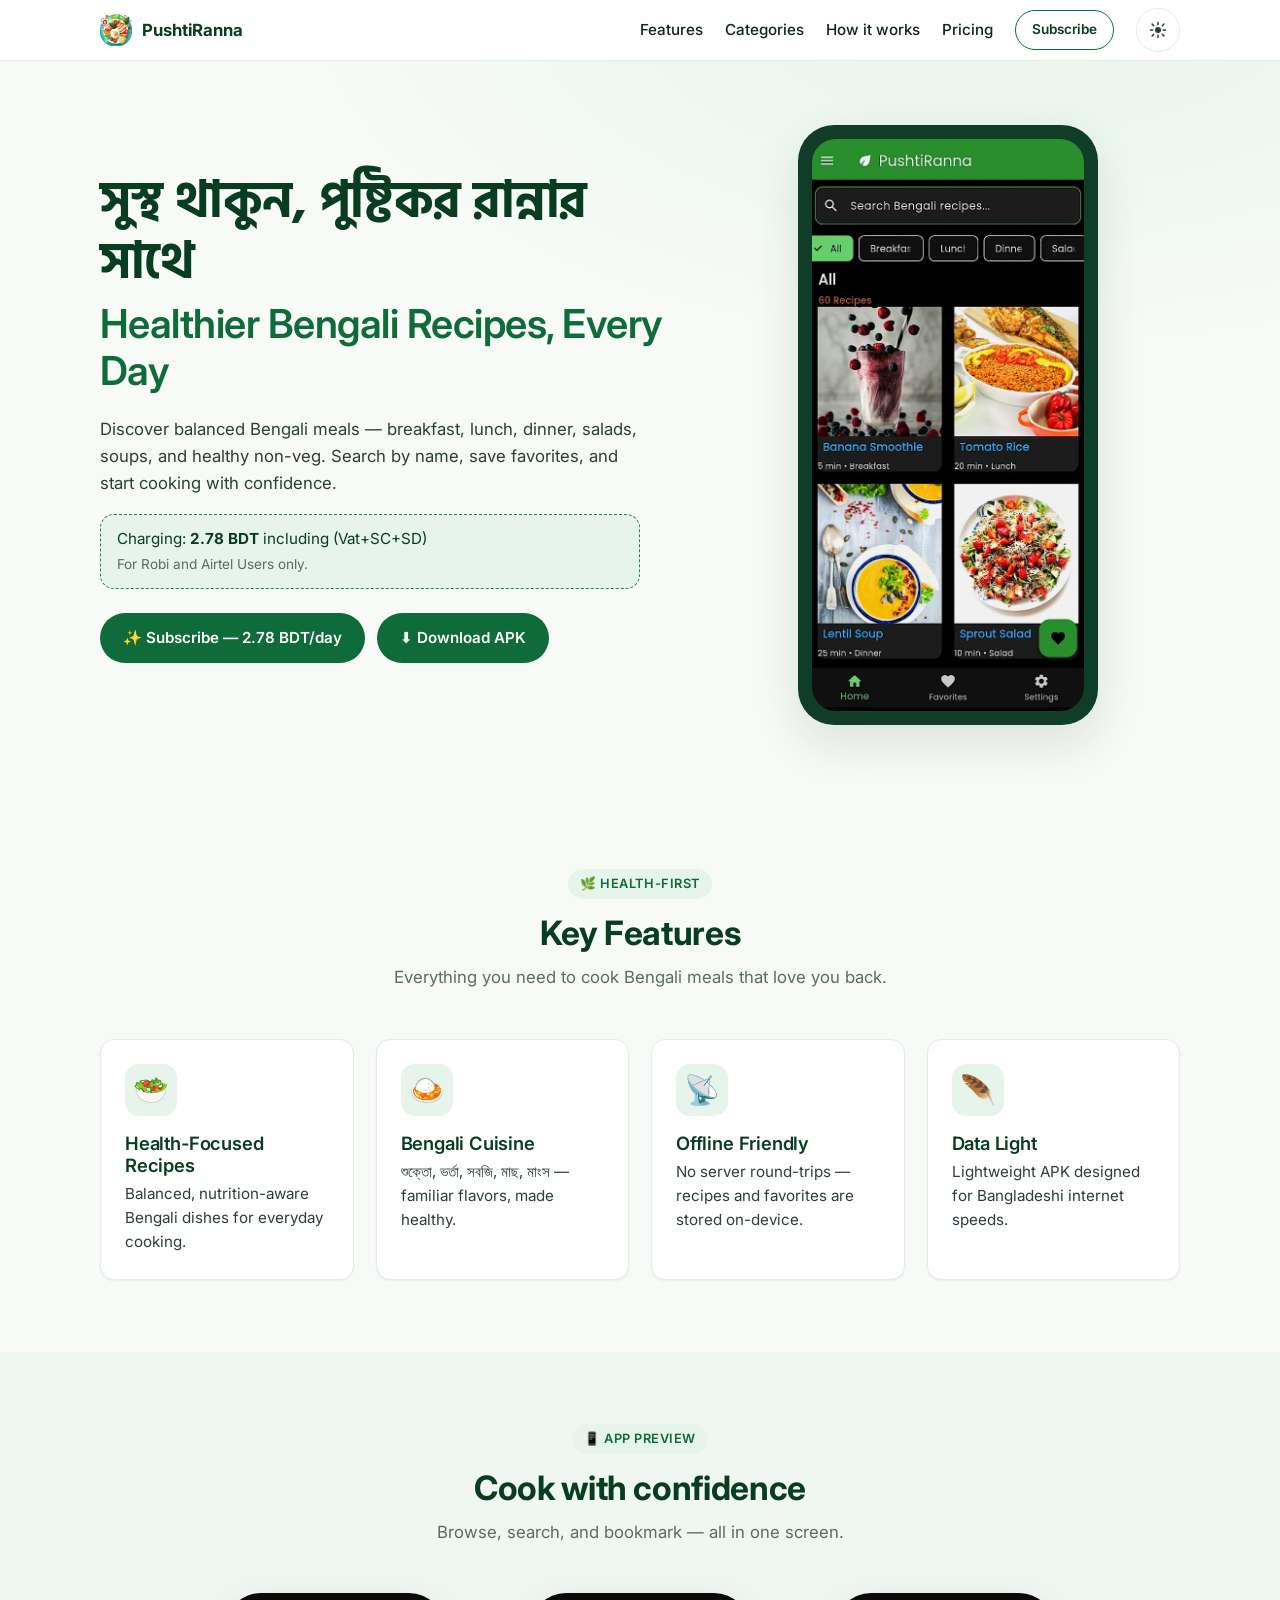
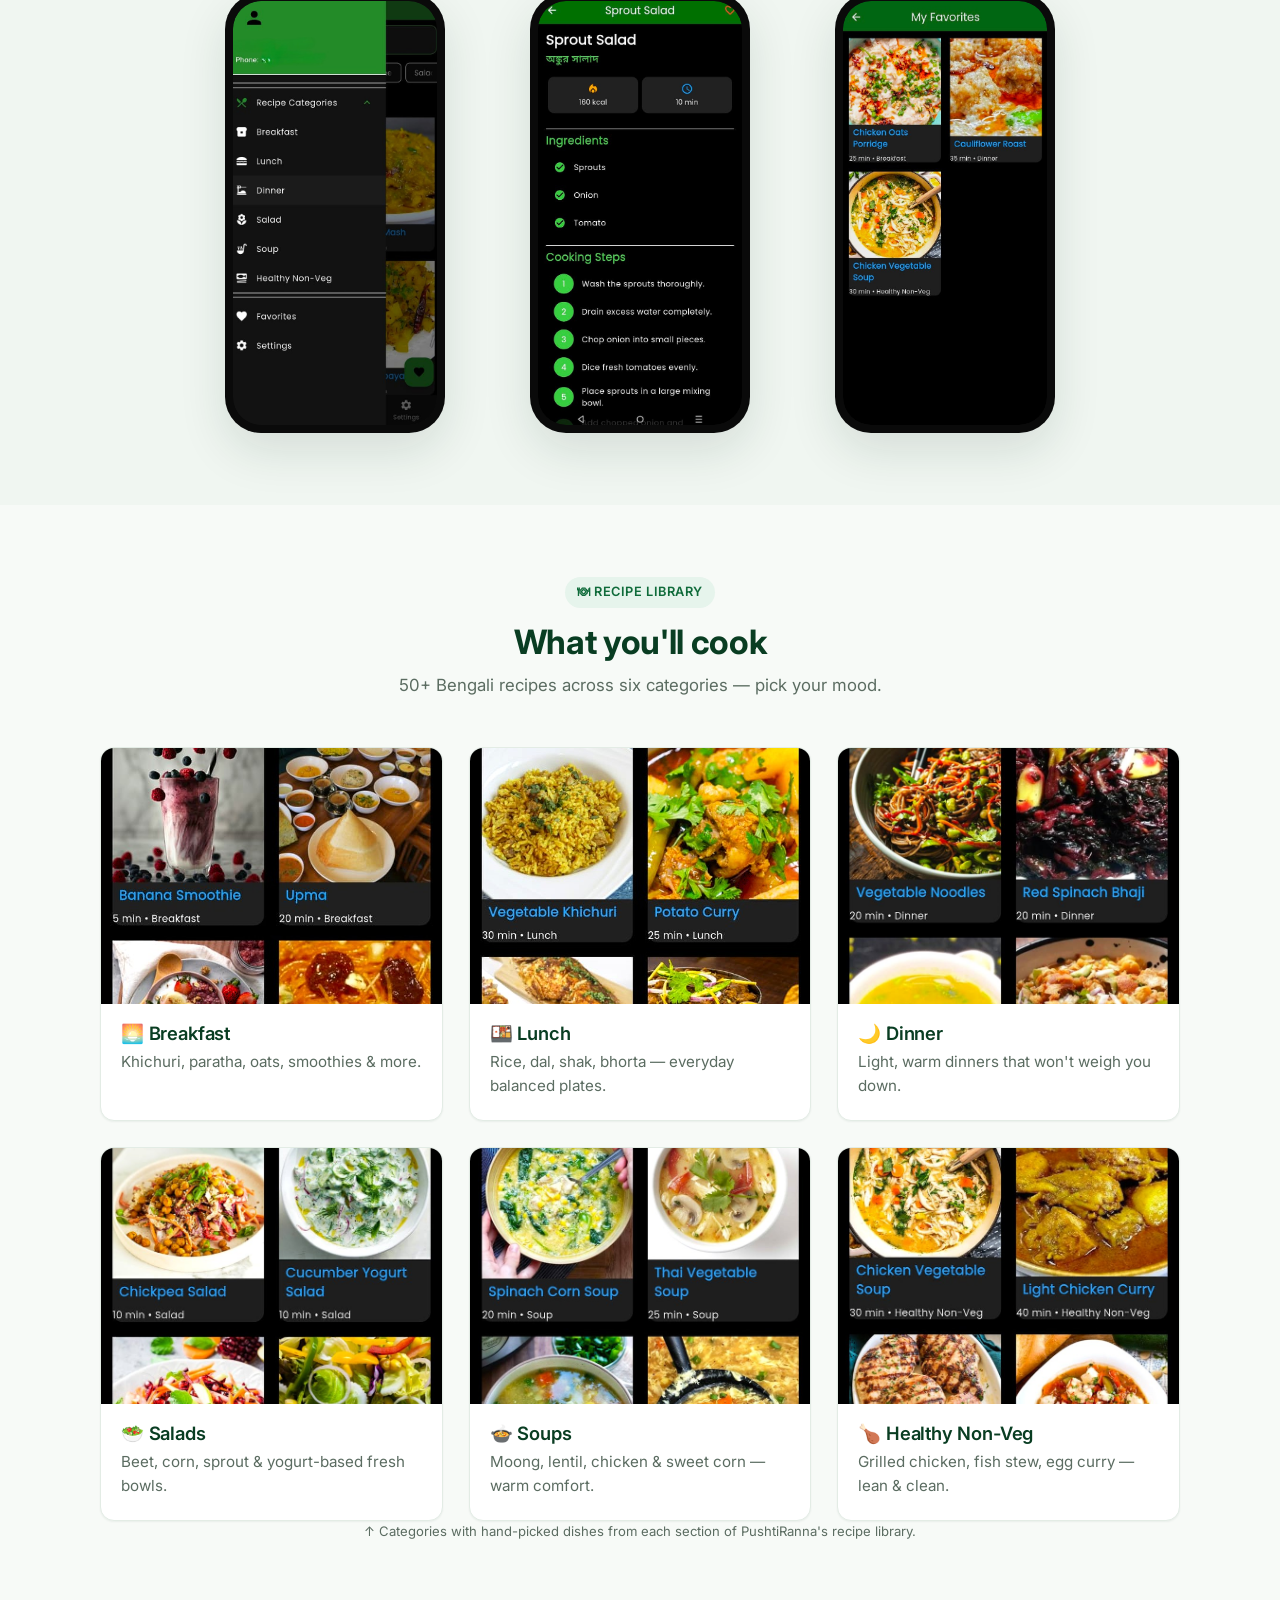
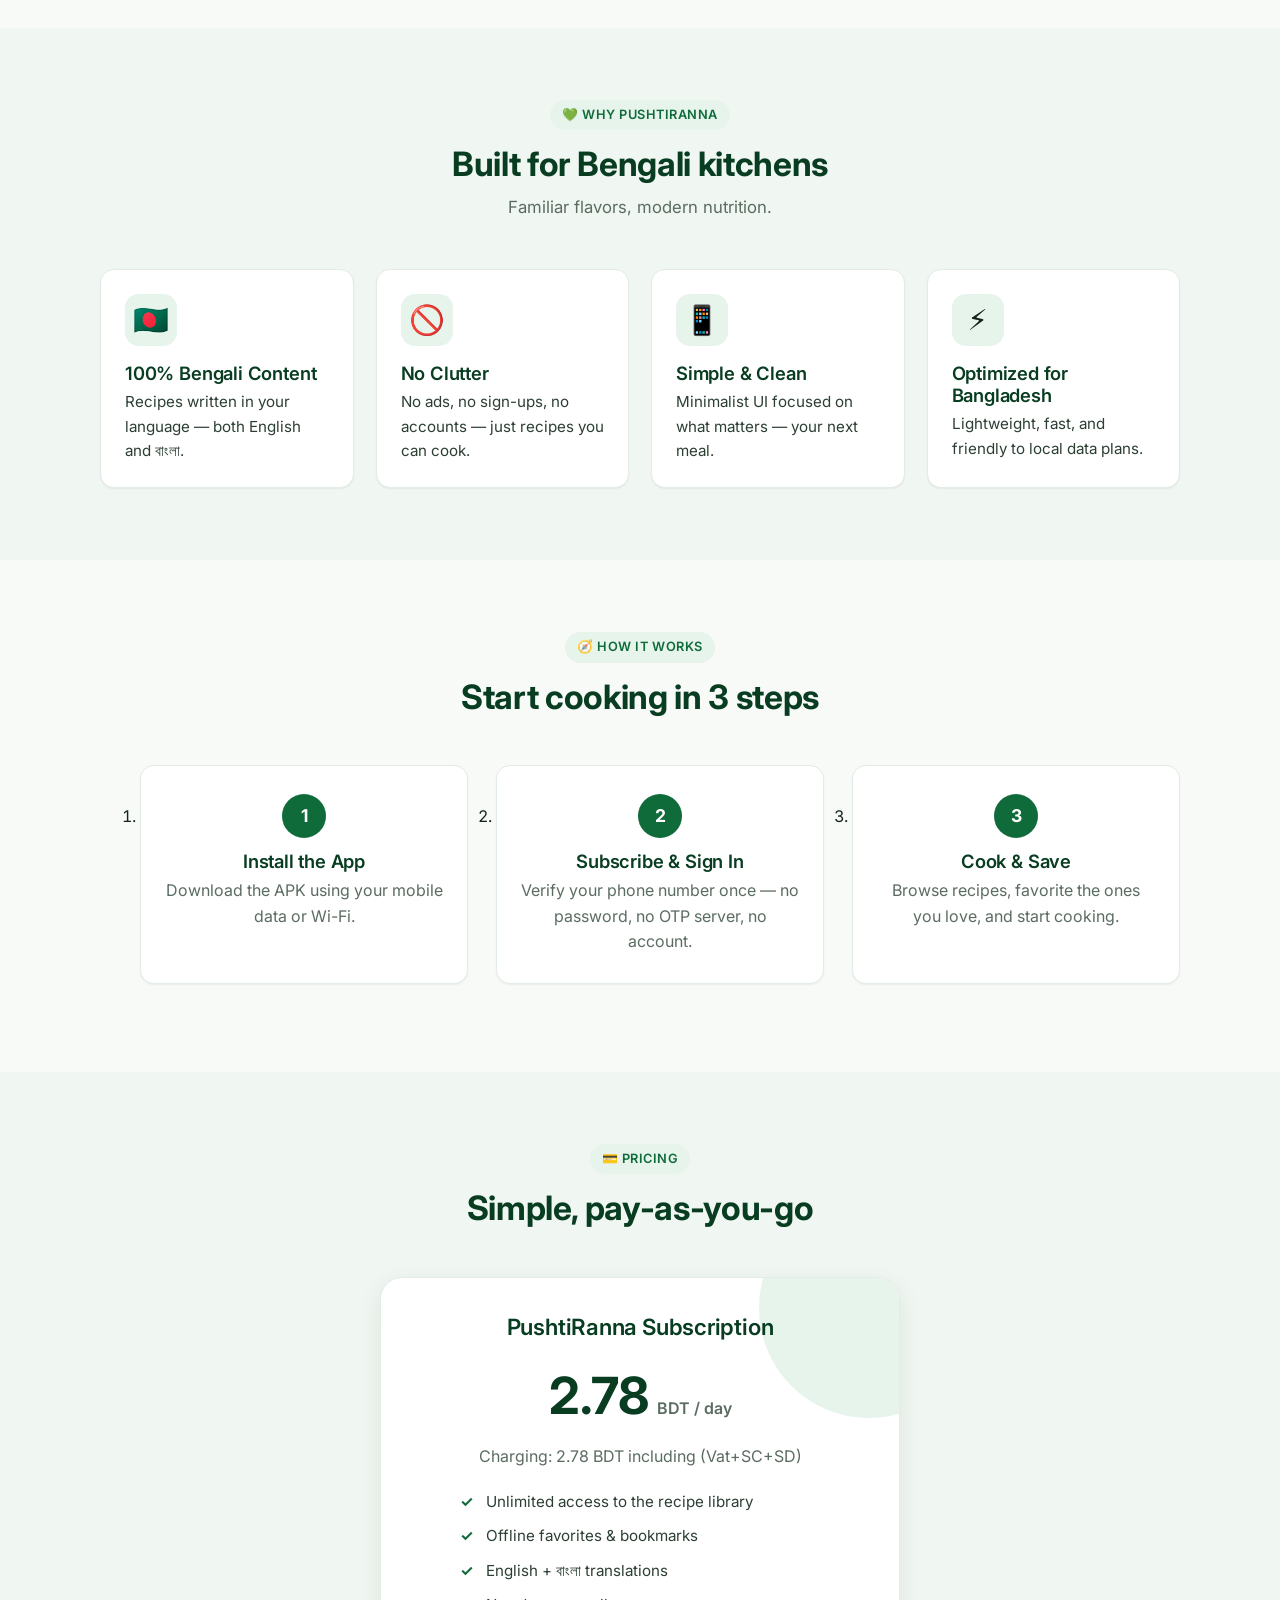
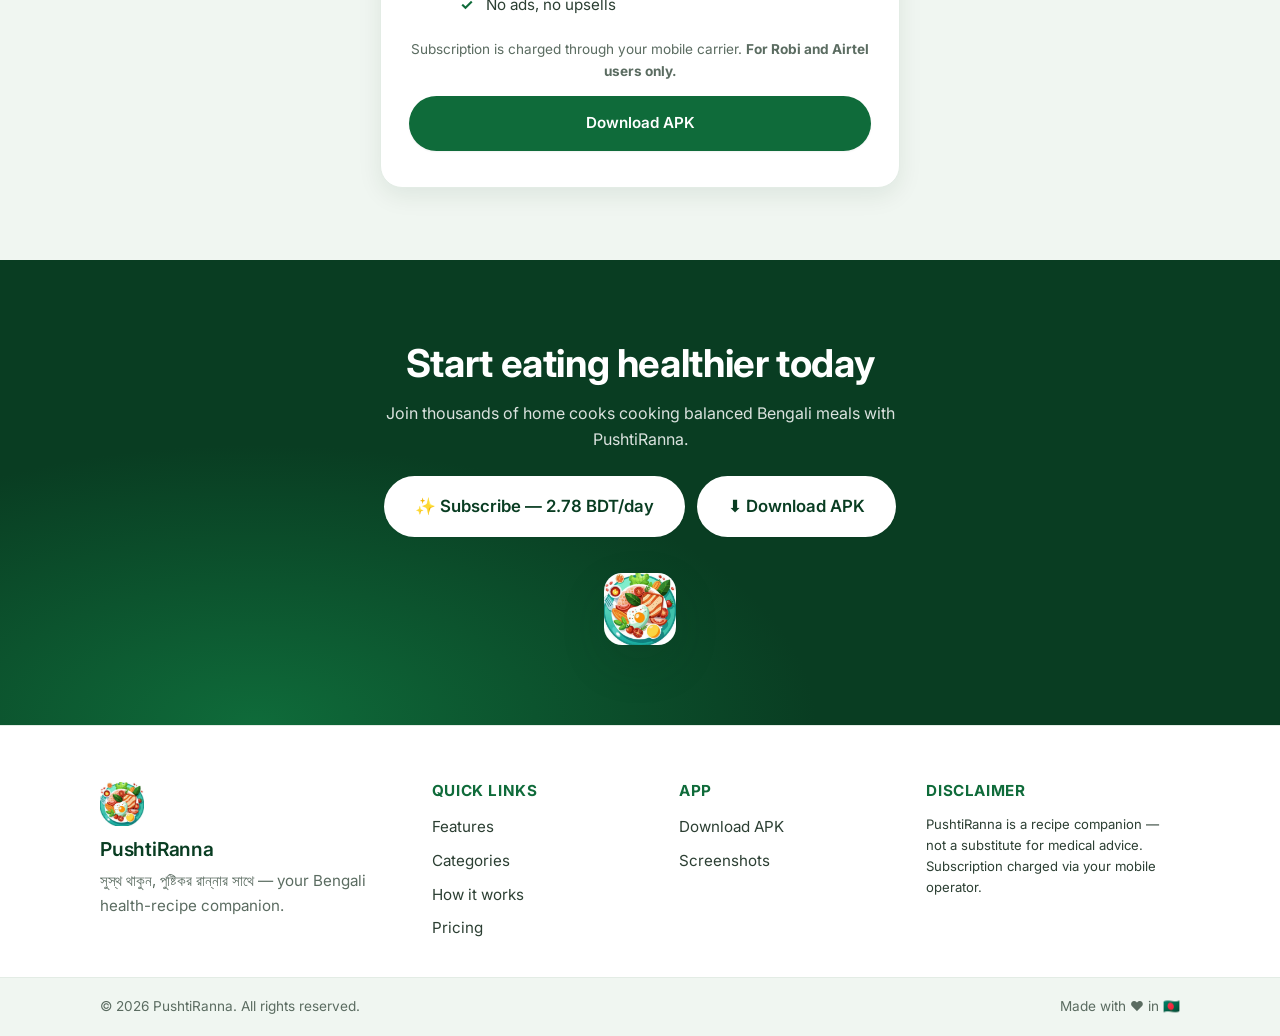
==== commit 8853172b: "Mobile-first landing: viewport-fit, safe-area, tap targets, bottom-sheet modal CSS (style.css): - Ad" ====
--- a/landing/index.html
+++ b/landing/index.html
@@ -2,10 +2,13 @@
 <html lang="en">
 <head>
   <meta charset="UTF-8">
-  <meta name="viewport" content="width=device-width, initial-scale=1.0">
+  <meta name="viewport" content="width=device-width, initial-scale=1.0, viewport-fit=cover">
   <meta name="description" content="PushtiRanna — a Bengali-first healthy recipe app. Discover balanced Bengali meals, mark favorites, and cook with confidence.">
   <meta name="theme-color" content="#0f6b3a">
   <meta name="theme-color" content="#0a1a12" media="(prefers-color-scheme: dark)">
+  <meta name="apple-mobile-web-app-capable" content="yes">
+  <meta name="apple-mobile-web-app-status-bar-style" content="black-translucent">
+  <meta name="format-detection" content="telephone=no">
   <script>
     // Apply theme before paint to avoid flash
     (function() {
--- a/landing/css/style.css
+++ b/landing/css/style.css
@@ -30,6 +30,16 @@
 
   --font-en: 'Inter', system-ui, -apple-system, Segoe UI, Roboto, sans-serif;
   --font-bn: 'Hind Siliguri', 'Inter', system-ui, sans-serif;
+
+  /* Mobile tap-target floor — Apple HIG / Material both call for ≥44px.
+     Used by nav toggle, theme toggle, modal close, chips. */
+  --tap-min: 44px;
+
+  /* Safe-area insets for notched phones (iOS, Android). Falls back to 0. */
+  --safe-top:    env(safe-area-inset-top, 0px);
+  --safe-bottom: env(safe-area-inset-bottom, 0px);
+  --safe-left:   env(safe-area-inset-left, 0px);
+  --safe-right:  env(safe-area-inset-right, 0px);
 
   /* CTA section — dedicated tokens so dark theme can keep dark fills
      and high-contrast white text regardless of accent palette flips. */
@@ -104,7 +114,12 @@
 
 /* ---------- Reset ---------- */
 *, *::before, *::after { box-sizing: border-box; }
-html { scroll-behavior: smooth; -webkit-text-size-adjust: 100%; }
+html {
+  scroll-behavior: smooth;
+  -webkit-text-size-adjust: 100%;
+  /* Anchor jumps land cleanly below the sticky header. */
+  scroll-padding-top: 80px;
+}
 body {
   margin: 0;
   font-family: var(--font-en);
@@ -113,12 +128,26 @@
   line-height: 1.6;
   font-size: 16px;
   -webkit-font-smoothing: antialiased;
+  /* Prevents accidental horizontal scroll on tiny phones when phone
+     mockups or oversized images overflow their containers. */
+  overflow-x: hidden;
 }
 img { max-width: 100%; display: block; }
 a { color: var(--green-700); text-decoration: none; }
 a:hover { text-decoration: underline; }
 button { font: inherit; cursor: pointer; }
 ul { padding: 0; margin: 0; list-style: none; }
+
+/* iOS Safari zooms the viewport when an input's font-size drops below
+   16px. Lock it to 16px for every form control. */
+input, select, textarea { font-size: 16px; }
+
+/* Honor reduced-data + reduced-motion in one place; small but worth
+   hiding non-essential hover transforms on touch devices so taps
+   don't trigger visual jank. */
+@media (hover: none) {
+  .card:hover, .cat-tile:hover, .btn:hover { transform: none; }
+}
 
 h1, h2, h3, h4 {
   color: var(--green-900);
@@ -148,6 +177,10 @@
   max-width: var(--container);
   margin: 0 auto;
   padding: 0 20px;
+  /* Don't let the side gutters overflow into the notch zone on
+     rotated phones; the safe-area values are 0 on non-notched devices. */
+  padding-left:  max(20px, calc(var(--safe-left)  + 12px));
+  padding-right: max(20px, calc(var(--safe-right) + 12px));
 }
 
 /* ---------- Buttons ---------- */
@@ -201,7 +234,9 @@
 /* ---------- Header ---------- */
 .site-header {
   position: sticky;
-  top: 0;
+  /* Leave the notch / camera cutout unobscured on iOS, fall back to 0
+     on other devices via env(). */
+  top: var(--safe-top);
   z-index: 50;
   background: color-mix(in srgb, var(--white) 92%, transparent);
   backdrop-filter: saturate(160%) blur(8px);
@@ -212,7 +247,9 @@
   display: flex;
   align-items: center;
   justify-content: space-between;
-  height: 64px;
+  /* Slightly shorter on mobile so the phone screen gets more room. */
+  height: 60px;
+  gap: 8px;
 }
 .brand {
   display: flex;
@@ -220,6 +257,11 @@
   gap: 10px;
   font-weight: 700;
   color: var(--green-900);
+  /* Make the brand a real tap target on mobile. */
+  padding: 8px 6px;
+  margin-left: -6px;
+  border-radius: 10px;
+  min-height: var(--tap-min);
 }
 .brand:hover { text-decoration: none; }
 .brand-mark { width: 32px; height: 32px; border-radius: 8px; object-fit: cover; }
@@ -241,10 +283,18 @@
   display: none;
   background: none;
   border: 0;
-  padding: 8px;
+  /* 44×44 hit area for the hamburger so thumbs don't miss it. */
+  min-width: var(--tap-min);
+  min-height: var(--tap-min);
+  padding: 10px;
   flex-direction: column;
+  align-items: center;
+  justify-content: center;
   gap: 5px;
-}
+  border-radius: 10px;
+  color: var(--green-900);
+}
+.nav-toggle:active { background: rgba(0, 0, 0, 0.05); }
 .nav-toggle span {
   display: block;
   width: 24px;
@@ -313,6 +363,13 @@
   flex-wrap: wrap;
   gap: 12px;
   margin-bottom: 16px;
+}
+/* On narrow phones the two CTAs stack to full-width buttons so the
+   user has a generous tap target and they line up with the rest of
+   the hero content. */
+@media (max-width: 480px) {
+  .hero-ctas { flex-direction: column; align-items: stretch; }
+  .hero-ctas .btn { width: 100%; padding: 14px 22px; min-height: var(--tap-min); }
 }
 .hero-meta {
   font-size: 0.9rem;
@@ -807,6 +864,17 @@
   margin: 36px auto 0;
   box-shadow: var(--shadow-lg);
 }
+.cta-row {
+  display: flex;
+  flex-wrap: wrap;
+  justify-content: center;
+  gap: 12px;
+  margin: 0 auto 16px;
+}
+@media (max-width: 480px) {
+  .cta-row { flex-direction: column; align-items: stretch; max-width: 360px; }
+  .cta-row .btn { width: 100%; min-height: var(--tap-min); }
+}
 
 /* ---------- Footer ---------- */
 .site-footer {
@@ -874,36 +942,76 @@
 @media (max-width: 960px) {
   .hero { padding: 48px 0 56px; }
   .hero-grid { grid-template-columns: 1fr; gap: 36px; }
-  .hero-art { order: -1; max-width: 220px; margin: 0 auto; }
+  .hero-art { order: -1; max-width: 240px; margin: 0 auto; }
   .grid-4 { grid-template-columns: repeat(2, 1fr); }
   .grid-3 { grid-template-columns: repeat(2, 1fr); }
   .steps { grid-template-columns: 1fr; }
   .footer-grid { grid-template-columns: 1fr 1fr; }
+  /* Tighter phones so the trio doesn't dominate the preview section. */
+  .phones-grid .phone-frame.phone-sm { max-width: 200px; }
+  /* Hide the second phone in the trio when the viewport can't give
+     all three enough vertical room. */
+  .phones-grid { gap: 20px; }
 }
 
 @media (max-width: 640px) {
   .nav-links {
     display: none;
-    position: absolute;
-    top: 64px;
+    position: fixed;
+    /* Sit right under the 60px header; safe-area keeps it below the
+       camera cutout on iOS Safari. */
+    top: calc(60px + var(--safe-top));
     left: 0;
     right: 0;
     background: var(--white);
     border-bottom: 1px solid var(--line);
     flex-direction: column;
     align-items: stretch;
-    padding: 14px 20px;
-    gap: 12px;
+    padding: 16px 20px max(20px, var(--safe-bottom));
+    padding-left:  max(20px, calc(var(--safe-left)  + 12px));
+    padding-right: max(20px, calc(var(--safe-right) + 12px));
+    gap: 10px;
     box-shadow: var(--shadow);
+    /* Fill the rest of the viewport with the same color so the menu
+       doesn't expose the page beneath on tall phones. */
+    max-height: calc(100vh - 60px);
+    overflow-y: auto;
+    -webkit-overflow-scrolling: touch;
+    animation: nav-drop .18s ease;
+  }
+  @keyframes nav-drop {
+    from { opacity: 0; transform: translateY(-6px); }
+    to   { opacity: 1; transform: translateY(0); }
   }
   .nav-links.is-open { display: flex; }
-  .nav-links a { padding: 10px 4px; }
+  .nav-links a {
+    padding: 14px 8px;
+    min-height: var(--tap-min);
+    display: flex;
+    align-items: center;
+    border-radius: 10px;
+  }
+  .nav-links a:active { background: rgba(0, 0, 0, 0.05); }
   .nav-toggle { display: flex; }
+
+  /* The Subscribe button needs to read as a primary CTA even when the
+     rest of the menu is "list-like". */
+  .nav-links .subscribe-btn {
+    margin-top: 6px;
+    justify-content: center;
+    padding: 14px 22px;
+    min-height: var(--tap-min);
+  }
 
   /* User-menu trigger stays inline so the caret still toggles; the
      panel becomes a static, full-width block underneath it. */
   .user-menu { width: 100%; }
-  .user-menu-trigger { width: 100%; justify-content: flex-start; }
+  .user-menu-trigger {
+    width: 100%;
+    justify-content: flex-start;
+    min-height: var(--tap-min);
+    padding: 12px 14px;
+  }
   .user-menu-panel {
     position: static;
     width: 100%;
@@ -916,13 +1024,46 @@
     display: none;
   }
   .user-menu-panel.is-open { display: flex; }
+  .user-menu-item { padding: 14px 12px; min-height: var(--tap-min); }
+
+  /* Cards get a softer, tap-friendly look on mobile */
+  .card { padding: 20px; border-radius: 16px; }
+  .cat-tile .cat-meta { padding: 16px 18px 20px; }
 
   .grid-3, .grid-4 { grid-template-columns: 1fr; }
-  .phones-grid { grid-template-columns: 1fr; gap: 28px; }
+  /* On small phones the trio of phones becomes a horizontal scroll
+     gallery so the user can swipe through them without losing the
+     preview metaphor. */
+  .phones-grid {
+    grid-template-columns: none;
+    display: flex;
+    flex-wrap: nowrap;
+    overflow-x: auto;
+    gap: 18px;
+    margin: 0 -20px;
+    padding: 4px 20px 16px;
+    scroll-snap-type: x mandatory;
+    -webkit-overflow-scrolling: touch;
+  }
+  .phones-grid > * {
+    flex: 0 0 70%;
+    max-width: 240px;
+    scroll-snap-align: center;
+  }
   .footer-grid { grid-template-columns: 1fr; }
-  .footer-bottom-row { flex-direction: column; }
-  h1 { font-size: 2rem; }
+  .footer-bottom-row { flex-direction: column; text-align: center; }
+  h1 { font-size: clamp(1.85rem, 7vw, 2.2rem); }
+  .hero h1 .bn { font-size: 0.95em; }
+  .hero h1 .en { font-size: 0.72em; }
+  .lede { font-size: 1rem; }
   .section { padding: 56px 0; }
+  .section-head { margin-bottom: 36px; }
+  .price-line { padding: 14px 16px; }
+  .pricing-card { padding: 28px 22px; }
+  .price .amount { font-size: 2.6rem; }
+  /* Reduce overscroll bounce on iOS so the page doesn't show a
+     blank bar above the sticky header. */
+  body { overscroll-behavior-y: none; }
 }
 
 /* ---------- Reduced motion ---------- */
@@ -1442,11 +1583,42 @@
 /* Lock body scroll when modal open */
 body.modal-open { overflow: hidden; }
 
+/* Same lock for the mobile nav sheet — only meaningful on small
+   viewports because the desktop nav doesn't use `.is-open`. */
+body.nav-open { overflow: hidden; }
+
 @media (max-width: 480px) {
-  .modal-card { padding: 24px 20px 18px; border-radius: 16px; }
+  /* Bottom-sheet on phones: full-bleed, rounded top corners only,
+     pinned to the bottom edge so the user's thumb can reach the
+     primary CTA without stretching. */
+  .modal { padding: 0; align-items: flex-end; }
+  .modal-card {
+    padding: 28px 22px max(22px, var(--safe-bottom));
+    padding-left:  max(22px, calc(var(--safe-left)  + 14px));
+    padding-right: max(22px, calc(var(--safe-right) + 14px));
+    border-radius: 22px 22px 0 0;
+    width: 100%;
+    max-height: calc(100vh - 24px);
+    animation: sheet-up .28s cubic-bezier(.2,.7,.3,1.1);
+  }
+  @keyframes sheet-up {
+    from { transform: translateY(100%); }
+    to   { transform: translateY(0); }
+  }
+  .modal-close {
+    /* 44×44 close button sits flush with the top-right of the sheet. */
+    width: var(--tap-min);
+    height: var(--tap-min);
+    top: 8px;
+    right: 8px;
+  }
   .modal-head h2 { font-size: 1.25rem; }
-  .otp-cell { font-size: 1.25rem; }
+  /* OTP cells: slightly larger for big-finger input but not so big
+     they push the grid to wrap. */
+  .otp-cell { font-size: 1.35rem; }
   .otp-grid { gap: 6px; }
+  /* Full-bleed buttons inside the sheet so thumbs always land cleanly. */
+  .modal-card .btn-block { min-height: var(--tap-min); padding: 14px 20px; }
 }
 
 @media (prefers-reduced-motion: reduce) {
@@ -1464,8 +1636,9 @@
   display: inline-flex;
   align-items: center;
   justify-content: center;
-  width: 36px;
-  height: 36px;
+  /* Mobile-friendly hit area; the visual circle stays at 36px. */
+  width: var(--tap-min);
+  height: var(--tap-min);
   border: 1px solid var(--line);
   border-radius: 50%;
   background: transparent;
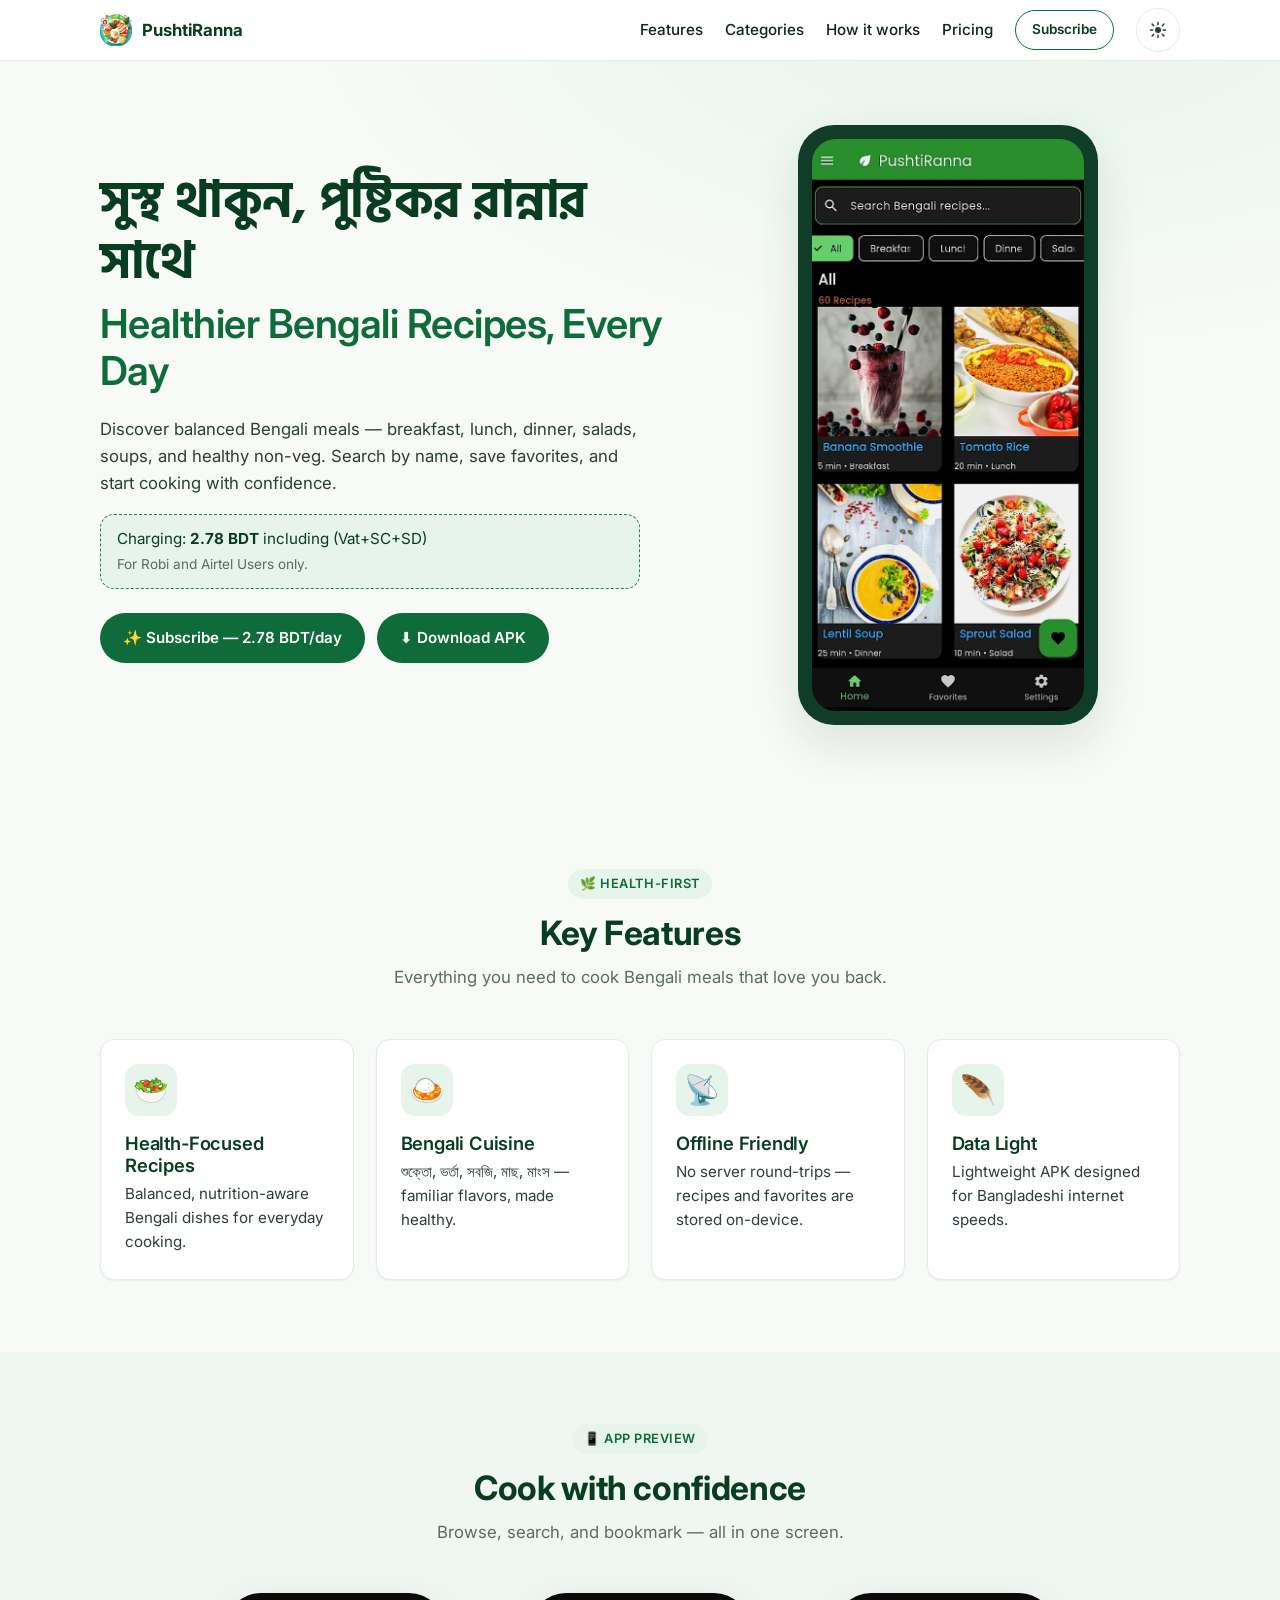
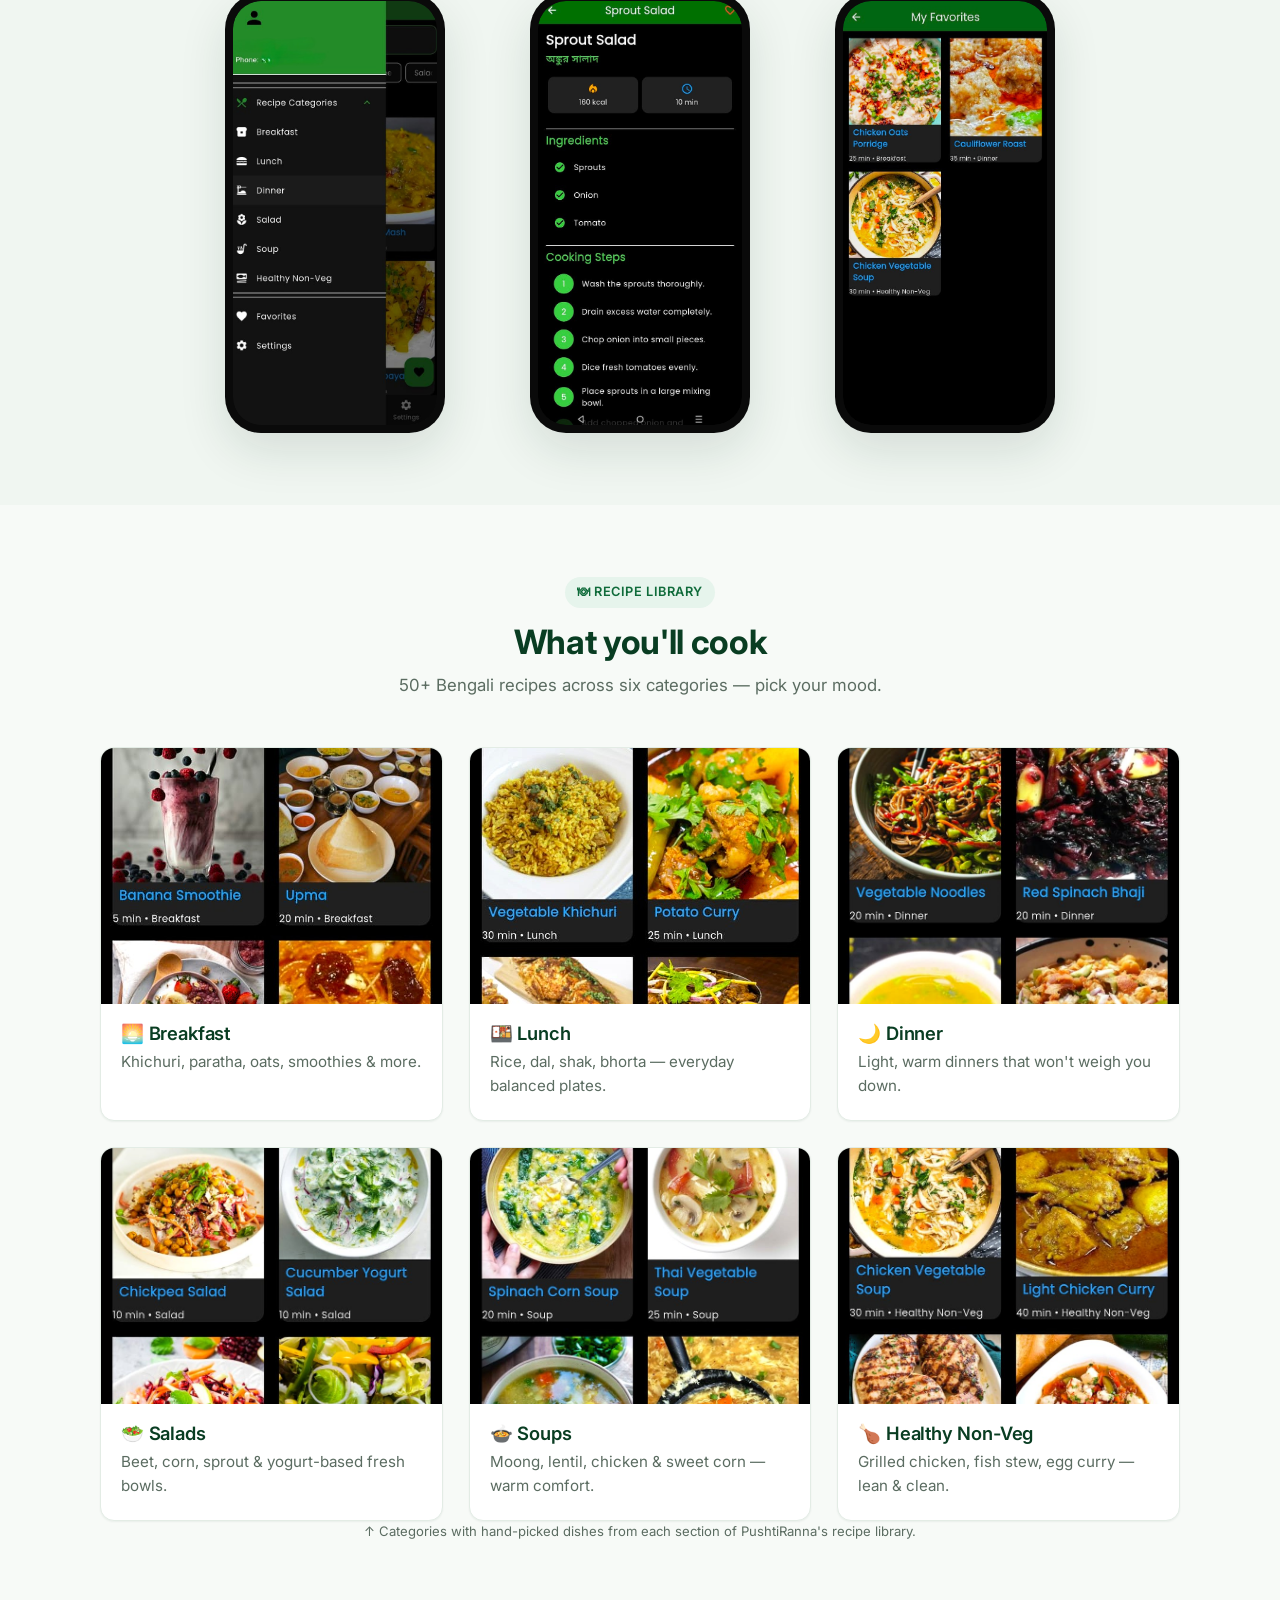
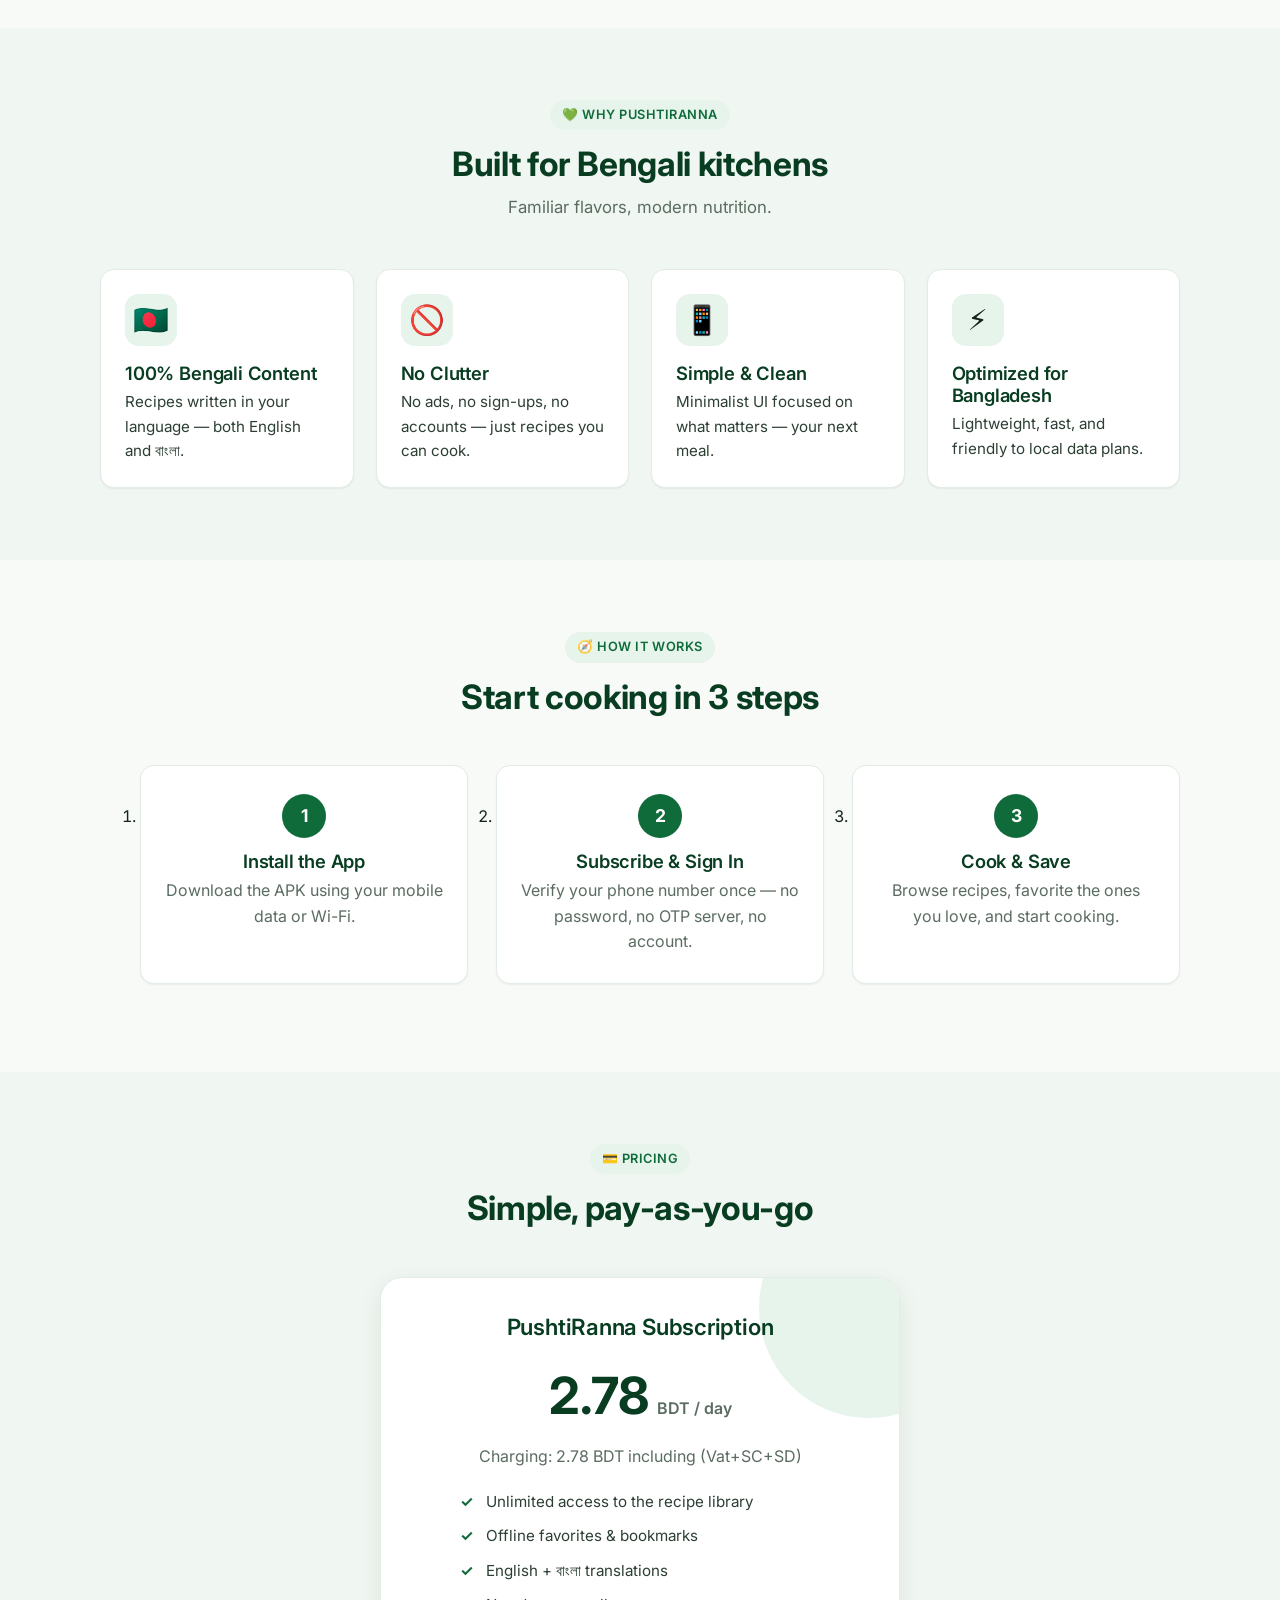
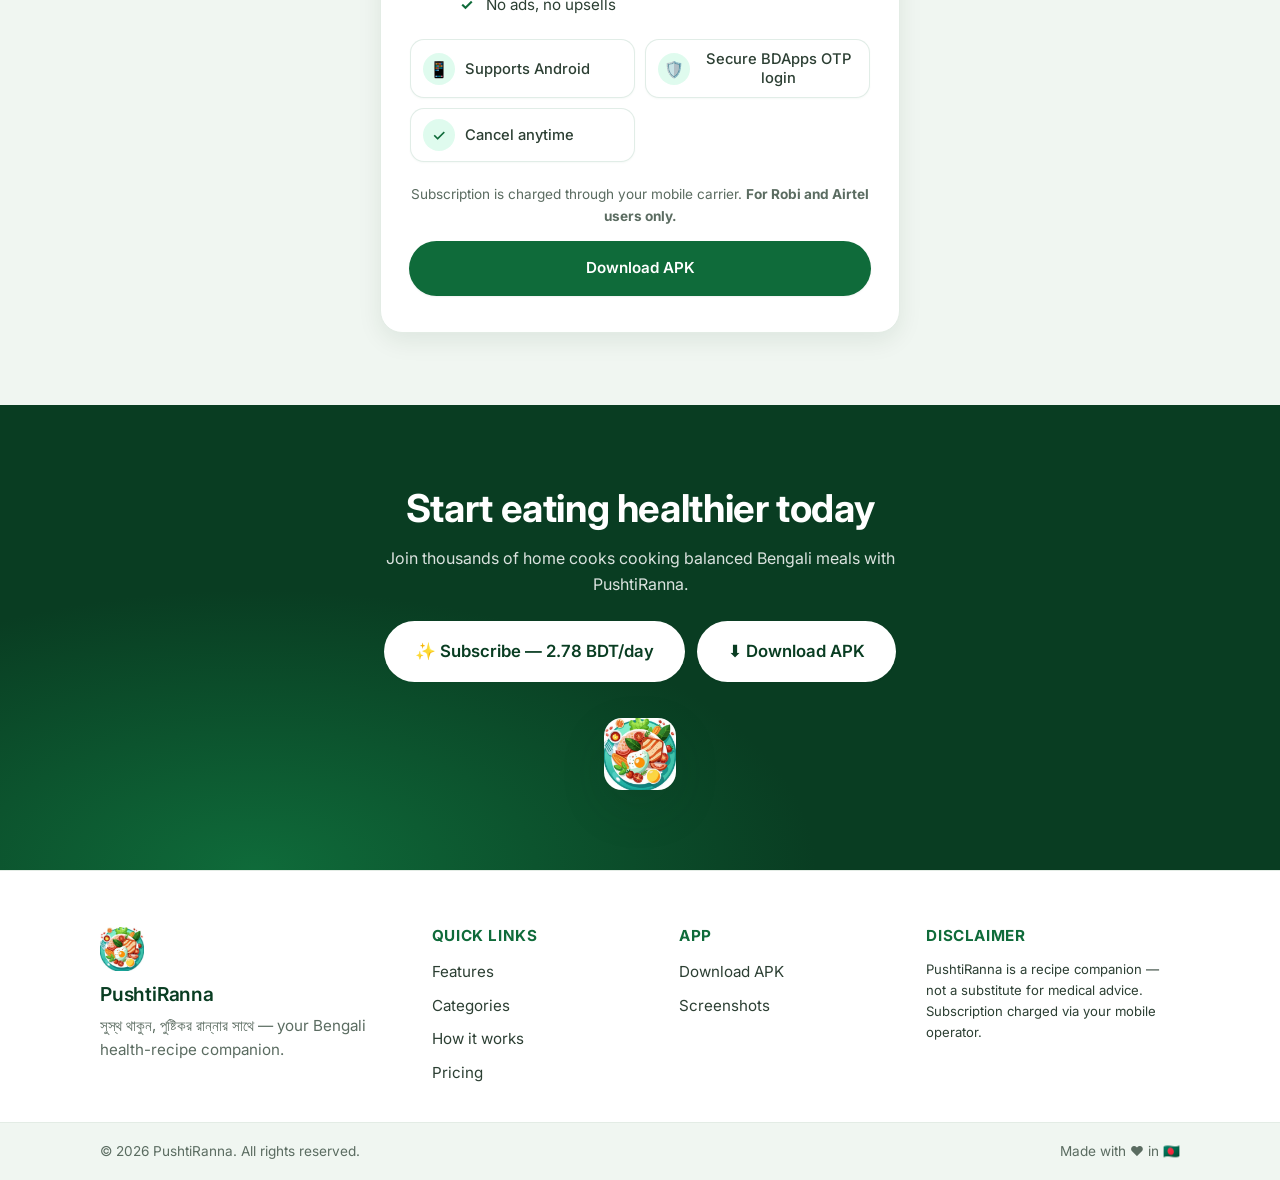
==== commit ec3d3987: "Add app-highlights pills (Supports Android, Secure BDApps OTP login, Cancel anytime) to pricing card" ====
--- a/landing/index.html
+++ b/landing/index.html
@@ -409,6 +409,26 @@
           <li>English + বাংলা translations</li>
           <li>No ads, no upsells</li>
         </ul>
+
+        <!-- ============== APP HIGHLIGHTS ============== -->
+        <!-- Three quick-glance promises rendered as rounded white pills
+             with a green circular icon. Keeps the same vocabulary as
+             the screenshot — short, scannable, icon + label. -->
+        <ul class="feature-pills" aria-label="App highlights">
+          <li>
+            <span class="feature-pill-ico" aria-hidden="true">📱</span>
+            <span>Supports Android</span>
+          </li>
+          <li>
+            <span class="feature-pill-ico" aria-hidden="true">🛡️</span>
+            <span>Secure BDApps OTP login</span>
+          </li>
+          <li>
+            <span class="feature-pill-ico" aria-hidden="true">✓</span>
+            <span>Cancel anytime</span>
+          </li>
+        </ul>
+
         <p class="disclaimer">
           Subscription is charged through your mobile carrier.
           <strong>For Robi and Airtel users only.</strong>
--- a/landing/css/style.css
+++ b/landing/css/style.css
@@ -832,6 +832,53 @@
   top: 0;
   color: var(--green-700);
   font-weight: 700;
+}
+
+/* ============== FEATURE PILLS (pricing card) ============== */
+/* Three rounded white pills with a green circular emoji icon on the
+   left. 2-column on desktop, 1-column on narrow phones. Lives inside
+   the pricing card to keep the marketing message close to the price
+   and the Download button. */
+.feature-pills {
+  list-style: none;
+  margin: 18px auto 22px;
+  padding: 0;
+  max-width: 460px;
+  display: grid;
+  grid-template-columns: repeat(2, minmax(0, 1fr));
+  gap: 10px;
+}
+.feature-pills li {
+  display: flex;
+  align-items: center;
+  gap: 10px;
+  background: #ffffff;
+  border: 1px solid rgba(15, 107, 58, 0.12);
+  border-radius: 14px;
+  padding: 10px 12px;
+  color: var(--ink-700);
+  font-size: 0.92rem;
+  font-weight: 500;
+  line-height: 1.25;
+  box-shadow: 0 1px 2px rgba(15, 107, 58, 0.04);
+}
+.feature-pills .feature-pill-ico {
+  flex: 0 0 32px;
+  width: 32px;
+  height: 32px;
+  display: inline-flex;
+  align-items: center;
+  justify-content: center;
+  background: rgba(31, 230, 132, 0.14);
+  color: var(--green-700);
+  border-radius: 999px;
+  font-size: 1rem;
+  line-height: 1;
+}
+@media (max-width: 480px) {
+  .feature-pills {
+    grid-template-columns: 1fr;
+  }
 }
 .disclaimer {
   font-size: 0.85rem;
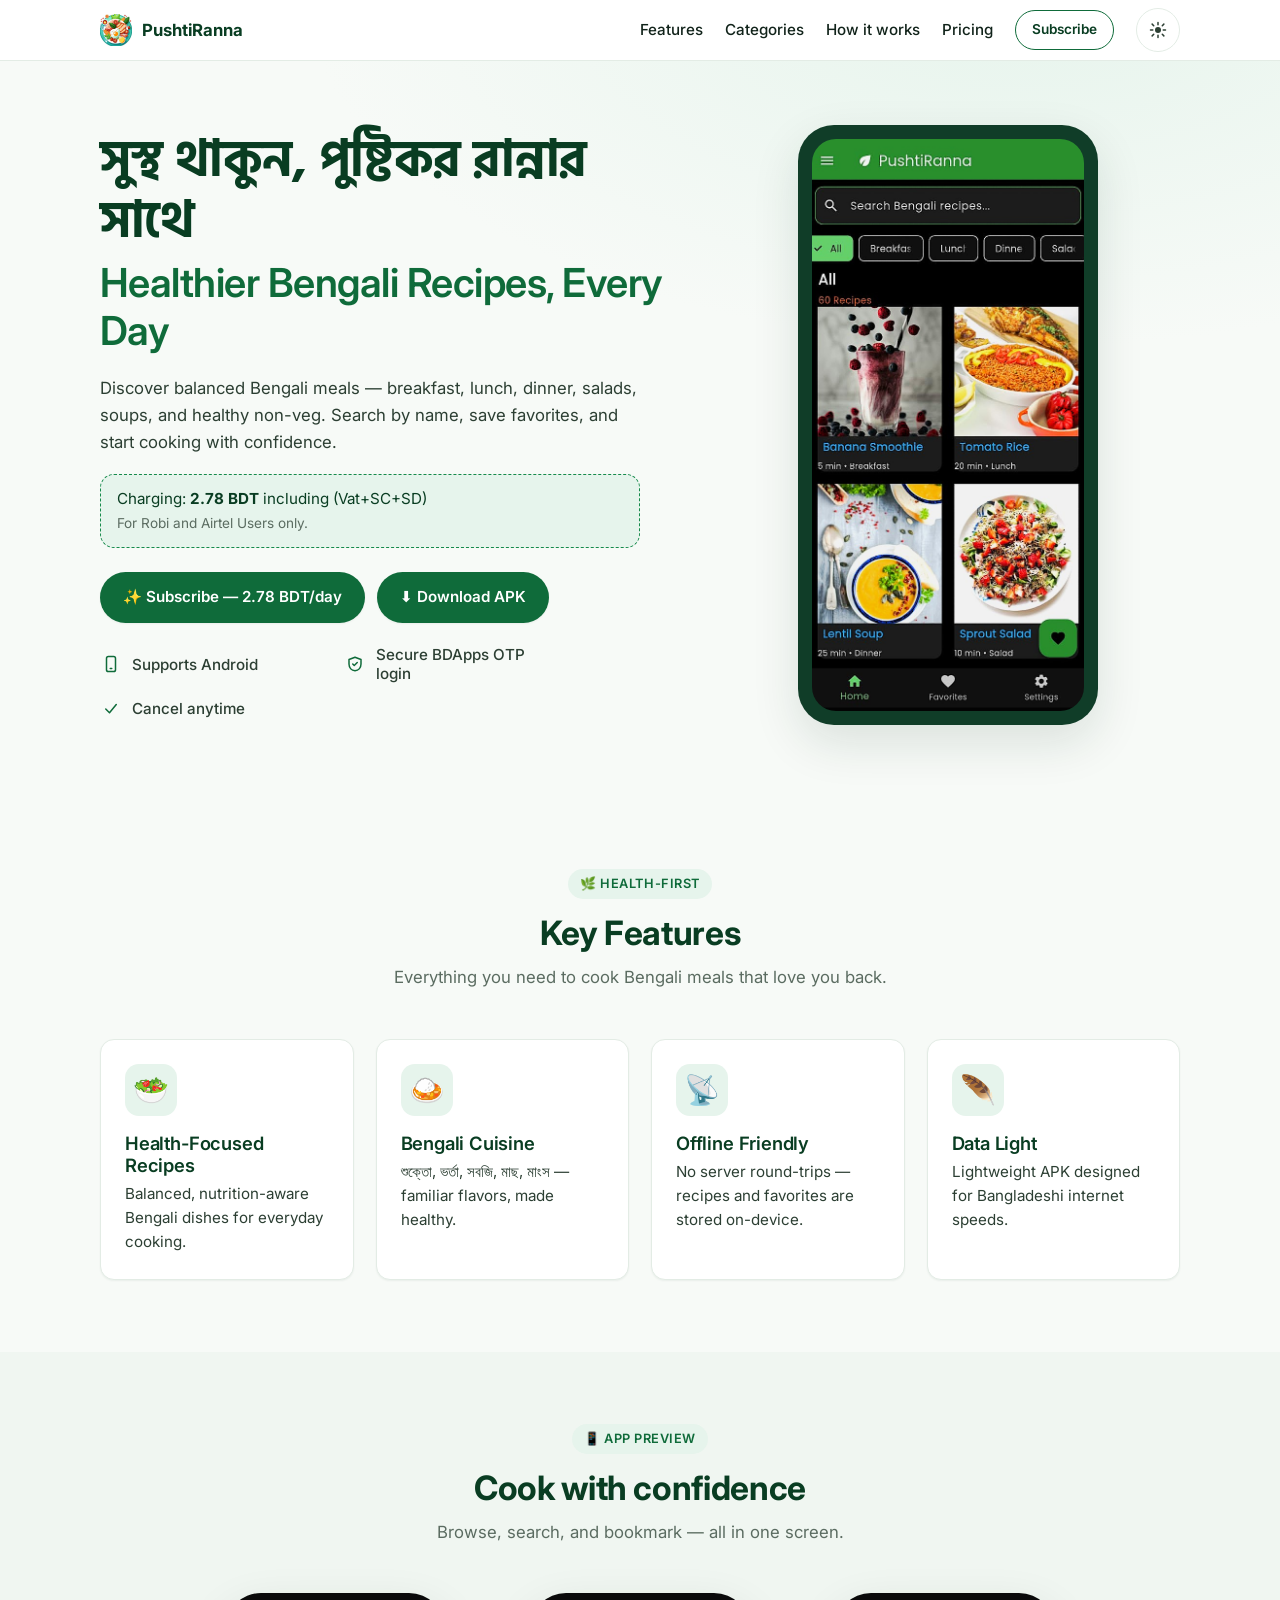
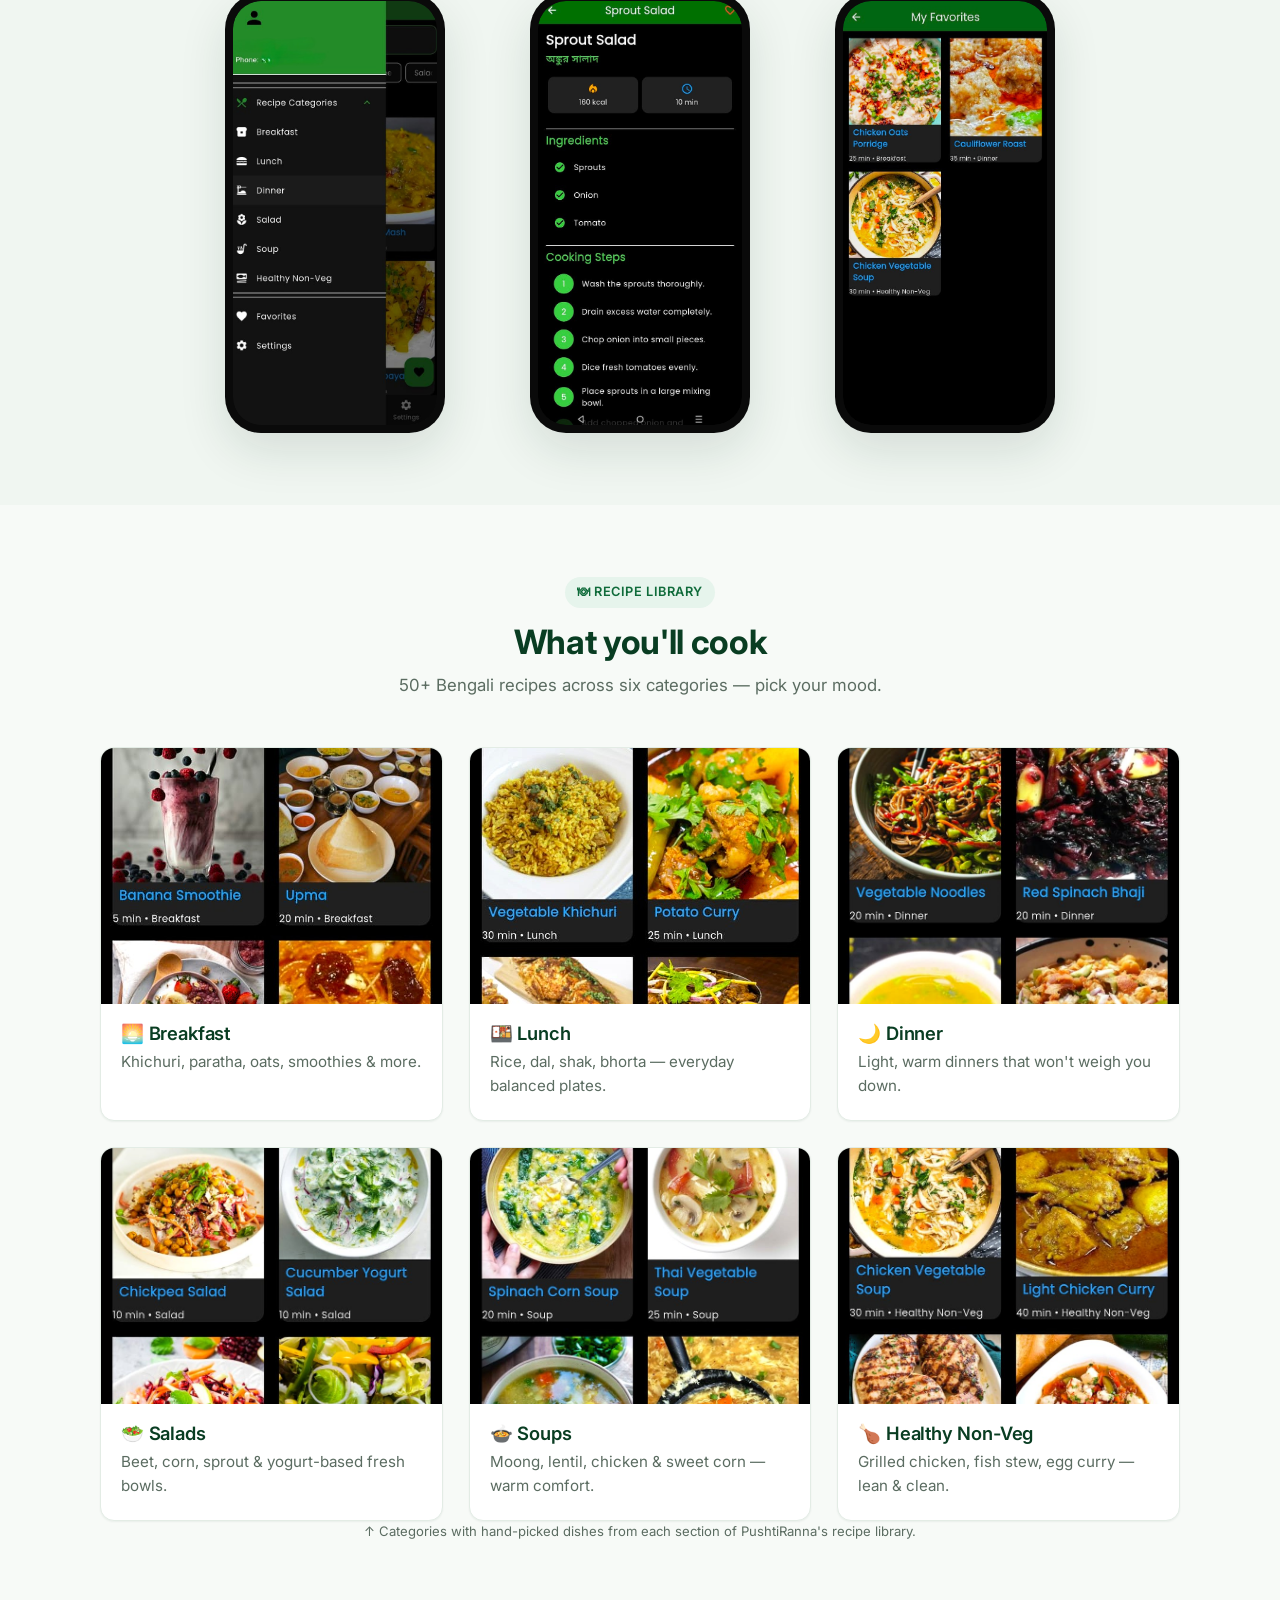
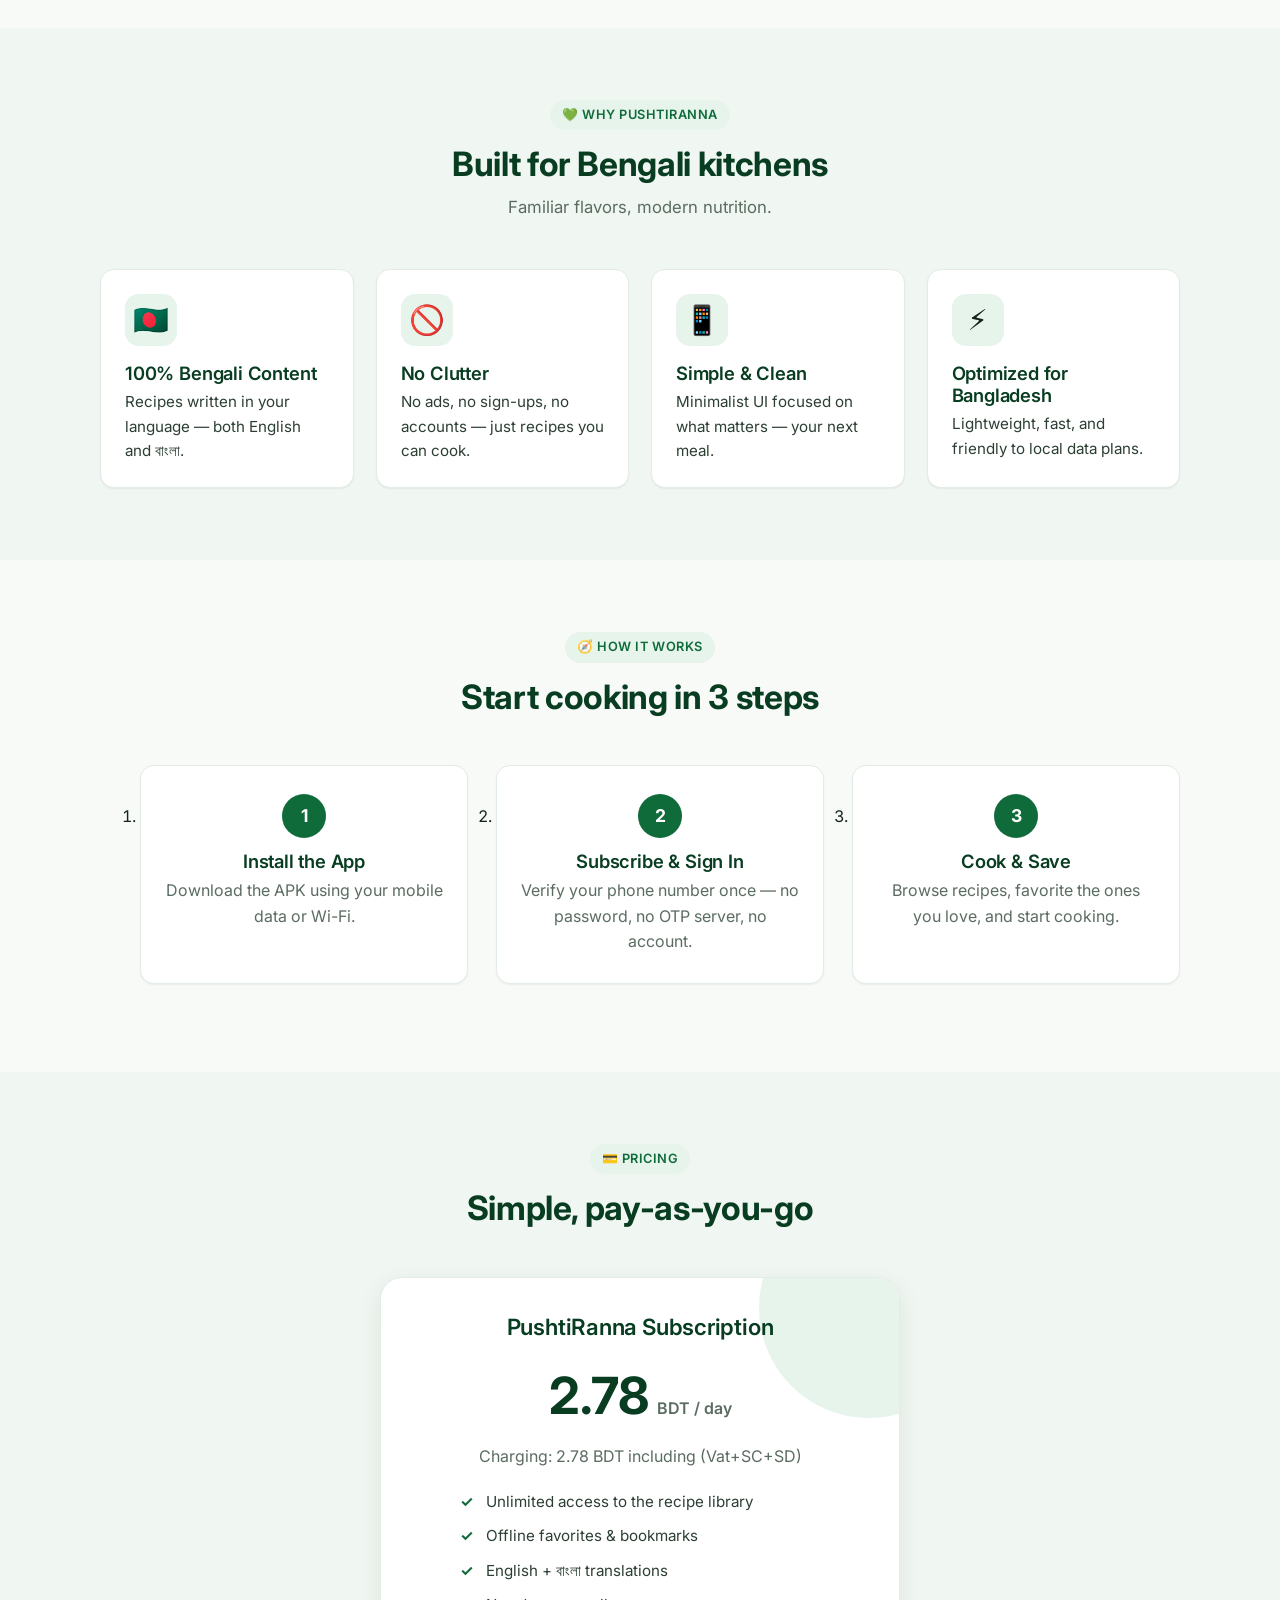
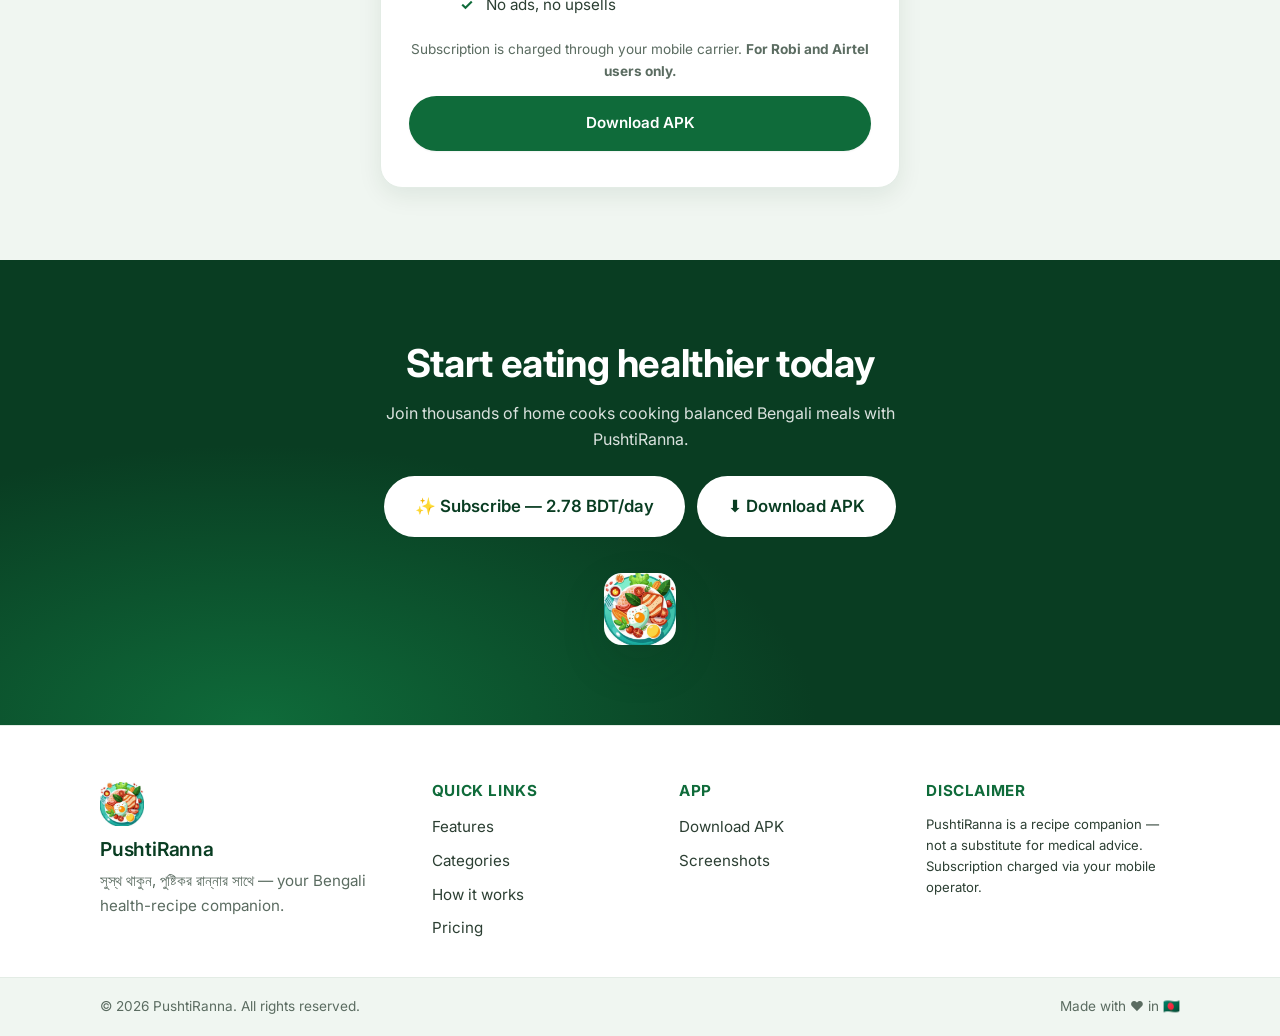
==== commit a764b2b8: "Move app-highlights from pricing card to under hero CTAs" ====
--- a/landing/index.html
+++ b/landing/index.html
@@ -155,6 +155,40 @@
             ⬇ Download APK
           </a>
         </div>
+
+        <!-- ============== APP HIGHLIGHTS (hero) ============== -->
+        <!-- Three short promises shown right under the hero CTAs. No
+             pill background — just a flat coloured icon and label, so
+             they read like the inline trust-signal row used by the
+             reference design. -->
+        <ul class="hero-highlights" aria-label="App highlights">
+          <li>
+            <span class="hero-highlights-ico" aria-hidden="true">
+              <svg viewBox="0 0 24 24" width="18" height="18" fill="none" stroke="currentColor" stroke-width="2" stroke-linecap="round" stroke-linejoin="round">
+                <rect x="6" y="2" width="12" height="20" rx="2.5" ry="2.5"/>
+                <path d="M11 18h2"/>
+              </svg>
+            </span>
+            <span>Supports Android</span>
+          </li>
+          <li>
+            <span class="hero-highlights-ico" aria-hidden="true">
+              <svg viewBox="0 0 24 24" width="18" height="18" fill="none" stroke="currentColor" stroke-width="2" stroke-linecap="round" stroke-linejoin="round">
+                <path d="M12 3l8 3v6c0 5-3.5 8.5-8 9-4.5-.5-8-4-8-9V6l8-3z"/>
+                <path d="M9 12l2 2 4-4"/>
+              </svg>
+            </span>
+            <span>Secure BDApps OTP login</span>
+          </li>
+          <li>
+            <span class="hero-highlights-ico" aria-hidden="true">
+              <svg viewBox="0 0 24 24" width="18" height="18" fill="none" stroke="currentColor" stroke-width="2" stroke-linecap="round" stroke-linejoin="round">
+                <path d="M5 12l5 5 9-11"/>
+              </svg>
+            </span>
+            <span>Cancel anytime</span>
+          </li>
+        </ul>
       </div>
 
       <div class="hero-art" aria-hidden="true">
@@ -410,25 +444,6 @@
           <li>No ads, no upsells</li>
         </ul>
 
-        <!-- ============== APP HIGHLIGHTS ============== -->
-        <!-- Three quick-glance promises rendered as rounded white pills
-             with a green circular icon. Keeps the same vocabulary as
-             the screenshot — short, scannable, icon + label. -->
-        <ul class="feature-pills" aria-label="App highlights">
-          <li>
-            <span class="feature-pill-ico" aria-hidden="true">📱</span>
-            <span>Supports Android</span>
-          </li>
-          <li>
-            <span class="feature-pill-ico" aria-hidden="true">🛡️</span>
-            <span>Secure BDApps OTP login</span>
-          </li>
-          <li>
-            <span class="feature-pill-ico" aria-hidden="true">✓</span>
-            <span>Cancel anytime</span>
-          </li>
-        </ul>
-
         <p class="disclaimer">
           Subscription is charged through your mobile carrier.
           <strong>For Robi and Airtel users only.</strong>
--- a/landing/css/style.css
+++ b/landing/css/style.css
@@ -834,50 +834,44 @@
   font-weight: 700;
 }
 
-/* ============== FEATURE PILLS (pricing card) ============== */
-/* Three rounded white pills with a green circular emoji icon on the
-   left. 2-column on desktop, 1-column on narrow phones. Lives inside
-   the pricing card to keep the marketing message close to the price
-   and the Download button. */
-.feature-pills {
+/* ============== HERO HIGHLIGHTS ============== */
+/* Three short trust-signal items rendered right under the hero CTAs.
+   No pill backgrounds — just a flat coloured icon and label, so they
+   read as an inline promise row rather than a card list. Two columns
+   on desktop, wrapping to two rows; collapses to a single column on
+   very narrow screens. */
+.hero-highlights {
   list-style: none;
-  margin: 18px auto 22px;
+  margin: 22px 0 0;
   padding: 0;
-  max-width: 460px;
   display: grid;
   grid-template-columns: repeat(2, minmax(0, 1fr));
+  gap: 14px 28px;
+  max-width: 460px;
+}
+.hero-highlights li {
+  display: flex;
+  align-items: center;
   gap: 10px;
-}
-.feature-pills li {
-  display: flex;
-  align-items: center;
-  gap: 10px;
-  background: #ffffff;
-  border: 1px solid rgba(15, 107, 58, 0.12);
-  border-radius: 14px;
-  padding: 10px 12px;
   color: var(--ink-700);
-  font-size: 0.92rem;
+  font-size: 0.95rem;
   font-weight: 500;
-  line-height: 1.25;
-  box-shadow: 0 1px 2px rgba(15, 107, 58, 0.04);
-}
-.feature-pills .feature-pill-ico {
-  flex: 0 0 32px;
-  width: 32px;
-  height: 32px;
+  line-height: 1.3;
+}
+.hero-highlights-ico {
+  flex: 0 0 22px;
+  width: 22px;
+  height: 22px;
   display: inline-flex;
   align-items: center;
   justify-content: center;
-  background: rgba(31, 230, 132, 0.14);
   color: var(--green-700);
-  border-radius: 999px;
-  font-size: 1rem;
-  line-height: 1;
-}
+}
+.hero-highlights-ico svg { display: block; }
 @media (max-width: 480px) {
-  .feature-pills {
+  .hero-highlights {
     grid-template-columns: 1fr;
+    gap: 10px;
   }
 }
 .disclaimer {
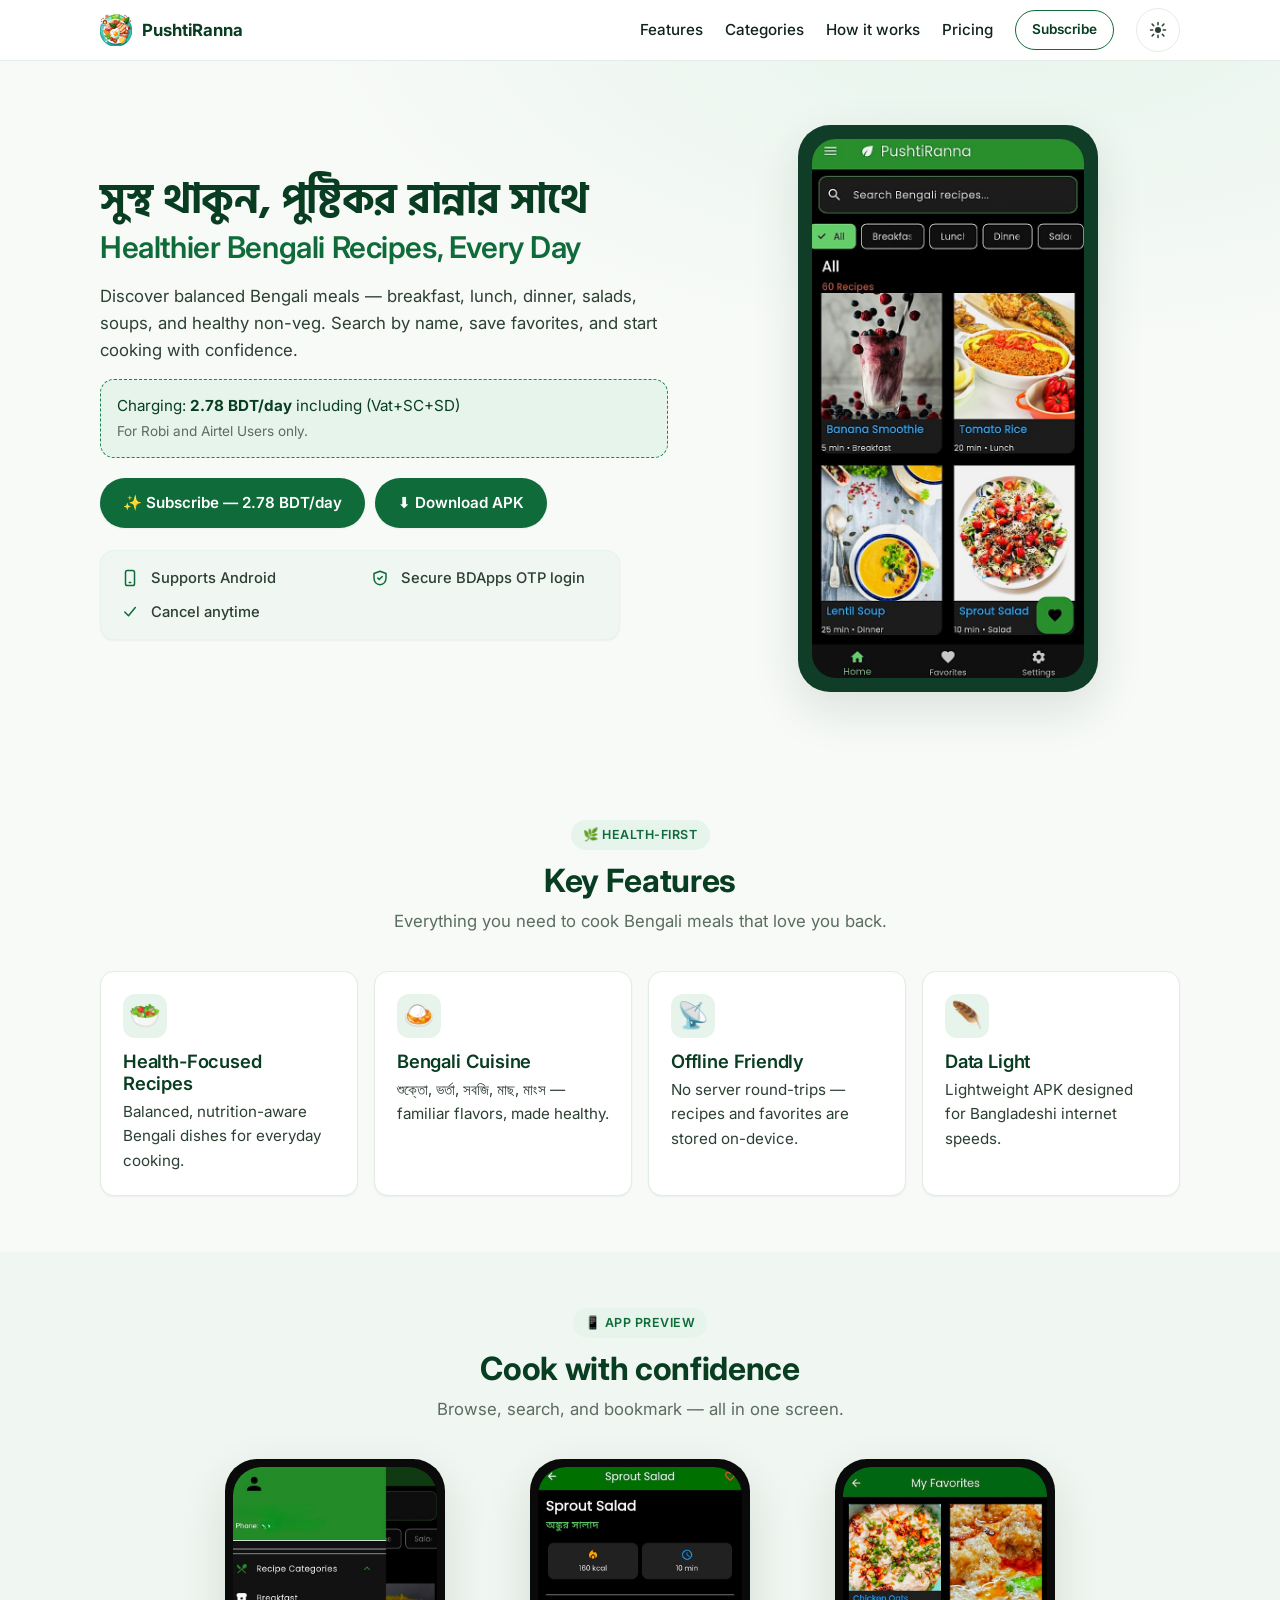
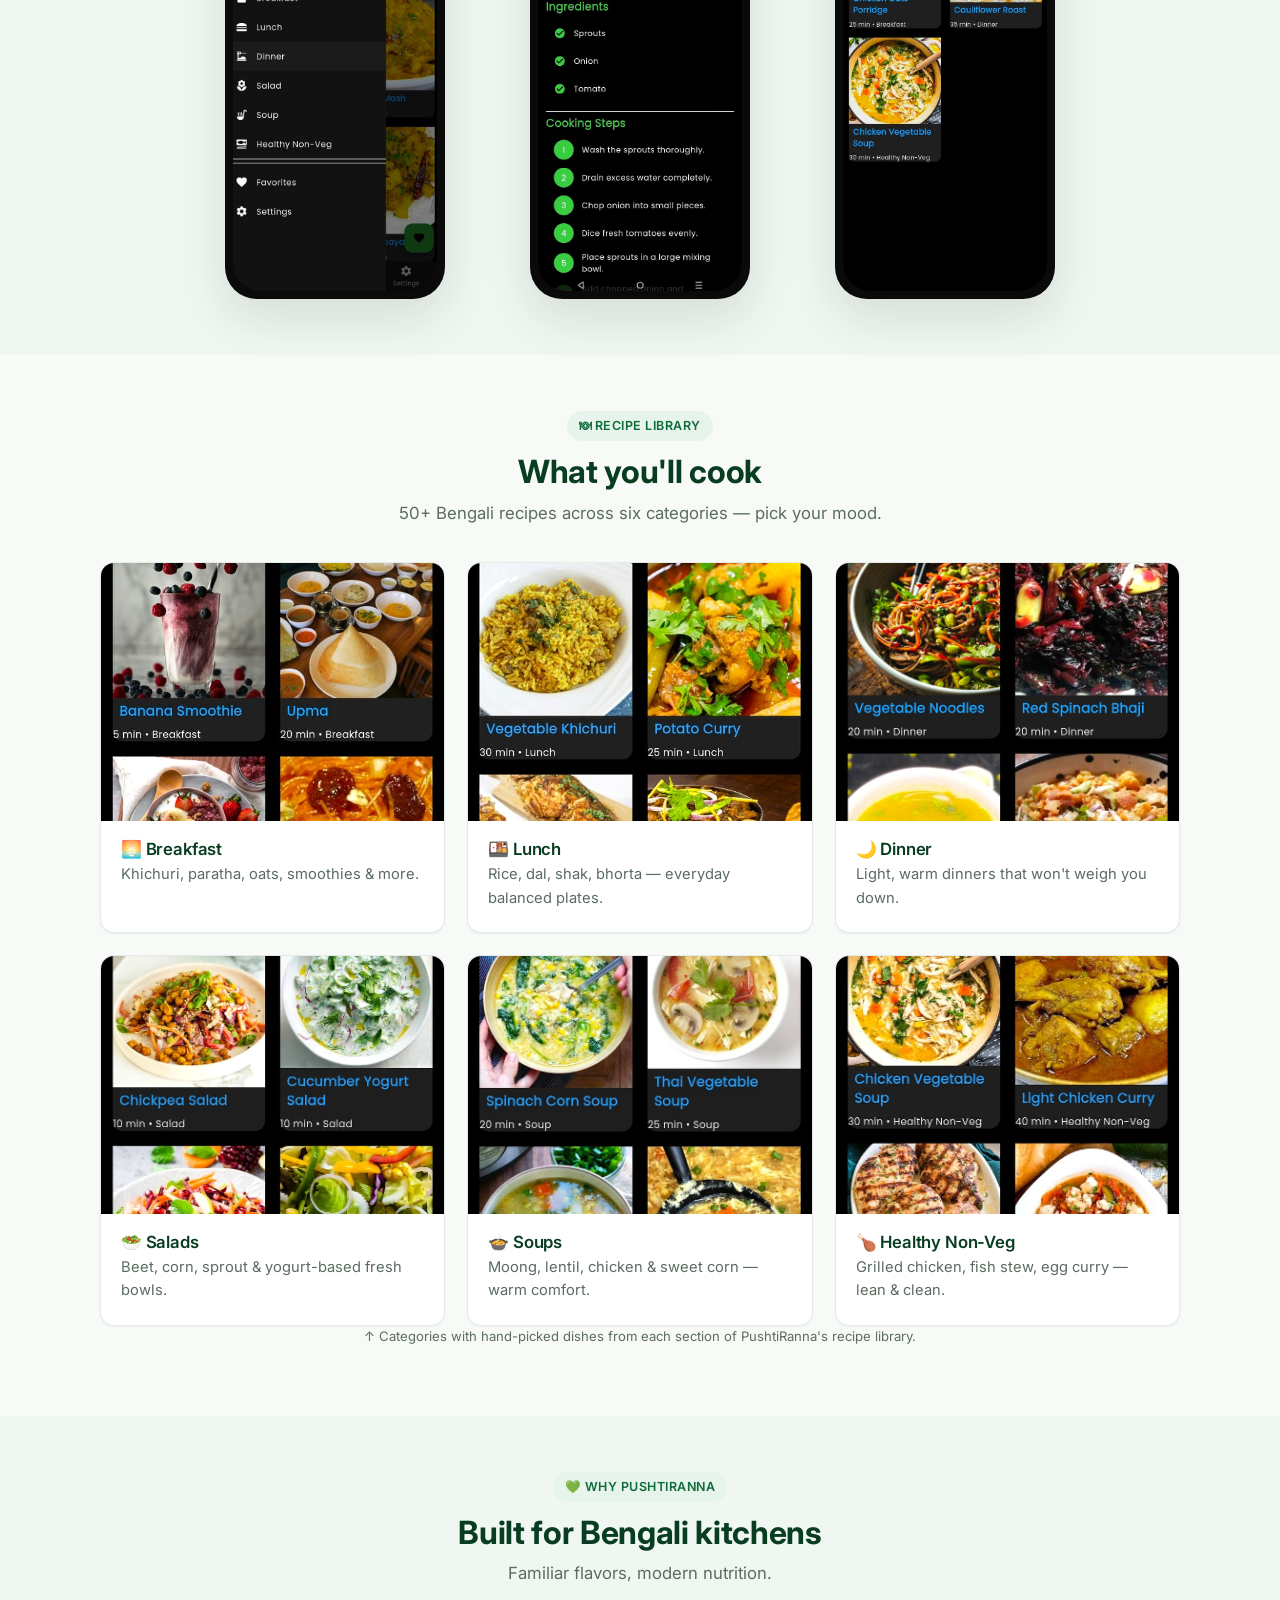
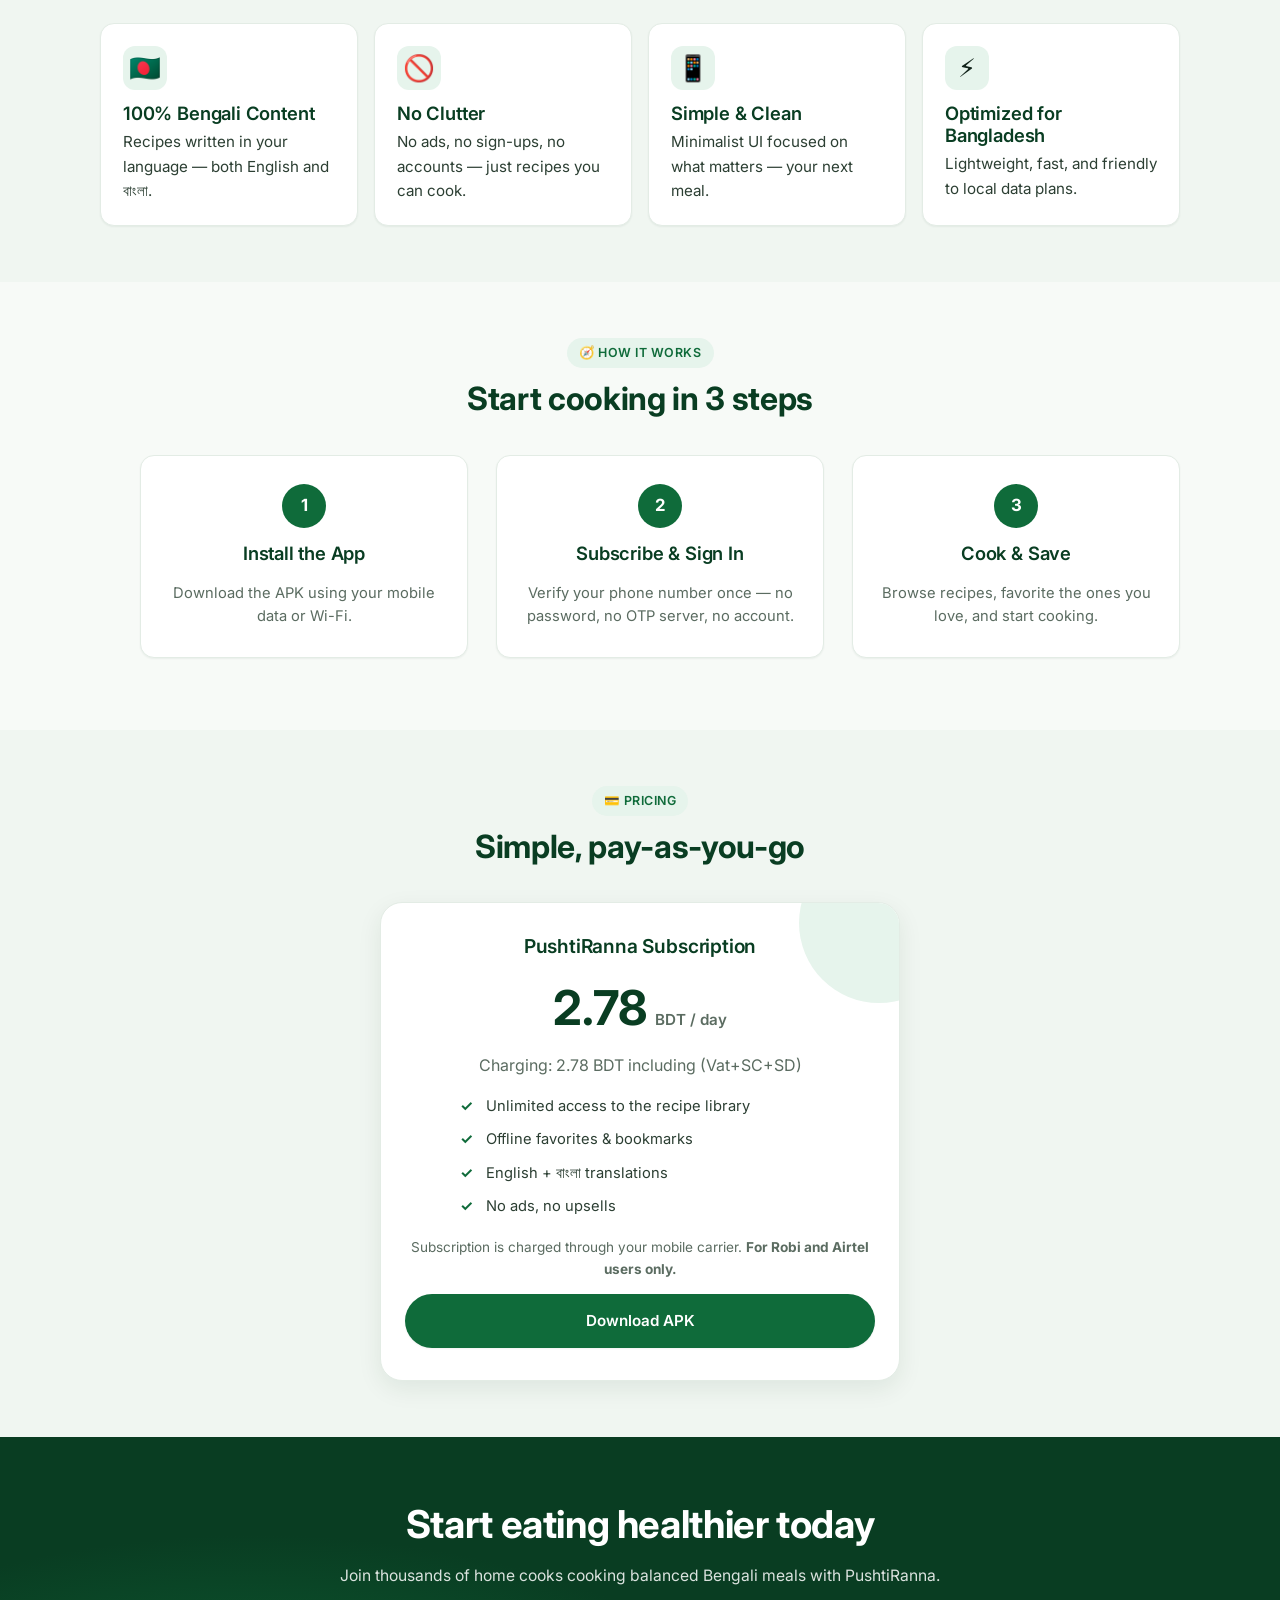
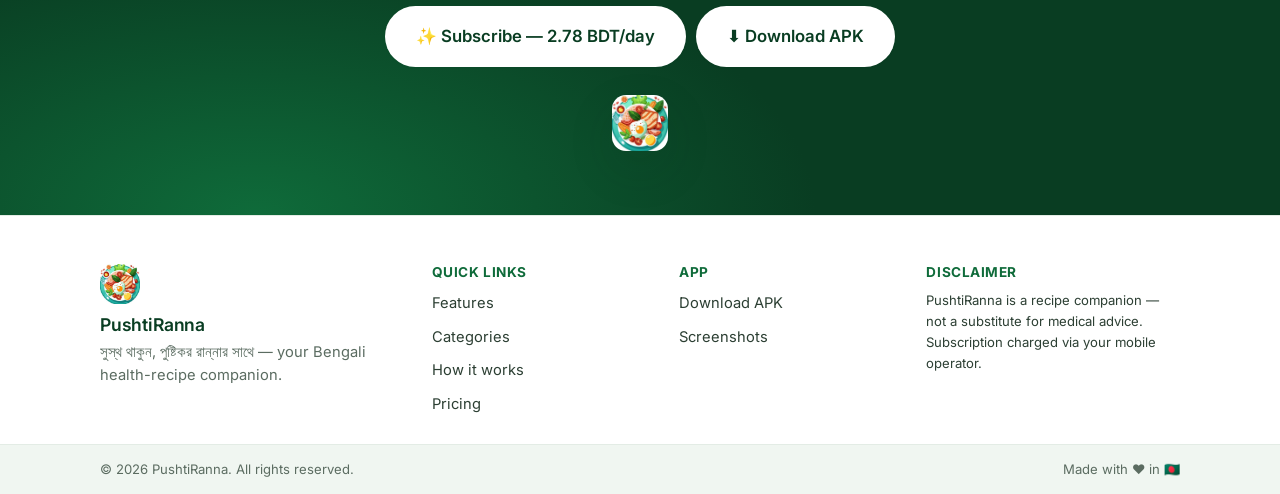
==== commit 418aa537: "Tweak: reword charging notice to '2.78 BDT/day' on landing + phone screen" ====
--- a/landing/index.html
+++ b/landing/index.html
@@ -142,7 +142,7 @@
         </p>
 
         <p class="price-line">
-          Charging: <strong>2.78 BDT</strong> including (Vat+SC+SD)
+          Charging: <strong>2.78 BDT/day</strong> including (Vat+SC+SD)
           <br>
           <span class="muted">For Robi and Airtel Users only.</span>
         </p>
--- a/landing/css/style.css
+++ b/landing/css/style.css
@@ -176,11 +176,11 @@
   width: 100%;
   max-width: var(--container);
   margin: 0 auto;
-  padding: 0 20px;
-  /* Don't let the side gutters overflow into the notch zone on
-     rotated phones; the safe-area values are 0 on non-notched devices. */
-  padding-left:  max(20px, calc(var(--safe-left)  + 12px));
-  padding-right: max(20px, calc(var(--safe-right) + 12px));
+  /* Mobile-first: 16px gutters so 320px viewports get ~288px of
+     usable content; safe-area insets stay 0 on non-notched phones. */
+  padding: 0 16px;
+  padding-left:  max(16px, calc(var(--safe-left)  + 12px));
+  padding-right: max(16px, calc(var(--safe-right) + 12px));
 }
 
 /* ---------- Buttons ---------- */
@@ -267,20 +267,79 @@
 .brand-mark { width: 32px; height: 32px; border-radius: 8px; object-fit: cover; }
 .brand-name { font-size: 1.05rem; }
 
+/* Mobile-first: nav-links is an off-canvas sheet by default; the
+   ≥720px breakpoint in the responsive block turns it into a
+   horizontal inline nav. */
 .nav-links {
-  display: flex;
-  align-items: center;
-  gap: 22px;
-}
+  display: none;
+  position: fixed;
+  top: calc(60px + var(--safe-top));
+  left: 0;
+  right: 0;
+  background: var(--white);
+  border-bottom: 1px solid var(--line);
+  flex-direction: column;
+  align-items: stretch;
+  padding: 14px 16px max(14px, var(--safe-bottom));
+  padding-left:  max(16px, calc(var(--safe-left)  + 12px));
+  padding-right: max(16px, calc(var(--safe-right) + 12px));
+  gap: 6px;
+  box-shadow: var(--shadow);
+  max-height: calc(100vh - 60px);
+  overflow-y: auto;
+  -webkit-overflow-scrolling: touch;
+  animation: nav-drop .18s ease;
+}
+@keyframes nav-drop {
+  from { opacity: 0; transform: translateY(-6px); }
+  to   { opacity: 1; transform: translateY(0); }
+}
+.nav-links.is-open { display: flex; }
 .nav-links a {
   color: var(--ink-900);
   font-weight: 500;
   font-size: 0.95rem;
+  padding: 12px 8px;
+  min-height: var(--tap-min);
+  display: flex;
+  align-items: center;
+  border-radius: 10px;
 }
 .nav-links a:hover { color: var(--green-700); text-decoration: none; }
+.nav-links a:active { background: rgba(0, 0, 0, 0.05); }
+
+/* Subscribe CTA inside the mobile sheet reads as a primary action. */
+.nav-links .subscribe-btn {
+  margin-top: 6px;
+  justify-content: center;
+  padding: 14px 22px;
+  min-height: var(--tap-min);
+}
+
+/* User menu on mobile becomes a static, full-width block. */
+.user-menu { width: 100%; }
+.user-menu-trigger {
+  width: 100%;
+  justify-content: flex-start;
+  min-height: var(--tap-min);
+  padding: 12px 14px;
+}
+.user-menu-panel {
+  position: static;
+  width: 100%;
+  margin-top: 6px;
+  box-shadow: none;
+  border: 1px solid var(--line);
+  transform: none;
+  opacity: 1;
+  pointer-events: auto;
+  display: none;
+}
+.user-menu-panel.is-open { display: flex; }
+.user-menu-item { padding: 14px 12px; min-height: var(--tap-min); }
 
 .nav-toggle {
-  display: none;
+  display: flex;
   background: none;
   border: 0;
   /* 44×44 hit area for the hamburger so thumbs don't miss it. */
@@ -304,17 +363,18 @@
   transition: transform .2s ease, opacity .2s ease;
 }
 
-/* ---------- Hero ---------- */
+/* ---------- Hero ----------
+   Mobile-first: stacked, compact, generous tap targets. */
 .hero {
   background:
     radial-gradient(1200px 600px at 80% -10%, var(--green-100) 0%, transparent 60%),
     linear-gradient(180deg, var(--bg) 0%, var(--bg) 100%);
-  padding: 64px 0 72px;
+  padding: 36px 0 44px;
 }
 .hero-grid {
   display: grid;
-  grid-template-columns: 1.1fr 0.9fr;
-  gap: 48px;
+  grid-template-columns: 1fr;
+  gap: 24px;
   align-items: center;
 }
 .eyebrow {
@@ -325,51 +385,51 @@
   font-size: 0.85rem;
   padding: 6px 12px;
   border-radius: 999px;
-  margin-bottom: 18px;
+  margin-bottom: 14px;
 }
 .hero h1 .bn {
   display: block;
   font-family: var(--font-bn);
   color: var(--green-900);
   font-weight: 700;
-  margin-bottom: 6px;
+  margin-bottom: 4px;
 }
 .hero h1 .en {
   display: block;
-  font-size: 0.78em;
+  font-size: 0.72em;
   color: var(--green-700);
   font-weight: 600;
 }
 .lede {
-  font-size: 1.05rem;
-  max-width: 540px;
+  font-size: 1rem;
   color: var(--ink-700);
+  margin-bottom: 14px;
 }
 .price-line {
   background: var(--green-100);
   border: 1px dashed var(--green-600);
   border-radius: var(--radius);
-  padding: 12px 16px;
+  padding: 12px 14px;
   font-size: 0.95rem;
   color: var(--green-900);
-  max-width: 540px;
-  margin: 18px 0 24px;
+  margin: 16px 0 20px;
 }
 .price-line strong { color: var(--green-900); }
 .price-line .muted { color: var(--ink-500); font-size: 0.85rem; }
 
+/* CTAs stack as full-width buttons on phones — easier to hit with
+   a thumb and keeps the row from squeezing on narrow screens. */
 .hero-ctas {
   display: flex;
-  flex-wrap: wrap;
-  gap: 12px;
-  margin-bottom: 16px;
-}
-/* On narrow phones the two CTAs stack to full-width buttons so the
-   user has a generous tap target and they line up with the rest of
-   the hero content. */
-@media (max-width: 480px) {
-  .hero-ctas { flex-direction: column; align-items: stretch; }
-  .hero-ctas .btn { width: 100%; padding: 14px 22px; min-height: var(--tap-min); }
+  flex-direction: column;
+  align-items: stretch;
+  gap: 10px;
+  margin: 14px 0 0;
+}
+.hero-ctas .btn {
+  width: 100%;
+  padding: 14px 22px;
+  min-height: var(--tap-min);
 }
 .hero-meta {
   font-size: 0.9rem;
@@ -380,12 +440,12 @@
 /* Phone mockup frame */
 .phone-frame {
   position: relative;
-  border-radius: 36px;
+  border-radius: 32px;
   background: #103d28;
-  padding: 14px;
+  padding: 10px;
   box-shadow: var(--shadow-lg);
   aspect-ratio: 9 / 18;
-  max-width: 320px;
+  max-width: 220px;
   margin: 0 auto;
   width: 100%;
 }
@@ -408,11 +468,13 @@
   padding: 0;
   font-size: 0.85em;
 }
-.phone-sm { max-width: 240px; }
-
-.hero-art .phone-frame {
-  max-width: 300px;
-}
+.phone-sm { max-width: 200px; }
+
+/* Hero phone lives at the bottom of the hero copy on mobile so the
+   CTA + headlines land first. Sizing is intentionally compact on small
+   screens so the mockup doesn't push the CTA below the fold. */
+.hero-art { order: 1; max-width: 180px; margin: 0 auto; }
+.hero-art .phone-frame { max-width: 180px; aspect-ratio: 9 / 17; }
 
 /* Hero phone: show <img> when present, hide the hatched fallback */
 .hero-phone {
@@ -477,7 +539,7 @@
 
 /* ---------- Generic Section ---------- */
 .section {
-  padding: 72px 0;
+  padding: 44px 0;
 }
 .section-alt {
   background: var(--bg-alt);
@@ -485,62 +547,77 @@
 .section-head {
   text-align: center;
   max-width: 720px;
-  margin: 0 auto 48px;
+  margin: 0 auto 28px;
 }
 .section-head .kicker {
   display: inline-block;
   background: var(--green-100);
   color: var(--green-700);
   font-weight: 600;
-  font-size: 0.8rem;
+  font-size: 0.78rem;
   padding: 5px 12px;
   border-radius: 999px;
-  margin-bottom: 14px;
+  margin-bottom: 12px;
   letter-spacing: 0.04em;
   text-transform: uppercase;
 }
-.section-head h2 { margin-bottom: 10px; }
-.section-head p { color: var(--ink-500); font-size: 1.05rem; margin: 0; }
+.section-head h2 { margin-bottom: 8px; }
+.section-head p { color: var(--ink-500); font-size: 1rem; margin: 0; }
 
 /* ---------- Grids & Cards ---------- */
-.grid { display: grid; gap: 22px; }
-.grid-3 { grid-template-columns: repeat(3, 1fr); }
-.grid-4 { grid-template-columns: repeat(4, 1fr); }
+.grid { display: grid; gap: 16px; }
+.grid-3 { grid-template-columns: 1fr; }
+.grid-4 { grid-template-columns: 1fr; }
 
 .card {
   background: var(--white);
   border: 1px solid var(--line);
   border-radius: var(--radius);
-  padding: 24px;
+  padding: 18px;
   box-shadow: var(--shadow-sm);
   transition: transform .2s ease, box-shadow .2s ease, border-color .2s ease;
 }
-.card:hover {
-  transform: translateY(-3px);
-  box-shadow: var(--shadow);
-  border-color: var(--green-600);
+/* Hover effects only fire on devices that actually hover. */
+@media (hover: hover) {
+  .card:hover {
+    transform: translateY(-3px);
+    box-shadow: var(--shadow);
+    border-color: var(--green-600);
+  }
 }
 .card-ico {
-  font-size: 1.8rem;
-  width: 52px;
-  height: 52px;
-  border-radius: 14px;
+  font-size: 1.6rem;
+  width: 44px;
+  height: 44px;
+  border-radius: 12px;
   background: var(--green-100);
   display: grid;
   place-items: center;
-  margin-bottom: 16px;
+  margin-bottom: 12px;
 }
 .card h3 { margin-bottom: 6px; }
 .card p { font-size: 0.95rem; margin: 0; }
 
-/* ---------- Recipe preview phones ---------- */
+/* ---------- Recipe preview phones ----------
+   On mobile the trio is a swipeable horizontal gallery; on wider
+   screens it lays out as a 3-column row. */
 .phones-grid {
-  display: grid;
-  grid-template-columns: repeat(3, 1fr);
-  gap: 36px;
-  max-width: 880px;
-  margin: 0 auto;
-  align-items: end;
+  display: flex;
+  flex-wrap: nowrap;
+  overflow-x: auto;
+  -webkit-overflow-scrolling: touch;
+  scroll-snap-type: x mandatory;
+  gap: 16px;
+  /* Bleed past the container so the cards can swipe edge-to-edge. */
+  margin: 0 -16px;
+  padding: 4px 16px 16px;
+  scrollbar-width: none;
+}
+.phones-grid::-webkit-scrollbar { display: none; }
+.phones-grid > * {
+  flex: 0 0 70%;
+  max-width: 240px;
+  scroll-snap-align: center;
 }
 .phones-grid .phone-frame.phone-sm {
   max-width: 220px;
@@ -711,7 +788,7 @@
 }
 
 /* ---------- Category tiles ---------- */
-.cat-grid { gap: 26px; }
+.cat-grid { gap: 16px; }
 .cat-tile {
   background: var(--white);
   border-radius: var(--radius);
@@ -722,10 +799,12 @@
   color: inherit;
   transition: transform .2s ease, box-shadow .2s ease;
 }
-.cat-tile:hover {
-  transform: translateY(-3px);
-  box-shadow: var(--shadow);
-  text-decoration: none;
+@media (hover: hover) {
+  .cat-tile:hover {
+    transform: translateY(-3px);
+    box-shadow: var(--shadow);
+    text-decoration: none;
+  }
 }
 .cat-img {
   position: relative;
@@ -735,40 +814,46 @@
   background-color: #d8e8de;
 }
 .cat-img .ph-label { display: none; }
-.cat-meta { padding: 18px 20px 22px; }
-.cat-meta h3 { margin-bottom: 6px; }
-.cat-meta p { margin: 0; color: var(--ink-500); font-size: 0.95rem; }
+.cat-meta { padding: 14px 16px 18px; }
+.cat-meta h3 { margin-bottom: 4px; font-size: 1.05rem; }
+.cat-meta p { margin: 0; color: var(--ink-500); font-size: 0.92rem; }
 
 /* ---------- Steps ---------- */
 .steps {
   display: grid;
-  grid-template-columns: repeat(3, 1fr);
-  gap: 28px;
+  grid-template-columns: 1fr;
+  gap: 14px;
   counter-reset: step;
 }
 .step {
   background: var(--white);
   border: 1px solid var(--line);
   border-radius: var(--radius);
-  padding: 28px 24px;
-  text-align: center;
+  padding: 20px 18px;
+  text-align: left;
+  display: flex;
+  flex-direction: row;
+  align-items: flex-start;
+  gap: 14px;
   box-shadow: var(--shadow-sm);
   position: relative;
 }
 .step-num {
+  flex: 0 0 40px;
   display: inline-grid;
   place-items: center;
-  width: 44px;
-  height: 44px;
+  width: 40px;
+  height: 40px;
   border-radius: 50%;
   background: var(--green-700);
   color: #fff;
   font-weight: 700;
-  margin-bottom: 12px;
-  font-size: 1.1rem;
-}
-.step h3 { margin-bottom: 6px; }
-.step p { margin: 0; color: var(--ink-500); }
+  margin-bottom: 0;
+  font-size: 1.05rem;
+}
+.step-body { flex: 1; }
+.step h3 { margin-bottom: 4px; }
+.step p { margin: 0; color: var(--ink-500); font-size: 0.92rem; }
 
 /* ---------- Pricing ---------- */
 .pricing-card {
@@ -777,7 +862,7 @@
   background: var(--white);
   border: 1px solid var(--line);
   border-radius: var(--radius-lg);
-  padding: 36px 28px;
+  padding: 24px 18px;
   text-align: center;
   box-shadow: var(--shadow);
   position: relative;
@@ -786,35 +871,36 @@
 .pricing-card::before {
   content: '';
   position: absolute;
-  top: -80px;
-  right: -80px;
-  width: 220px;
-  height: 220px;
+  top: -60px;
+  right: -60px;
+  width: 160px;
+  height: 160px;
   background: var(--green-100);
   border-radius: 50%;
   z-index: 0;
 }
 .pricing-card > * { position: relative; z-index: 1; }
-.pricing-card h3 { font-size: 1.4rem; }
+.pricing-card h3 { font-size: 1.2rem; }
 .price {
   display: flex;
   align-items: baseline;
   justify-content: center;
   gap: 8px;
-  margin: 14px 0 8px;
+  margin: 12px 0 6px;
 }
 .price .amount {
-  font-size: 3.2rem;
+  font-size: 2.6rem;
   font-weight: 700;
   color: var(--green-900);
 }
 .price .currency {
   color: var(--ink-500);
   font-weight: 600;
+  font-size: 0.95rem;
 }
 .bullets {
   text-align: left;
-  margin: 20px auto 22px;
+  margin: 16px auto 18px;
   max-width: 360px;
   display: grid;
   gap: 10px;
@@ -823,7 +909,7 @@
   position: relative;
   padding-left: 26px;
   color: var(--ink-700);
-  font-size: 0.95rem;
+  font-size: 0.92rem;
 }
 .bullets li::before {
   content: '✓';
@@ -835,28 +921,40 @@
 }
 
 /* ============== HERO HIGHLIGHTS ============== */
-/* Three short trust-signal items rendered right under the hero CTAs.
-   No pill backgrounds — just a flat coloured icon and label, so they
-   read as an inline promise row rather than a card list. Two columns
-   on desktop, wrapping to two rows; collapses to a single column on
-   very narrow screens. */
+/* Three short trust-signal items wrapped in a green-bordered card,
+   sitting right under the hero CTAs. First row holds the first two
+   items side-by-side, the third item wraps onto its own line — that
+   matches the reference design and keeps "Cancel anytime" as a
+   standalone promise. */
 .hero-highlights {
   list-style: none;
   margin: 22px 0 0;
-  padding: 0;
+  padding: 16px 18px;
   display: grid;
   grid-template-columns: repeat(2, minmax(0, 1fr));
-  gap: 14px 28px;
-  max-width: 460px;
+  gap: 12px 18px;
+  max-width: 520px;
+  /* Theme-aware surface so the card stays visible in both light and dark. */
+  border: 1.5px solid var(--green-100);
+  border-radius: 14px;
+  background: var(--bg-alt);
+  box-shadow: 0 1px 2px rgba(0, 0, 0, 0.05);
 }
 .hero-highlights li {
   display: flex;
   align-items: center;
   gap: 10px;
+  min-width: 0;
   color: var(--ink-700);
-  font-size: 0.95rem;
+  font-size: 0.92rem;
   font-weight: 500;
   line-height: 1.3;
+  /* Keep each label on a single line so "Secure BDApps OTP login"
+     doesn't break awkwardly; on phones too narrow to fit, the grid
+     collapses to one column below. */
+  white-space: nowrap;
+  overflow: hidden;
+  text-overflow: ellipsis;
 }
 .hero-highlights-ico {
   flex: 0 0 22px;
@@ -868,11 +966,18 @@
   color: var(--green-700);
 }
 .hero-highlights-ico svg { display: block; }
-@media (max-width: 480px) {
+@media (max-width: 600px) {
+  /* On phone-width hero columns the right column can't reliably
+     fit "Secure BDApps OTP login" alongside its icon, so fall back
+     to a single column. Above that we keep the 2+1 layout so
+     "Cancel anytime" sits alone on its own line. */
   .hero-highlights {
     grid-template-columns: 1fr;
     gap: 10px;
+    max-width: 100%;
+    padding: 14px 16px;
   }
+  .hero-highlights li { font-size: 0.95rem; white-space: normal; }
 }
 .disclaimer {
   font-size: 0.85rem;
@@ -885,10 +990,10 @@
   background:
     radial-gradient(800px 400px at 20% 100%, var(--cta-bg-1) 0%, var(--cta-bg-2) 70%);
   color: var(--cta-text);
-  padding: 80px 0;
-}
-.cta h2 { color: var(--cta-text); font-size: clamp(1.8rem, 3.5vw, 2.4rem); }
-.cta p  { color: var(--cta-text-muted); max-width: 560px; margin: 0 auto 24px; }
+  padding: 48px 0;
+}
+.cta h2 { color: var(--cta-text); font-size: clamp(1.5rem, 5.5vw, 2.4rem); }
+.cta p  { color: var(--cta-text-muted); margin: 0 auto 18px; font-size: 0.98rem; }
 .cta .btn-primary {
   background: var(--white);
   color: var(--green-900);
@@ -899,58 +1004,57 @@
   position: relative;
 }
 .cta-mark {
-  width: 72px;
-  height: 72px;
-  border-radius: 18px;
-  margin: 36px auto 0;
+  width: 56px;
+  height: 56px;
+  border-radius: 14px;
+  margin: 28px auto 0;
   box-shadow: var(--shadow-lg);
 }
+/* Stack CTAs full-width on phones so thumbs can land cleanly. */
 .cta-row {
   display: flex;
-  flex-wrap: wrap;
-  justify-content: center;
-  gap: 12px;
+  flex-direction: column;
+  align-items: stretch;
+  gap: 10px;
   margin: 0 auto 16px;
-}
-@media (max-width: 480px) {
-  .cta-row { flex-direction: column; align-items: stretch; max-width: 360px; }
-  .cta-row .btn { width: 100%; min-height: var(--tap-min); }
-}
+  max-width: 360px;
+}
+.cta-row .btn { width: 100%; min-height: var(--tap-min); padding: 14px 22px; }
 
 /* ---------- Footer ---------- */
 .site-footer {
   background: var(--white);
   border-top: 1px solid var(--line);
-  padding-top: 56px;
+  padding-top: 36px;
 }
 .footer-grid {
   display: grid;
-  grid-template-columns: 1.4fr 1fr 1fr 1.2fr;
-  gap: 36px;
-  padding-bottom: 36px;
+  grid-template-columns: 1fr;
+  gap: 24px;
+  padding-bottom: 28px;
 }
 .foot-brand { display: flex; flex-direction: column; }
 .foot-mark {
-  width: 44px;
-  height: 44px;
+  width: 40px;
+  height: 40px;
   border-radius: 10px;
-  margin-bottom: 12px;
+  margin-bottom: 10px;
 }
 .foot-brand h3 {
-  font-size: 1.2rem;
-  margin-bottom: 8px;
-}
-.foot-brand p { color: var(--ink-500); font-size: 0.95rem; }
+  font-size: 1.1rem;
+  margin-bottom: 6px;
+}
+.foot-brand p { color: var(--ink-500); font-size: 0.92rem; }
 
 .foot-col h4 {
-  font-size: 0.95rem;
+  font-size: 0.85rem;
   letter-spacing: 0.04em;
   text-transform: uppercase;
   color: var(--green-700);
-  margin-bottom: 14px;
+  margin-bottom: 10px;
 }
 .foot-col ul { display: grid; gap: 8px; }
-.foot-col a { color: var(--ink-700); font-size: 0.95rem; }
+.foot-col a { color: var(--ink-700); font-size: 0.92rem; }
 .foot-col a:hover { color: var(--green-700); }
 
 .foot-bottom {
@@ -959,13 +1063,13 @@
 }
 .foot-bottom-row {
   display: flex;
-  justify-content: space-between;
-  align-items: center;
-  padding: 18px 20px;
-  font-size: 0.85rem;
+  flex-direction: column;
+  align-items: center;
+  text-align: center;
+  padding: 14px 16px;
+  font-size: 0.82rem;
   color: var(--ink-500);
-  flex-wrap: wrap;
-  gap: 8px;
+  gap: 4px;
 }
 
 /* ---------- Reveal animation ---------- */
@@ -979,133 +1083,174 @@
   transform: translateY(0);
 }
 
-/* ---------- Responsive ---------- */
-@media (max-width: 960px) {
+/* ---------- Responsive (mobile-first progressive enhancement) ----------
+   Base styles above are the mobile layout. Each min-width block below
+   widens the layout for tablets and desktops. */
+
+/* Large phones / portrait tablets ≥560px: tighter mobile feel grows
+   into more comfortable spacing but stays single-column. */
+@media (min-width: 560px) {
+  .container { padding-left: max(20px, calc(var(--safe-left) + 12px));
+               padding-right: max(20px, calc(var(--safe-right) + 12px)); }
+  h1 { font-size: clamp(2rem, 6vw, 2.6rem); }
+  h2 { font-size: clamp(1.5rem, 4.5vw, 2rem); }
   .hero { padding: 48px 0 56px; }
-  .hero-grid { grid-template-columns: 1fr; gap: 36px; }
-  .hero-art { order: -1; max-width: 240px; margin: 0 auto; }
-  .grid-4 { grid-template-columns: repeat(2, 1fr); }
-  .grid-3 { grid-template-columns: repeat(2, 1fr); }
-  .steps { grid-template-columns: 1fr; }
-  .footer-grid { grid-template-columns: 1fr 1fr; }
-  /* Tighter phones so the trio doesn't dominate the preview section. */
-  .phones-grid .phone-frame.phone-sm { max-width: 200px; }
-  /* Hide the second phone in the trio when the viewport can't give
-     all three enough vertical room. */
-  .phones-grid { gap: 20px; }
-}
-
-@media (max-width: 640px) {
+  .lede { font-size: 1.05rem; }
+  .section { padding: 56px 0; }
+  .section-head { margin-bottom: 36px; }
+  .section-head p { font-size: 1.05rem; }
+  .price-line { padding: 14px 16px; }
+  .pricing-card { padding: 32px 24px; }
+  .price .amount { font-size: 3rem; }
+  .cta { padding: 64px 0; }
+  .site-footer { padding-top: 48px; }
+  .foot-bottom-row { flex-direction: row; justify-content: space-between; text-align: left; }
+}
+
+/* Tablet ≥720px: 2-column grid, inline CTAs, full nav visible,
+   modal centers as a floating card instead of bottom sheet. */
+@media (min-width: 720px) {
+  .nav-toggle { display: none; }
   .nav-links {
-    display: none;
-    position: fixed;
-    /* Sit right under the 60px header; safe-area keeps it below the
-       camera cutout on iOS Safari. */
-    top: calc(60px + var(--safe-top));
-    left: 0;
-    right: 0;
-    background: var(--white);
-    border-bottom: 1px solid var(--line);
-    flex-direction: column;
-    align-items: stretch;
-    padding: 16px 20px max(20px, var(--safe-bottom));
-    padding-left:  max(20px, calc(var(--safe-left)  + 12px));
-    padding-right: max(20px, calc(var(--safe-right) + 12px));
-    gap: 10px;
-    box-shadow: var(--shadow);
-    /* Fill the rest of the viewport with the same color so the menu
-       doesn't expose the page beneath on tall phones. */
-    max-height: calc(100vh - 60px);
-    overflow-y: auto;
-    -webkit-overflow-scrolling: touch;
-    animation: nav-drop .18s ease;
-  }
-  @keyframes nav-drop {
-    from { opacity: 0; transform: translateY(-6px); }
-    to   { opacity: 1; transform: translateY(0); }
-  }
-  .nav-links.is-open { display: flex; }
-  .nav-links a {
-    padding: 14px 8px;
-    min-height: var(--tap-min);
     display: flex;
     align-items: center;
-    border-radius: 10px;
+    gap: 22px;
+    flex-direction: row;
+    position: static;
+    background: transparent;
+    border-bottom: 0;
+    box-shadow: none;
+    padding: 0;
+    max-height: none;
+    overflow: visible;
+    animation: none;
   }
-  .nav-links a:active { background: rgba(0, 0, 0, 0.05); }
-  .nav-toggle { display: flex; }
-
-  /* The Subscribe button needs to read as a primary CTA even when the
-     rest of the menu is "list-like". */
+  .nav-links a {
+    padding: 0;
+    min-height: 0;
+    display: inline;
+    border-radius: 0;
+  }
+  .nav-links a:active { background: transparent; }
   .nav-links .subscribe-btn {
-    margin-top: 6px;
+    margin-top: 0;
     justify-content: center;
-    padding: 14px 22px;
-    min-height: var(--tap-min);
+    padding: 8px 16px;
+    min-height: 0;
   }
-
-  /* User-menu trigger stays inline so the caret still toggles; the
-     panel becomes a static, full-width block underneath it. */
-  .user-menu { width: 100%; }
+  .user-menu { width: auto; }
   .user-menu-trigger {
-    width: 100%;
-    justify-content: flex-start;
-    min-height: var(--tap-min);
-    padding: 12px 14px;
+    width: auto;
+    justify-content: center;
+    padding: 6px 12px 6px 10px;
+    min-height: 0;
   }
   .user-menu-panel {
-    position: static;
-    width: 100%;
-    margin-top: 6px;
-    box-shadow: none;
+    position: absolute;
+    top: calc(100% + 10px);
+    right: 0;
+    width: auto;
+    min-width: 240px;
+    margin-top: 0;
+    box-shadow: 0 14px 36px rgba(0, 0, 0, 0.18);
     border: 1px solid var(--line);
-    transform: none;
+    transform: translateY(-4px) scale(0.98);
+    opacity: 0;
+    pointer-events: none;
+    display: flex;
+  }
+  .user-menu-panel.is-open {
     opacity: 1;
+    transform: translateY(0) scale(1);
     pointer-events: auto;
-    display: none;
   }
-  .user-menu-panel.is-open { display: flex; }
-  .user-menu-item { padding: 14px 12px; min-height: var(--tap-min); }
-
-  /* Cards get a softer, tap-friendly look on mobile */
-  .card { padding: 20px; border-radius: 16px; }
-  .cat-tile .cat-meta { padding: 16px 18px 20px; }
-
-  .grid-3, .grid-4 { grid-template-columns: 1fr; }
-  /* On small phones the trio of phones becomes a horizontal scroll
-     gallery so the user can swipe through them without losing the
-     preview metaphor. */
+  .user-menu-item { padding: 10px 12px; min-height: 0; }
+
+  .grid-3 { grid-template-columns: repeat(2, 1fr); }
+  .grid-4 { grid-template-columns: repeat(2, 1fr); }
+  .cat-grid { gap: 22px; }
+  .cat-tile .cat-meta { padding: 18px 20px 22px; }
+  .card { padding: 22px; }
+  .step {
+    flex-direction: column;
+    align-items: center;
+    text-align: center;
+    padding: 28px 22px;
+  }
+  .step-num { flex: 0 0 44px; width: 44px; height: 44px; }
+  .footer-grid { grid-template-columns: 1fr 1fr; }
+  .cta-row {
+    flex-direction: row;
+    align-items: center;
+    justify-content: center;
+    max-width: none;
+  }
+  .cta-row .btn { width: auto; min-height: 0; padding: 16px 30px; }
+
+  /* Modal: center as a floating card with rounded corners. */
+  .modal {
+    align-items: center;
+    padding: 20px;
+  }
+  .modal-card {
+    width: min(440px, 100%);
+    max-height: calc(100vh - 40px);
+    padding: 32px 28px 24px;
+    border-radius: 18px;
+    animation: modal-rise .25s cubic-bezier(.2,.7,.3,1.2);
+  }
+  @keyframes modal-rise {
+    from { opacity: 0; transform: translateY(20px) scale(.96); }
+    to   { opacity: 1; transform: translateY(0)    scale(1); }
+  }
+  .modal-close {
+    top: 12px;
+    right: 12px;
+    width: 36px;
+    height: 36px;
+  }
+  .modal-head { margin-bottom: 20px; }
+  .modal-head h2 { font-size: 1.4rem; }
+}
+
+/* Desktop ≥960px: 2-col hero, 3 & 4 col grids, 3 phone row, full footer. */
+@media (min-width: 960px) {
+  .hero { padding: 64px 0 72px; }
+  .hero-grid {
+    grid-template-columns: 1.1fr 0.9fr;
+    gap: 48px;
+  }
+  .hero-art { order: 0; max-width: none; }
+  .hero-art .phone-frame { max-width: 300px; }
+  .hero-ctas { flex-direction: row; align-items: center; }
+  .hero-ctas .btn { width: auto; padding: 12px 22px; min-height: 0; }
+
+  .grid-3 { grid-template-columns: repeat(3, 1fr); }
+  .grid-4 { grid-template-columns: repeat(4, 1fr); }
+  .steps { grid-template-columns: repeat(3, 1fr); gap: 28px; }
+  .footer-grid { grid-template-columns: 1.4fr 1fr 1fr 1.2fr; gap: 36px; }
+
   .phones-grid {
-    grid-template-columns: none;
-    display: flex;
+    display: grid;
+    grid-template-columns: repeat(3, 1fr);
     flex-wrap: nowrap;
-    overflow-x: auto;
-    gap: 18px;
-    margin: 0 -20px;
-    padding: 4px 20px 16px;
-    scroll-snap-type: x mandatory;
-    -webkit-overflow-scrolling: touch;
+    overflow: visible;
+    margin: 0 auto;
+    padding: 0;
+    gap: 36px;
+    max-width: 880px;
+    align-items: end;
   }
   .phones-grid > * {
-    flex: 0 0 70%;
-    max-width: 240px;
-    scroll-snap-align: center;
+    flex: 0 0 auto;
+    max-width: 220px;
   }
-  .footer-grid { grid-template-columns: 1fr; }
-  .footer-bottom-row { flex-direction: column; text-align: center; }
-  h1 { font-size: clamp(1.85rem, 7vw, 2.2rem); }
-  .hero h1 .bn { font-size: 0.95em; }
-  .hero h1 .en { font-size: 0.72em; }
-  .lede { font-size: 1rem; }
-  .section { padding: 56px 0; }
-  .section-head { margin-bottom: 36px; }
-  .price-line { padding: 14px 16px; }
-  .pricing-card { padding: 28px 22px; }
-  .price .amount { font-size: 2.6rem; }
-  /* Reduce overscroll bounce on iOS so the page doesn't show a
-     blank bar above the sticky header. */
-  body { overscroll-behavior-y: none; }
-}
+  .phones-grid .phone-frame.phone-sm { max-width: 220px; }
+}
+
+/* Reduce overscroll bounce on iOS so the page doesn't show a
+   blank bar above the sticky header when scrolling into the top. */
+body { overscroll-behavior-y: none; }
 
 /* ---------- Reduced motion ---------- */
 @media (prefers-reduced-motion: reduce) {
@@ -1123,9 +1268,9 @@
   inset: 0;
   z-index: 1000;
   display: flex;
-  align-items: center;
+  align-items: flex-end;
   justify-content: center;
-  padding: 20px;
+  padding: 0;
   animation: modal-fade .2s ease;
 }
 
@@ -1144,27 +1289,28 @@
 
 .modal-card {
   position: relative;
-  width: min(440px, 100%);
-  max-height: calc(100vh - 40px);
+  width: 100%;
+  max-height: calc(100vh - 24px);
   overflow-y: auto;
   background: var(--white);
-  border-radius: 18px;
+  border-radius: 22px 22px 0 0;
   box-shadow: 0 20px 60px rgba(0, 0, 0, 0.25);
-  padding: 32px 28px 24px;
-  animation: modal-rise .25s cubic-bezier(.2,.7,.3,1.2);
-}
-
-@keyframes modal-rise {
-  from { opacity: 0; transform: translateY(20px) scale(.96); }
-  to   { opacity: 1; transform: translateY(0)    scale(1); }
+  padding: 28px 18px max(18px, var(--safe-bottom));
+  padding-left:  max(18px, calc(var(--safe-left)  + 14px));
+  padding-right: max(18px, calc(var(--safe-right) + 14px));
+  animation: sheet-up .28s cubic-bezier(.2,.7,.3,1.1);
+}
+@keyframes sheet-up {
+  from { transform: translateY(100%); }
+  to   { transform: translateY(0); }
 }
 
 .modal-close {
   position: absolute;
-  top: 12px;
-  right: 12px;
-  width: 36px;
-  height: 36px;
+  top: 8px;
+  right: 8px;
+  width: var(--tap-min);
+  height: var(--tap-min);
   border: 0;
   border-radius: 50%;
   background: rgba(0,0,0,0.04);
@@ -1202,7 +1348,7 @@
   margin-bottom: 10px;
 }
 .modal-head h2 {
-  font-size: 1.4rem;
+  font-size: 1.25rem;
   font-weight: 700;
   color: var(--ink-900, #1a2620);
   margin: 0 0 6px;
@@ -1628,37 +1774,10 @@
    viewports because the desktop nav doesn't use `.is-open`. */
 body.nav-open { overflow: hidden; }
 
+/* On narrow phones the OTP grid stays legible without wrapping. */
 @media (max-width: 480px) {
-  /* Bottom-sheet on phones: full-bleed, rounded top corners only,
-     pinned to the bottom edge so the user's thumb can reach the
-     primary CTA without stretching. */
-  .modal { padding: 0; align-items: flex-end; }
-  .modal-card {
-    padding: 28px 22px max(22px, var(--safe-bottom));
-    padding-left:  max(22px, calc(var(--safe-left)  + 14px));
-    padding-right: max(22px, calc(var(--safe-right) + 14px));
-    border-radius: 22px 22px 0 0;
-    width: 100%;
-    max-height: calc(100vh - 24px);
-    animation: sheet-up .28s cubic-bezier(.2,.7,.3,1.1);
-  }
-  @keyframes sheet-up {
-    from { transform: translateY(100%); }
-    to   { transform: translateY(0); }
-  }
-  .modal-close {
-    /* 44×44 close button sits flush with the top-right of the sheet. */
-    width: var(--tap-min);
-    height: var(--tap-min);
-    top: 8px;
-    right: 8px;
-  }
-  .modal-head h2 { font-size: 1.25rem; }
-  /* OTP cells: slightly larger for big-finger input but not so big
-     they push the grid to wrap. */
   .otp-cell { font-size: 1.35rem; }
   .otp-grid { gap: 6px; }
-  /* Full-bleed buttons inside the sheet so thumbs always land cleanly. */
   .modal-card .btn-block { min-height: var(--tap-min); padding: 14px 20px; }
 }
 
